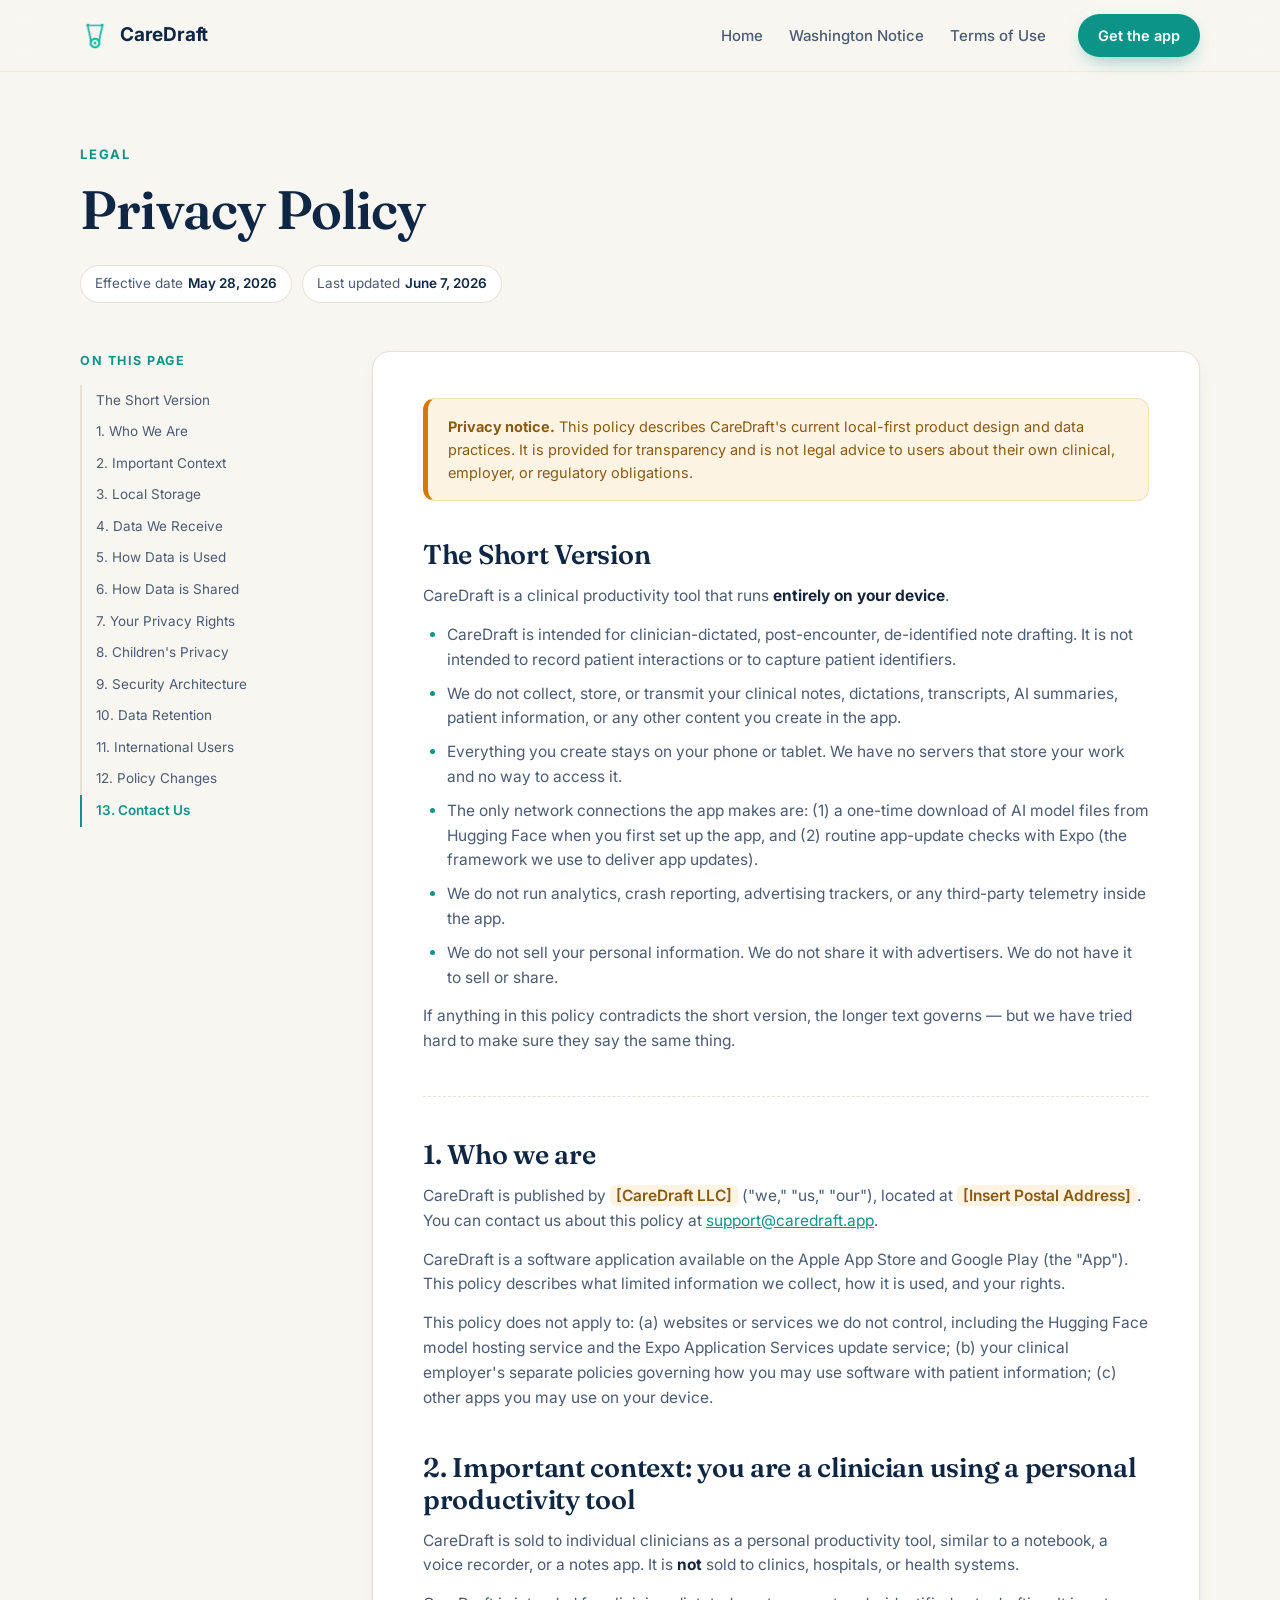
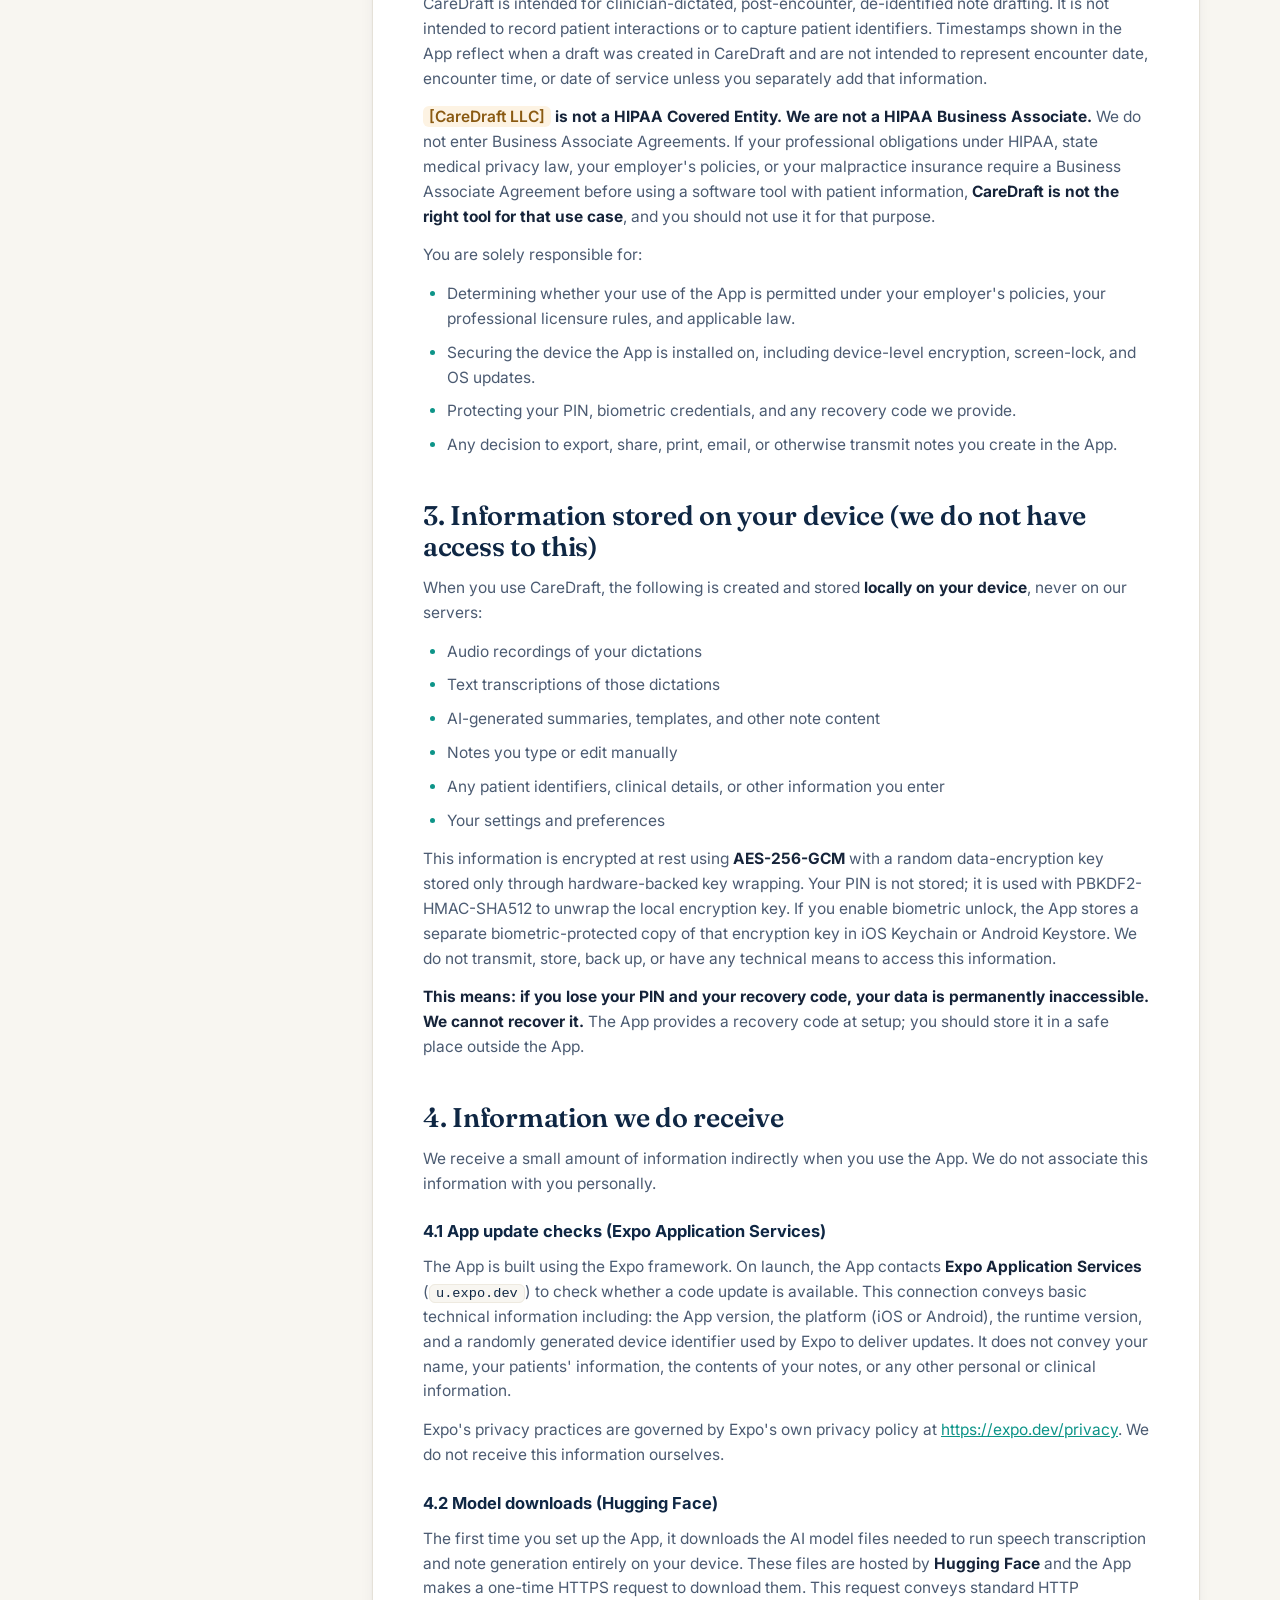
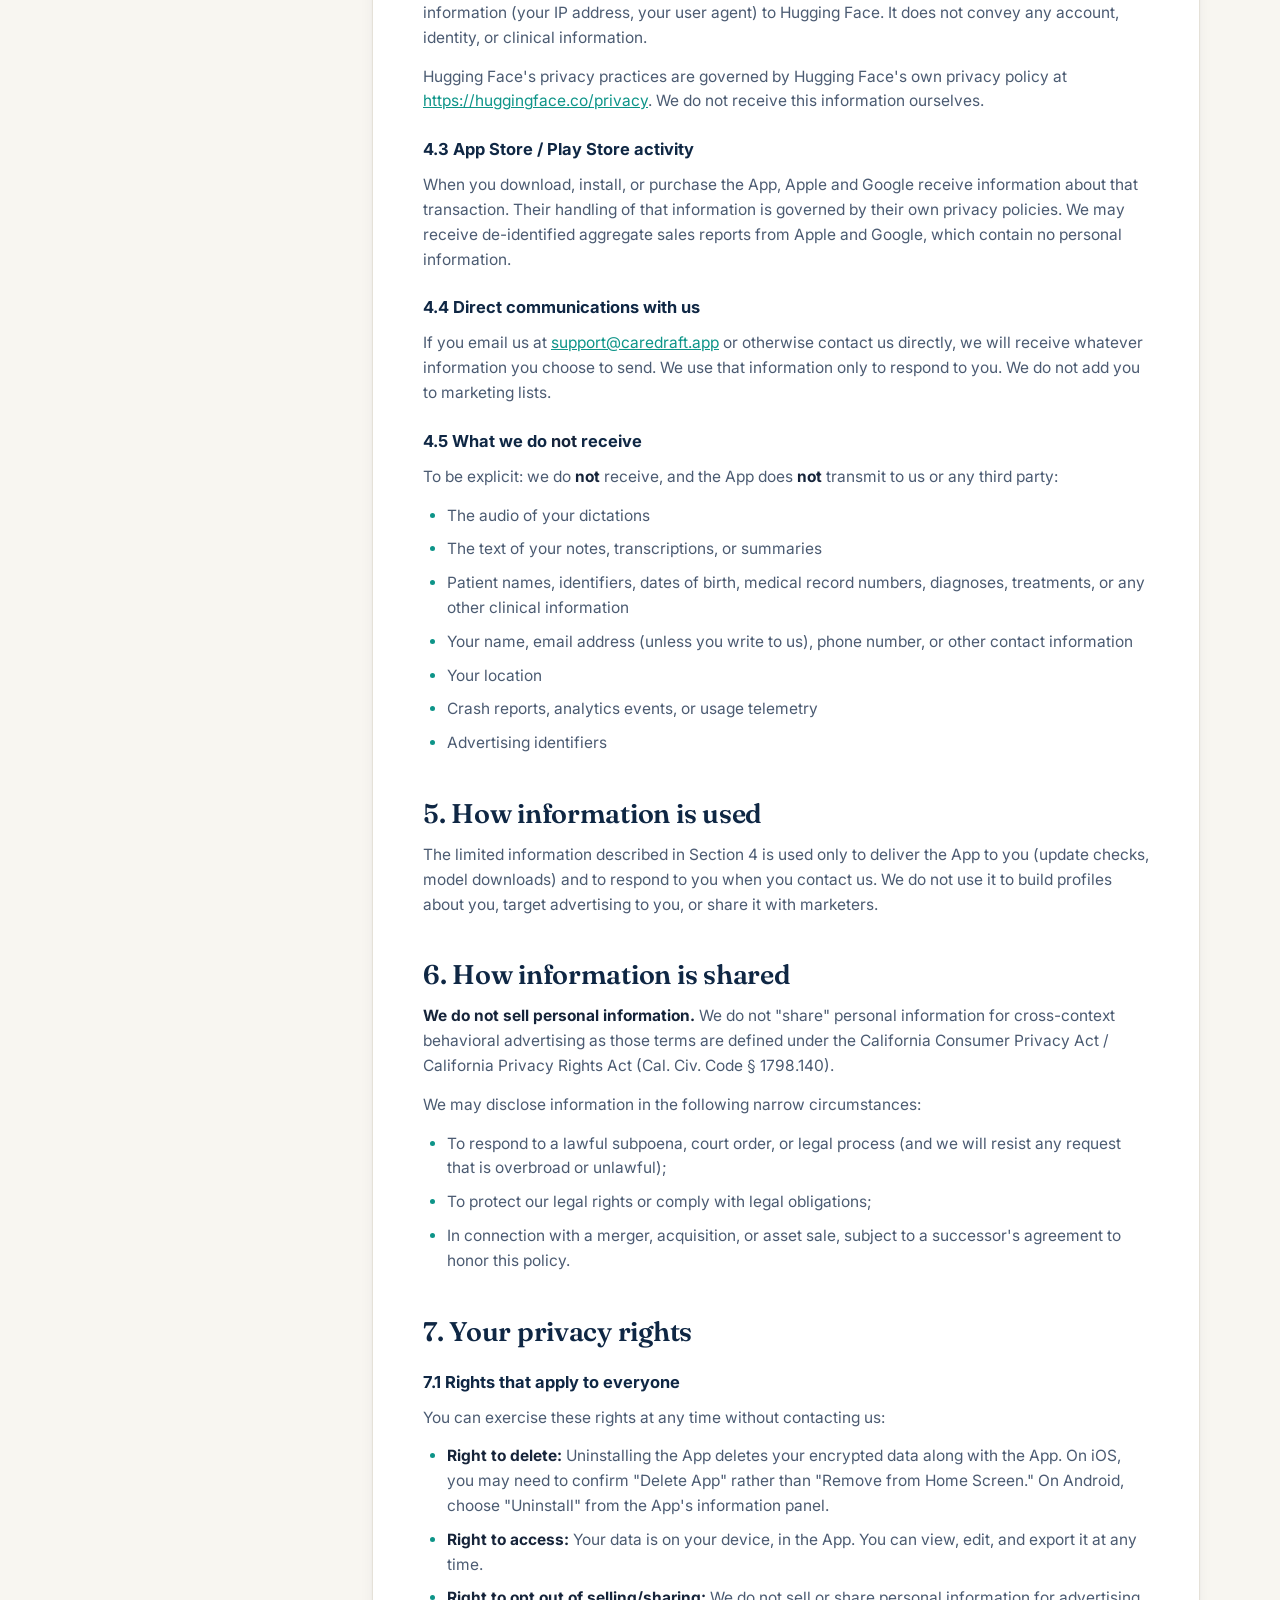
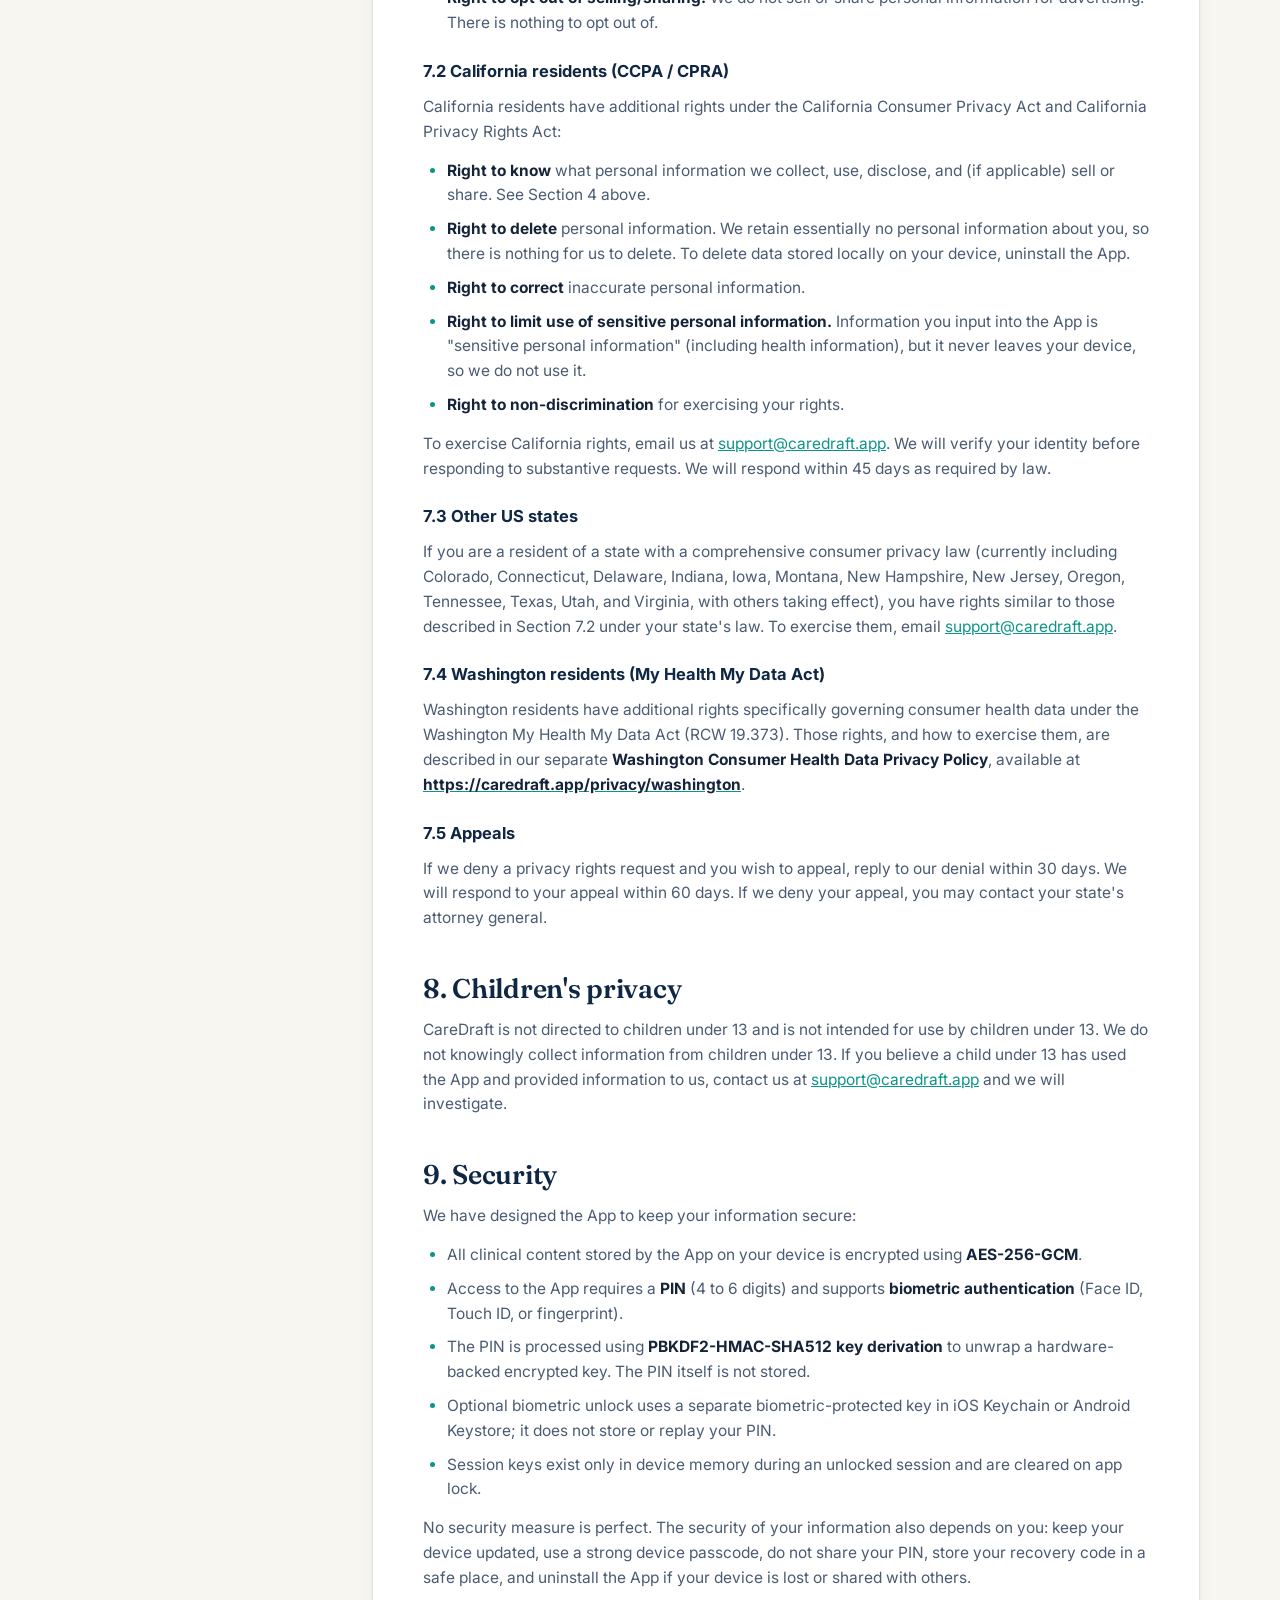
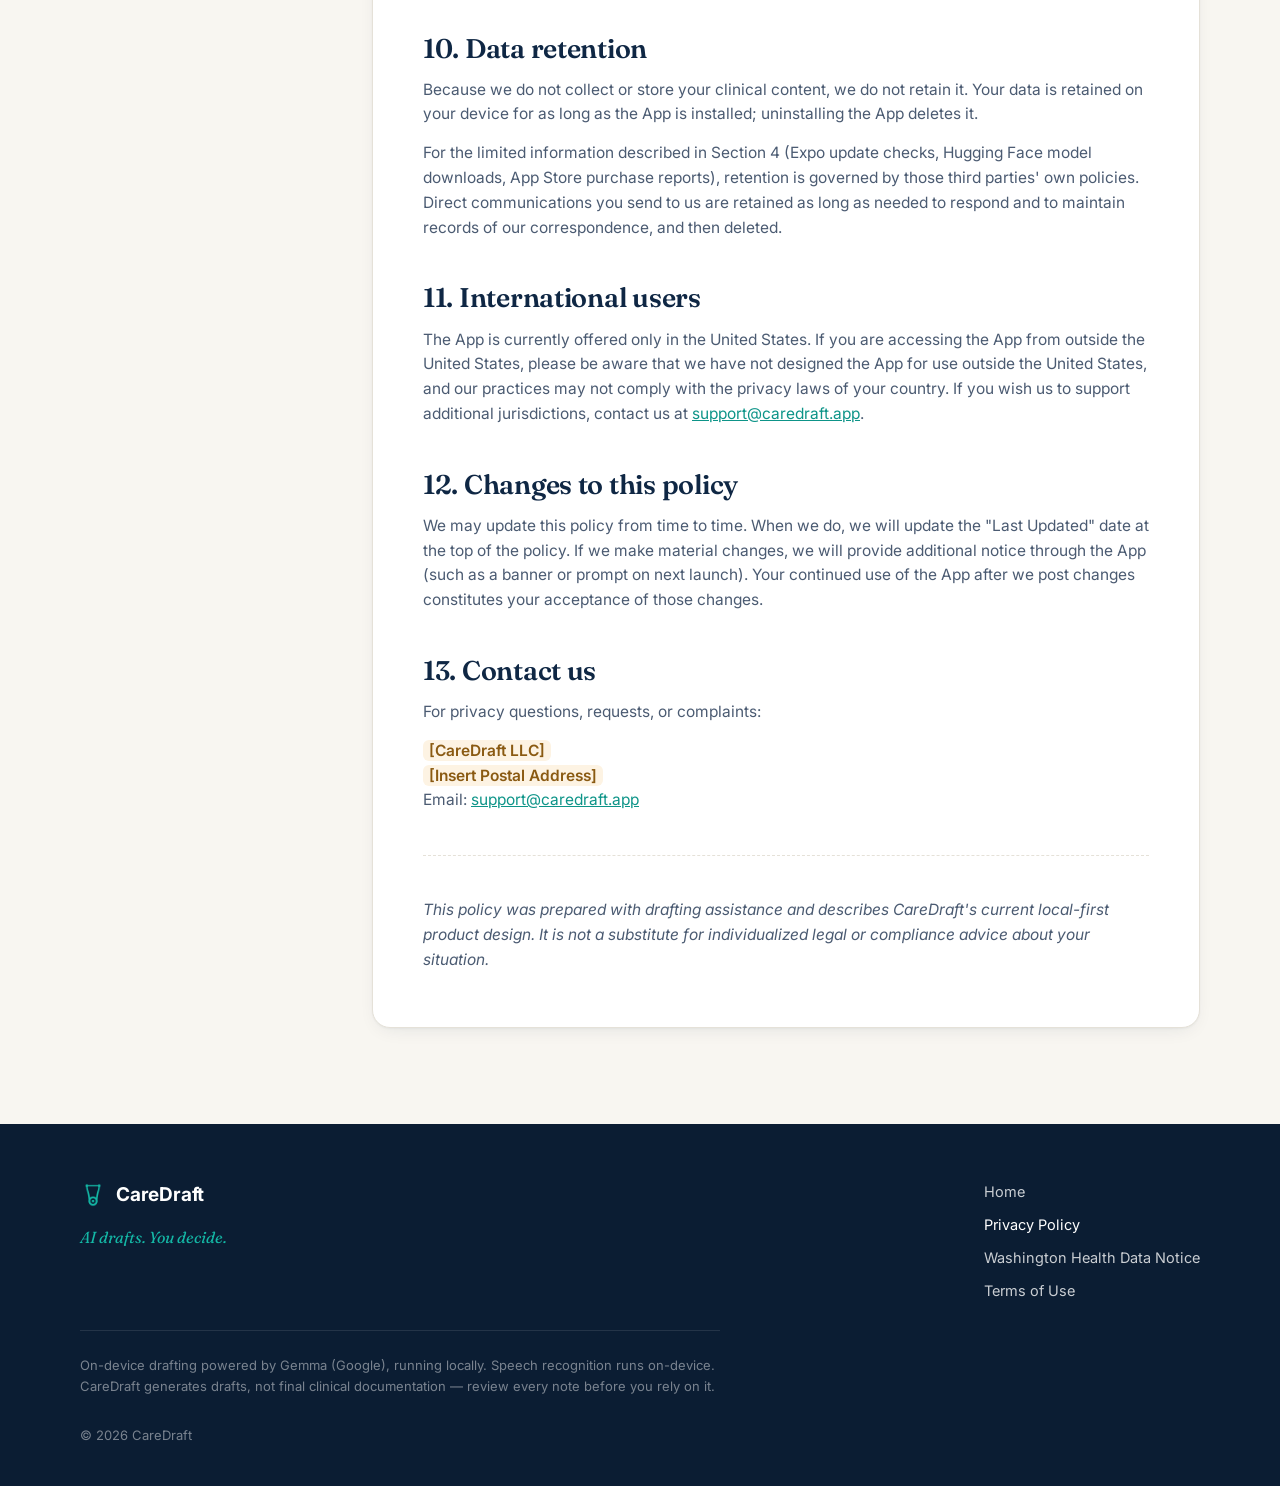
==== privacy/index.html @ 65125665 "Remove attorney review wording from legal pages" ====
<!DOCTYPE html>
<html lang="en">
<head>
  <meta charset="UTF-8">
  <meta name="viewport" content="width=device-width, initial-scale=1.0">
  <title>Privacy Policy — CareDraft</title>
  <meta name="description" content="Privacy policy for CareDraft local-first clinical drafting app. Learn how your clinical notes and dictations remain entirely on your device.">

  <link rel="icon" type="image/png" href="../assets/favicon.png">
  <link rel="canonical" href="https://caredraft.app/privacy/">

  <link rel="preconnect" href="https://fonts.googleapis.com">
  <link rel="preconnect" href="https://fonts.gstatic.com" crossorigin>
  <link href="https://fonts.googleapis.com/css2?family=Fraunces:opsz,wght@9..144,500;9..144,600&family=Inter:wght@400;500;600;700&display=swap" rel="stylesheet">

  <link rel="stylesheet" href="../styles.css?v=20260611a">

  <script>
    // Redirect old GitHub Pages host to the custom domain.
    (function () {
      var oldHost = 'clesterdpt-lgtm.github.io';
      var oldBase = '/carenote-local-site';
      if (window.location.hostname === oldHost && window.location.pathname.indexOf(oldBase) === 0) {
        var nextPath = window.location.pathname.slice(oldBase.length) || '/';
        window.location.replace('https://caredraft.app' + nextPath + window.location.search + window.location.hash);
      }
    })();
  </script>
</head>
<body>

  <!-- ───────────────────────── Nav ───────────────────────── -->
  <header class="topbar">
    <div class="shell topbar-inner">
      <a class="brand" href="../" aria-label="CareDraft home">
        <img src="../assets/caredraft-login-mark.png" alt="" width="30" height="30">
        <span>CareDraft</span>
      </a>
      <nav class="topnav" aria-label="Primary">
        <a href="../">Home</a>
        <a href="washington/">Washington Notice</a>
        <a href="../terms/">Terms of Use</a>
      </nav>
      <a class="btn btn-primary btn-sm" href="../#get">Get the app</a>
    </div>
  </header>

  <main>

    <section class="legal-hero">
      <div class="shell">
        <p class="kicker">Legal</p>
        <h1>Privacy Policy</h1>
        <div class="legal-meta">
          <span>Effective date <strong>May 28, 2026</strong></span>
          <span>Last updated <strong>June 7, 2026</strong></span>
        </div>
      </div>
    </section>

    <section class="legal-section">
      <div class="shell legal-layout">

        <details class="legal-toc" id="toc" open>
          <summary>On this page</summary>
          <ul>
            <li><a class="active" href="#short-version">The Short Version</a></li>
            <li><a href="#sec-1">1. Who We Are</a></li>
            <li><a href="#sec-2">2. Important Context</a></li>
            <li><a href="#sec-3">3. Local Storage</a></li>
            <li><a href="#sec-4">4. Data We Receive</a></li>
            <li><a href="#sec-5">5. How Data is Used</a></li>
            <li><a href="#sec-6">6. How Data is Shared</a></li>
            <li><a href="#sec-7">7. Your Privacy Rights</a></li>
            <li><a href="#sec-8">8. Children's Privacy</a></li>
            <li><a href="#sec-9">9. Security Architecture</a></li>
            <li><a href="#sec-10">10. Data Retention</a></li>
            <li><a href="#sec-11">11. International Users</a></li>
            <li><a href="#sec-12">12. Policy Changes</a></li>
            <li><a href="#sec-13">13. Contact Us</a></li>
          </ul>
        </details>

        <article class="legal-body">
          <div class="legal-callout">
            <p><strong>Privacy notice.</strong> This policy describes CareDraft's current local-first product design and data practices. It is provided for transparency and is not legal advice to users about their own clinical, employer, or regulatory obligations.</p>
          </div>

          <section id="short-version">
            <h2>The Short Version</h2>
            <p>CareDraft is a clinical productivity tool that runs <strong>entirely on your device</strong>.</p>
            <ul>
              <li>CareDraft is intended for clinician-dictated, post-encounter, de-identified note drafting. It is not intended to record patient interactions or to capture patient identifiers.</li>
              <li>We do not collect, store, or transmit your clinical notes, dictations, transcripts, AI summaries, patient information, or any other content you create in the app.</li>
              <li>Everything you create stays on your phone or tablet. We have no servers that store your work and no way to access it.</li>
              <li>The only network connections the app makes are: (1) a one-time download of AI model files from Hugging Face when you first set up the app, and (2) routine app-update checks with Expo (the framework we use to deliver app updates).</li>
              <li>We do not run analytics, crash reporting, advertising trackers, or any third-party telemetry inside the app.</li>
              <li>We do not sell your personal information. We do not share it with advertisers. We do not have it to sell or share.</li>
            </ul>
            <p>If anything in this policy contradicts the short version, the longer text governs — but we have tried hard to make sure they say the same thing.</p>
          </section>

          <hr>

          <section id="sec-1">
            <h2>1. Who we are</h2>
            <p>CareDraft is published by <span class="legal-placeholder">[CareDraft LLC]</span> ("we," "us," "our"), located at <span class="legal-placeholder">[Insert Postal Address]</span>. You can contact us about this policy at <a href="mailto:support@caredraft.app">support@caredraft.app</a>.</p>
            <p>CareDraft is a software application available on the Apple App Store and Google Play (the "App"). This policy describes what limited information we collect, how it is used, and your rights.</p>
            <p>This policy does not apply to: (a) websites or services we do not control, including the Hugging Face model hosting service and the Expo Application Services update service; (b) your clinical employer's separate policies governing how you may use software with patient information; (c) other apps you may use on your device.</p>
          </section>

          <section id="sec-2">
            <h2>2. Important context: you are a clinician using a personal productivity tool</h2>
            <p>CareDraft is sold to individual clinicians as a personal productivity tool, similar to a notebook, a voice recorder, or a notes app. It is <strong>not</strong> sold to clinics, hospitals, or health systems.</p>
            <p>CareDraft is intended for clinician-dictated, post-encounter, de-identified note drafting. It is not intended to record patient interactions or to capture patient identifiers. Timestamps shown in the App reflect when a draft was created in CareDraft and are not intended to represent encounter date, encounter time, or date of service unless you separately add that information.</p>
            <p><strong><span class="legal-placeholder">[CareDraft LLC]</span> is not a HIPAA Covered Entity. We are not a HIPAA Business Associate.</strong> We do not enter Business Associate Agreements. If your professional obligations under HIPAA, state medical privacy law, your employer's policies, or your malpractice insurance require a Business Associate Agreement before using a software tool with patient information, <strong>CareDraft is not the right tool for that use case</strong>, and you should not use it for that purpose.</p>
            <p>You are solely responsible for:</p>
            <ul>
              <li>Determining whether your use of the App is permitted under your employer's policies, your professional licensure rules, and applicable law.</li>
              <li>Securing the device the App is installed on, including device-level encryption, screen-lock, and OS updates.</li>
              <li>Protecting your PIN, biometric credentials, and any recovery code we provide.</li>
              <li>Any decision to export, share, print, email, or otherwise transmit notes you create in the App.</li>
            </ul>
          </section>

          <section id="sec-3">
            <h2>3. Information stored on your device (we do not have access to this)</h2>
            <p>When you use CareDraft, the following is created and stored <strong>locally on your device</strong>, never on our servers:</p>
            <ul>
              <li>Audio recordings of your dictations</li>
              <li>Text transcriptions of those dictations</li>
              <li>AI-generated summaries, templates, and other note content</li>
              <li>Notes you type or edit manually</li>
              <li>Any patient identifiers, clinical details, or other information you enter</li>
              <li>Your settings and preferences</li>
            </ul>
            <p>This information is encrypted at rest using <strong>AES-256-GCM</strong> with a random data-encryption key stored only through hardware-backed key wrapping. Your PIN is not stored; it is used with PBKDF2-HMAC-SHA512 to unwrap the local encryption key. If you enable biometric unlock, the App stores a separate biometric-protected copy of that encryption key in iOS Keychain or Android Keystore. We do not transmit, store, back up, or have any technical means to access this information.</p>
            <p><strong>This means: if you lose your PIN and your recovery code, your data is permanently inaccessible. We cannot recover it.</strong> The App provides a recovery code at setup; you should store it in a safe place outside the App.</p>
          </section>

          <section id="sec-4">
            <h2>4. Information we do receive</h2>
            <p>We receive a small amount of information indirectly when you use the App. We do not associate this information with you personally.</p>

            <h3>4.1 App update checks (Expo Application Services)</h3>
            <p>The App is built using the Expo framework. On launch, the App contacts <strong>Expo Application Services</strong> (<code>u.expo.dev</code>) to check whether a code update is available. This connection conveys basic technical information including: the App version, the platform (iOS or Android), the runtime version, and a randomly generated device identifier used by Expo to deliver updates. It does not convey your name, your patients' information, the contents of your notes, or any other personal or clinical information.</p>
            <p>Expo's privacy practices are governed by Expo's own privacy policy at <a href="https://expo.dev/privacy" target="_blank" rel="noopener">https://expo.dev/privacy</a>. We do not receive this information ourselves.</p>

            <h3>4.2 Model downloads (Hugging Face)</h3>
            <p>The first time you set up the App, it downloads the AI model files needed to run speech transcription and note generation entirely on your device. These files are hosted by <strong>Hugging Face</strong> and the App makes a one-time HTTPS request to download them. This request conveys standard HTTP information (your IP address, your user agent) to Hugging Face. It does not convey any account, identity, or clinical information.</p>
            <p>Hugging Face's privacy practices are governed by Hugging Face's own privacy policy at <a href="https://huggingface.co/privacy" target="_blank" rel="noopener">https://huggingface.co/privacy</a>. We do not receive this information ourselves.</p>

            <h3>4.3 App Store / Play Store activity</h3>
            <p>When you download, install, or purchase the App, Apple and Google receive information about that transaction. Their handling of that information is governed by their own privacy policies. We may receive de-identified aggregate sales reports from Apple and Google, which contain no personal information.</p>

            <h3>4.4 Direct communications with us</h3>
            <p>If you email us at <a href="mailto:support@caredraft.app">support@caredraft.app</a> or otherwise contact us directly, we will receive whatever information you choose to send. We use that information only to respond to you. We do not add you to marketing lists.</p>

            <h3>4.5 What we do <strong>not</strong> receive</h3>
            <p>To be explicit: we do <strong>not</strong> receive, and the App does <strong>not</strong> transmit to us or any third party:</p>
            <ul>
              <li>The audio of your dictations</li>
              <li>The text of your notes, transcriptions, or summaries</li>
              <li>Patient names, identifiers, dates of birth, medical record numbers, diagnoses, treatments, or any other clinical information</li>
              <li>Your name, email address (unless you write to us), phone number, or other contact information</li>
              <li>Your location</li>
              <li>Crash reports, analytics events, or usage telemetry</li>
              <li>Advertising identifiers</li>
            </ul>
          </section>

          <section id="sec-5">
            <h2>5. How information is used</h2>
            <p>The limited information described in Section 4 is used only to deliver the App to you (update checks, model downloads) and to respond to you when you contact us. We do not use it to build profiles about you, target advertising to you, or share it with marketers.</p>
          </section>

          <section id="sec-6">
            <h2>6. How information is shared</h2>
            <p><strong>We do not sell personal information.</strong> We do not "share" personal information for cross-context behavioral advertising as those terms are defined under the California Consumer Privacy Act / California Privacy Rights Act (Cal. Civ. Code § 1798.140).</p>
            <p>We may disclose information in the following narrow circumstances:</p>
            <ul>
              <li>To respond to a lawful subpoena, court order, or legal process (and we will resist any request that is overbroad or unlawful);</li>
              <li>To protect our legal rights or comply with legal obligations;</li>
              <li>In connection with a merger, acquisition, or asset sale, subject to a successor's agreement to honor this policy.</li>
            </ul>
          </section>

          <section id="sec-7">
            <h2>7. Your privacy rights</h2>

            <h3>7.1 Rights that apply to everyone</h3>
            <p>You can exercise these rights at any time without contacting us:</p>
            <ul>
              <li><strong>Right to delete:</strong> Uninstalling the App deletes your encrypted data along with the App. On iOS, you may need to confirm "Delete App" rather than "Remove from Home Screen." On Android, choose "Uninstall" from the App's information panel.</li>
              <li><strong>Right to access:</strong> Your data is on your device, in the App. You can view, edit, and export it at any time.</li>
              <li><strong>Right to opt out of selling/sharing:</strong> We do not sell or share personal information for advertising. There is nothing to opt out of.</li>
            </ul>

            <h3>7.2 California residents (CCPA / CPRA)</h3>
            <p>California residents have additional rights under the California Consumer Privacy Act and California Privacy Rights Act:</p>
            <ul>
              <li><strong>Right to know</strong> what personal information we collect, use, disclose, and (if applicable) sell or share. See Section 4 above.</li>
              <li><strong>Right to delete</strong> personal information. We retain essentially no personal information about you, so there is nothing for us to delete. To delete data stored locally on your device, uninstall the App.</li>
              <li><strong>Right to correct</strong> inaccurate personal information.</li>
              <li><strong>Right to limit use of sensitive personal information.</strong> Information you input into the App is "sensitive personal information" (including health information), but it never leaves your device, so we do not use it.</li>
              <li><strong>Right to non-discrimination</strong> for exercising your rights.</li>
            </ul>
            <p>To exercise California rights, email us at <a href="mailto:support@caredraft.app">support@caredraft.app</a>. We will verify your identity before responding to substantive requests. We will respond within 45 days as required by law.</p>

            <h3>7.3 Other US states</h3>
            <p>If you are a resident of a state with a comprehensive consumer privacy law (currently including Colorado, Connecticut, Delaware, Indiana, Iowa, Montana, New Hampshire, New Jersey, Oregon, Tennessee, Texas, Utah, and Virginia, with others taking effect), you have rights similar to those described in Section 7.2 under your state's law. To exercise them, email <a href="mailto:support@caredraft.app">support@caredraft.app</a>.</p>

            <h3>7.4 Washington residents (My Health My Data Act)</h3>
            <p>Washington residents have additional rights specifically governing consumer health data under the Washington My Health My Data Act (RCW 19.373). Those rights, and how to exercise them, are described in our separate <strong>Washington Consumer Health Data Privacy Policy</strong>, available at <a href="washington/"><strong>https://caredraft.app/privacy/washington</strong></a>.</p>

            <h3>7.5 Appeals</h3>
            <p>If we deny a privacy rights request and you wish to appeal, reply to our denial within 30 days. We will respond to your appeal within 60 days. If we deny your appeal, you may contact your state's attorney general.</p>
          </section>

          <section id="sec-8">
            <h2>8. Children's privacy</h2>
            <p>CareDraft is not directed to children under 13 and is not intended for use by children under 13. We do not knowingly collect information from children under 13. If you believe a child under 13 has used the App and provided information to us, contact us at <a href="mailto:support@caredraft.app">support@caredraft.app</a> and we will investigate.</p>
          </section>

          <section id="sec-9">
            <h2>9. Security</h2>
            <p>We have designed the App to keep your information secure:</p>
            <ul>
              <li>All clinical content stored by the App on your device is encrypted using <strong>AES-256-GCM</strong>.</li>
              <li>Access to the App requires a <strong>PIN</strong> (4 to 6 digits) and supports <strong>biometric authentication</strong> (Face ID, Touch ID, or fingerprint).</li>
              <li>The PIN is processed using <strong>PBKDF2-HMAC-SHA512 key derivation</strong> to unwrap a hardware-backed encrypted key. The PIN itself is not stored.</li>
              <li>Optional biometric unlock uses a separate biometric-protected key in iOS Keychain or Android Keystore; it does not store or replay your PIN.</li>
              <li>Session keys exist only in device memory during an unlocked session and are cleared on app lock.</li>
            </ul>
            <p>No security measure is perfect. The security of your information also depends on you: keep your device updated, use a strong device passcode, do not share your PIN, store your recovery code in a safe place, and uninstall the App if your device is lost or shared with others.</p>
          </section>

          <section id="sec-10">
            <h2>10. Data retention</h2>
            <p>Because we do not collect or store your clinical content, we do not retain it. Your data is retained on your device for as long as the App is installed; uninstalling the App deletes it.</p>
            <p>For the limited information described in Section 4 (Expo update checks, Hugging Face model downloads, App Store purchase reports), retention is governed by those third parties' own policies. Direct communications you send to us are retained as long as needed to respond and to maintain records of our correspondence, and then deleted.</p>
          </section>

          <section id="sec-11">
            <h2>11. International users</h2>
            <p>The App is currently offered only in the United States. If you are accessing the App from outside the United States, please be aware that we have not designed the App for use outside the United States, and our practices may not comply with the privacy laws of your country. If you wish us to support additional jurisdictions, contact us at <a href="mailto:support@caredraft.app">support@caredraft.app</a>.</p>
          </section>

          <section id="sec-12">
            <h2>12. Changes to this policy</h2>
            <p>We may update this policy from time to time. When we do, we will update the "Last Updated" date at the top of the policy. If we make material changes, we will provide additional notice through the App (such as a banner or prompt on next launch). Your continued use of the App after we post changes constitutes your acceptance of those changes.</p>
          </section>

          <section id="sec-13">
            <h2>13. Contact us</h2>
            <p>For privacy questions, requests, or complaints:</p>
            <p>
              <strong><span class="legal-placeholder">[CareDraft LLC]</span></strong><br>
              <span class="legal-placeholder">[Insert Postal Address]</span><br>
              Email: <a href="mailto:support@caredraft.app">support@caredraft.app</a>
            </p>

            <hr>
            <p class="legal-fine">This policy was prepared with drafting assistance and describes CareDraft's current local-first product design. It is not a substitute for individualized legal or compliance advice about your situation.</p>
          </section>

        </article>
      </div>
    </section>

  </main>

  <!-- ───────────────────────── Footer ───────────────────────── -->
  <footer class="footer">
    <div class="shell footer-grid">
      <div class="footer-brand">
        <a class="brand" href="../">
          <img src="../assets/caredraft-login-mark.png" alt="" width="26" height="26">
          <span>CareDraft</span>
        </a>
        <p>AI drafts. You decide.</p>
      </div>
      <nav class="footer-links" aria-label="Legal">
        <a href="../">Home</a>
        <a href="./" aria-current="page">Privacy Policy</a>
        <a href="washington/">Washington Health Data Notice</a>
        <a href="../terms/">Terms of Use</a>
      </nav>
      <p class="footer-fine">
        On-device drafting powered by Gemma (Google), running locally. Speech
        recognition runs on-device. CareDraft generates drafts, not final clinical
        documentation — review every note before you rely on it.
      </p>
      <p class="footer-copy">© <span id="year">2026</span> CareDraft</p>
    </div>
  </footer>

  <script>
    (function () {
      var toc = document.getElementById('toc');
      var links = toc ? Array.prototype.slice.call(toc.querySelectorAll('a')) : [];
      var mobile = window.matchMedia('(max-width: 980px)');

      // Sidebar on desktop, collapsible "On this page" on mobile.
      function syncToc() {
        if (!toc) return;
        if (mobile.matches) { toc.removeAttribute('open'); }
        else { toc.setAttribute('open', ''); }
      }
      syncToc();
      if (mobile.addEventListener) { mobile.addEventListener('change', syncToc); }
      else { mobile.addListener(syncToc); }

      links.forEach(function (a) {
        a.addEventListener('click', function () {
          if (mobile.matches) { toc.removeAttribute('open'); }
        });
      });

      // Highlight the section currently in view.
      if ('IntersectionObserver' in window) {
        var sections = document.querySelectorAll('.legal-body section[id]');
        var io = new IntersectionObserver(function (entries) {
          entries.forEach(function (e) {
            if (!e.isIntersecting) return;
            var id = e.target.id;
            links.forEach(function (a) {
              a.classList.toggle('active', a.getAttribute('href') === '#' + id);
            });
          });
        }, { rootMargin: '-20% 0px -60% 0px', threshold: 0 });
        sections.forEach(function (s) { io.observe(s); });
      }

      document.getElementById('year').textContent = new Date().getFullYear();
    })();
  </script>
</body>
</html>
---- styles.css ----
/* ════════════════════════════════════════════════════════════════
   CareDraft — caredraft.app
   Paper-chart aesthetic: cream paper, navy ink, teal accent.
   Display serif (Fraunces) + UI sans (Inter). No frameworks.
   ════════════════════════════════════════════════════════════════ */

:root {
  /* Brand (mirrors the app's constants/colors.js) */
  --navy: #0f2744;
  --navy-mid: #1a2e4a;
  --navy-deep: #0b1d33;
  --teal: #0d9488;
  --teal-light: #14b8a6;
  --teal-soft: #d9f2ee;
  --cream: #f8f6f1;
  --white: #ffffff;

  --ink: #16243a;
  --ink-soft: #4b5b72;
  --line: #e5e1d8;
  --line-soft: #eeeae0;

  --amber: #d97706;
  --red: #b91c1c;

  --font-display: 'Fraunces', Georgia, 'Times New Roman', serif;
  --font-sans: 'Inter', system-ui, -apple-system, 'Segoe UI', Roboto, sans-serif;

  --radius: 18px;
  --radius-sm: 12px;
  --shadow: 0 1px 2px rgba(15, 39, 68, 0.05), 0 12px 32px -12px rgba(15, 39, 68, 0.18);
  --shadow-soft: 0 1px 2px rgba(15, 39, 68, 0.04), 0 6px 20px -8px rgba(15, 39, 68, 0.12);
}

/* ── Reset ─────────────────────────────────────────────────────── */

*, *::before, *::after { box-sizing: border-box; }

html { scroll-behavior: smooth; }

body {
  margin: 0;
  font-family: var(--font-sans);
  font-size: 16.5px;
  line-height: 1.6;
  color: var(--ink);
  background: var(--cream);
  -webkit-font-smoothing: antialiased;
  text-rendering: optimizeLegibility;
}

img { display: block; max-width: 100%; }

a { color: var(--teal); }

h1, h2, h3 { margin: 0; line-height: 1.15; }

p { margin: 0; }

/* ── Layout primitives ─────────────────────────────────────────── */

.shell {
  width: min(1120px, calc(100% - 48px));
  margin-inline: auto;
}

.shell-narrow { width: min(780px, calc(100% - 48px)); }

section { padding: 96px 0; }

.kicker {
  font-size: 13px;
  font-weight: 700;
  letter-spacing: 0.14em;
  text-transform: uppercase;
  color: var(--teal);
  margin-bottom: 14px;
}

.kicker-light { color: var(--teal-light); }

h2 {
  font-family: var(--font-display);
  font-weight: 600;
  font-size: clamp(30px, 4.2vw, 44px);
  letter-spacing: -0.01em;
  color: var(--navy);
  max-width: 21ch;
}

.section-lede {
  margin-top: 18px;
  max-width: 62ch;
  font-size: 18px;
  color: var(--ink-soft);
}

.section-lede-light { color: rgba(255, 255, 255, 0.78); }

/* ── Buttons ───────────────────────────────────────────────────── */

.btn {
  display: inline-flex;
  align-items: center;
  justify-content: center;
  gap: 8px;
  padding: 14px 26px;
  border-radius: 999px;
  font-weight: 600;
  font-size: 16px;
  text-decoration: none;
  transition: transform 0.15s ease, box-shadow 0.15s ease, background 0.15s ease;
}

.btn-sm { padding: 10px 20px; font-size: 14.5px; }

.btn-primary {
  background: var(--teal);
  color: #fff;
  box-shadow: 0 8px 20px -8px rgba(13, 148, 136, 0.6);
}

.btn-primary:hover { background: var(--teal-light); transform: translateY(-1px); }

.btn-ghost {
  color: var(--navy);
  background: transparent;
  box-shadow: inset 0 0 0 1.5px var(--line);
}

.btn-ghost:hover { box-shadow: inset 0 0 0 1.5px var(--navy); }

.btn-light {
  background: #fff;
  color: var(--navy);
}

.btn-static { cursor: default; }

/* ── Topbar ────────────────────────────────────────────────────── */

.topbar {
  position: sticky;
  top: 0;
  z-index: 50;
  background: rgba(248, 246, 241, 0.88);
  backdrop-filter: blur(12px);
  -webkit-backdrop-filter: blur(12px);
  border-bottom: 1px solid var(--line-soft);
}

.topbar-inner {
  display: flex;
  align-items: center;
  gap: 32px;
  padding: 14px 0;
}

.brand {
  display: inline-flex;
  align-items: center;
  gap: 10px;
  text-decoration: none;
  color: var(--navy);
  font-weight: 700;
  font-size: 19px;
  letter-spacing: -0.01em;
}

.topnav {
  display: flex;
  gap: 26px;
  margin-left: auto;
}

.topnav a {
  text-decoration: none;
  color: var(--ink-soft);
  font-weight: 500;
  font-size: 15px;
  transition: color 0.15s ease;
}

.topnav a:hover { color: var(--navy); }

/* ── Hero ──────────────────────────────────────────────────────── */

.hero {
  padding: 84px 0 100px;
  overflow: hidden;
}

.hero-grid {
  display: grid;
  grid-template-columns: minmax(0, 1.08fr) minmax(0, 0.92fr);
  gap: 56px;
  align-items: center;
}

.eyebrow {
  font-size: 13.5px;
  font-weight: 700;
  letter-spacing: 0.14em;
  text-transform: uppercase;
  color: var(--teal);
  margin-bottom: 18px;
}

.hero h1 {
  font-family: var(--font-display);
  font-weight: 600;
  font-size: clamp(40px, 5.6vw, 62px);
  letter-spacing: -0.015em;
  color: var(--navy);
}

.hero h1 em {
  font-style: italic;
  color: var(--teal);
}

.lede {
  margin-top: 22px;
  font-size: 19px;
  color: var(--ink-soft);
  max-width: 54ch;
}

.hero-ctas {
  display: flex;
  flex-wrap: wrap;
  gap: 14px;
  margin-top: 32px;
}

.hero-chips {
  list-style: none;
  display: flex;
  flex-wrap: wrap;
  gap: 10px;
  padding: 0;
  margin: 34px 0 0;
}

.hero-chips li {
  display: inline-flex;
  align-items: center;
  gap: 8px;
  padding: 8px 14px;
  border-radius: 999px;
  background: #fff;
  border: 1px solid var(--line);
  font-size: 14px;
  font-weight: 500;
  color: var(--ink);
}

.hero-chips svg {
  width: 15px;
  height: 15px;
  fill: var(--teal);
  flex-shrink: 0;
}

/* ── Phone mockup ──────────────────────────────────────────────── */

.hero-visual {
  position: relative;
  display: flex;
  justify-content: center;
  padding: 24px 0;
}

.phone {
  width: 304px;
  border-radius: 44px;
  background: var(--navy);
  padding: 12px;
  box-shadow:
    0 2px 4px rgba(15, 39, 68, 0.2),
    0 40px 80px -24px rgba(15, 39, 68, 0.45);
  transform: rotate(-1.5deg);
}

.phone-screen {
  background: var(--cream);
  border-radius: 34px;
  overflow: hidden;
  display: flex;
  flex-direction: column;
  height: 600px;
}

.statusbar {
  display: flex;
  justify-content: space-between;
  align-items: center;
  padding: 12px 20px 6px;
  font-size: 12.5px;
  font-weight: 600;
  color: var(--navy);
}

.statusbar-right { display: inline-flex; gap: 6px; }

.statusbar-right svg { width: 15px; height: 15px; fill: var(--navy); }

.appbar {
  display: flex;
  align-items: center;
  gap: 8px;
  padding: 10px 18px;
  font-weight: 700;
  font-size: 15px;
  color: var(--navy);
  border-bottom: 1px solid var(--line-soft);
}

.appbar-lock {
  width: 14px;
  height: 14px;
  fill: var(--teal);
  margin-left: auto;
}

.note-mock {
  flex: 1;
  padding: 16px 18px;
  overflow: hidden;
}

.note-head {
  display: flex;
  align-items: center;
  justify-content: space-between;
  margin-bottom: 10px;
}

.note-chip {
  background: var(--teal-soft);
  color: #0a6b62;
  font-size: 11.5px;
  font-weight: 700;
  padding: 4px 10px;
  border-radius: 999px;
}

.note-date { font-size: 11.5px; color: var(--ink-soft); }

.ai-banner {
  background: #fdf3e3;
  border: 1px solid #f3dfb8;
  color: #8a5a12;
  font-size: 11px;
  font-weight: 600;
  border-radius: 8px;
  padding: 6px 10px;
  margin-bottom: 14px;
}

.mock-label {
  font-size: 11px;
  font-weight: 700;
  letter-spacing: 0.1em;
  text-transform: uppercase;
  color: var(--teal);
  margin: 14px 0 8px;
}

.skel {
  height: 9px;
  border-radius: 5px;
  background: #e7e3d9;
  margin-bottom: 8px;
}

.typed-line {
  font-size: 12.5px;
  line-height: 1.5;
  color: var(--ink);
  min-height: 38px;
  margin-bottom: 6px;
}

.caret {
  display: inline-block;
  width: 2px;
  height: 13px;
  margin-left: 2px;
  background: var(--teal);
  vertical-align: -2px;
  animation: blink 1s steps(1) infinite;
}

@keyframes blink { 50% { opacity: 0; } }

.phone-dock {
  display: flex;
  flex-direction: column;
  align-items: center;
  gap: 6px;
  padding: 12px 0 18px;
  border-top: 1px solid var(--line-soft);
  background: #fff;
}

.mic-button {
  position: relative;
  width: 52px;
  height: 52px;
  border-radius: 50%;
  background: var(--teal);
  display: grid;
  place-items: center;
  box-shadow: 0 6px 16px -6px rgba(13, 148, 136, 0.7);
}

.mic-button svg { width: 24px; height: 24px; fill: #fff; }

.mic-button::before,
.mic-button::after {
  content: '';
  position: absolute;
  inset: 0;
  border-radius: 50%;
  border: 2px solid rgba(13, 148, 136, 0.5);
  animation: pulse 2.4s ease-out infinite;
}

.mic-button::after { animation-delay: 1.2s; }

@keyframes pulse {
  0% { transform: scale(1); opacity: 1; }
  100% { transform: scale(1.85); opacity: 0; }
}

.dock-note {
  font-size: 10.5px;
  font-weight: 600;
  color: var(--ink-soft);
  letter-spacing: 0.04em;
}

.float-pill {
  position: absolute;
  z-index: 2;
  display: inline-flex;
  align-items: center;
  gap: 7px;
  background: var(--navy);
  color: #fff;
  font-size: 13px;
  font-weight: 600;
  padding: 9px 15px;
  border-radius: 999px;
  box-shadow: var(--shadow);
}

.float-pill svg { width: 14px; height: 14px; fill: var(--teal-light); }

.float-pill-top { top: 36px; right: 2%; transform: rotate(2deg); }

.float-pill-bottom { bottom: 48px; left: 0; transform: rotate(-2deg); }

/* ── Pillars ───────────────────────────────────────────────────── */

.pillars {
  padding: 0 0 96px;
}

.pillar-grid {
  display: grid;
  grid-template-columns: repeat(3, 1fr);
  gap: 22px;
}

.pillar {
  background: #fff;
  border: 1px solid var(--line);
  border-radius: var(--radius);
  padding: 30px 28px;
  box-shadow: var(--shadow-soft);
}

.pillar h3,
.step h3,
.tool h3,
.limit h3 {
  font-family: var(--font-display);
  font-weight: 600;
  font-size: 21px;
  color: var(--navy);
  margin-bottom: 10px;
}

.pillar p, .step p, .tool p, .limit p {
  color: var(--ink-soft);
  font-size: 15.5px;
}

/* ── Data path ─────────────────────────────────────────────────── */

.datapath {
  background: #fff;
  border-block: 1px solid var(--line-soft);
}

.path-grid {
  display: grid;
  grid-template-columns: 1fr 1fr;
  gap: 22px;
  margin-top: 44px;
}

.path-card {
  border-radius: var(--radius);
  padding: 30px 28px;
}

.path-cloud {
  background: var(--cream);
  border: 1px solid var(--line);
}

.path-local {
  background: var(--navy);
  color: #fff;
  box-shadow: 0 24px 48px -20px rgba(15, 39, 68, 0.5);
}

.path-card h3 {
  font-family: var(--font-display);
  font-size: 20px;
  font-weight: 600;
  margin-bottom: 20px;
}

.path-cloud h3 { color: var(--ink-soft); }

.path-local h3 { color: var(--teal-light); }

.path-steps {
  list-style: none;
  margin: 0;
  padding: 0;
  display: flex;
  flex-direction: column;
}

.path-steps li {
  position: relative;
  padding: 0 0 18px 28px;
  font-size: 15.5px;
}

.path-cloud .path-steps li { color: var(--ink-soft); }

.path-local .path-steps li { color: rgba(255, 255, 255, 0.88); }

/* connector line */
.path-steps li::before {
  content: '';
  position: absolute;
  left: 7px;
  top: 16px;
  bottom: -2px;
  width: 2px;
}

.path-cloud .path-steps li::before { background: #ddd6c8; }

.path-local .path-steps li::before { background: rgba(20, 184, 166, 0.4); }

.path-steps li:last-child::before { display: none; }

.path-dot {
  position: absolute;
  left: 0;
  top: 5px;
  width: 16px;
  height: 16px;
  border-radius: 50%;
  border: 2px solid;
}

.path-cloud .path-dot { border-color: #c9c0ae; background: #fff; }

.path-local .path-dot { border-color: var(--teal-light); background: var(--navy); }

.path-foot {
  margin-top: 12px;
  padding-top: 16px;
  font-size: 14px;
  border-top: 1px dashed var(--line);
  color: var(--ink-soft);
}

.path-local .path-foot {
  border-top-color: rgba(255, 255, 255, 0.18);
}

.path-foot-strong {
  color: var(--teal-light);
  font-weight: 600;
}

/* ── How it works ──────────────────────────────────────────────── */

.steps-grid {
  display: grid;
  grid-template-columns: repeat(4, 1fr);
  gap: 22px;
  margin-top: 48px;
}

.step {
  background: #fff;
  border: 1px solid var(--line);
  border-radius: var(--radius);
  padding: 26px 24px;
  box-shadow: var(--shadow-soft);
}

.step-num {
  display: inline-grid;
  place-items: center;
  width: 38px;
  height: 38px;
  border-radius: 12px;
  background: var(--teal-soft);
  color: #0a6b62;
  font-family: var(--font-display);
  font-size: 19px;
  font-weight: 600;
  margin-bottom: 16px;
}

/* ── Toolkit ───────────────────────────────────────────────────── */

.toolkit {
  background: #fff;
  border-block: 1px solid var(--line-soft);
}

.feature-row {
  display: grid;
  grid-template-columns: minmax(0, 1.05fr) minmax(0, 0.95fr);
  gap: 56px;
  align-items: center;
  margin-top: 72px;
}

.feature-row:first-of-type { margin-top: 56px; }

/* Alternate sides */
.feature-row:nth-of-type(even) .feature-copy { order: 2; }
.feature-row:nth-of-type(even) .feature-shot { order: 1; }

.feature-tag {
  display: inline-block;
  font-size: 12.5px;
  font-weight: 700;
  letter-spacing: 0.1em;
  text-transform: uppercase;
  color: var(--tool-accent, var(--teal));
  background: color-mix(in srgb, var(--tool-accent, var(--teal)) 11%, #fff);
  border: 1px solid color-mix(in srgb, var(--tool-accent, var(--teal)) 28%, #fff);
  border-radius: 999px;
  padding: 5px 13px;
  margin-bottom: 16px;
}

.feature-copy h3 {
  font-family: var(--font-display);
  font-weight: 600;
  font-size: clamp(23px, 2.6vw, 29px);
  color: var(--navy);
  margin-bottom: 14px;
}

.feature-copy > p { color: var(--ink-soft); font-size: 16.5px; }

.feature-points {
  list-style: none;
  padding: 0;
  margin: 20px 0 0;
  display: flex;
  flex-direction: column;
  gap: 11px;
}

.feature-points li {
  position: relative;
  padding-left: 28px;
  font-size: 15.5px;
  color: var(--ink);
}

.feature-points li::before {
  content: '';
  position: absolute;
  left: 0;
  top: 4px;
  width: 17px;
  height: 17px;
  border-radius: 50%;
  background: color-mix(in srgb, var(--tool-accent, var(--teal)) 14%, #fff);
}

.feature-points li::after {
  content: '';
  position: absolute;
  left: 5px;
  top: 8px;
  width: 7px;
  height: 4.5px;
  border-left: 2px solid var(--tool-accent, var(--teal));
  border-bottom: 2px solid var(--tool-accent, var(--teal));
  transform: rotate(-45deg);
}

.feature-fine {
  margin-top: 18px;
  font-size: 13.5px;
  color: var(--ink-soft);
  border-left: 3px solid var(--line);
  padding-left: 14px;
}

/* ── Mini app mockups ──────────────────────────────────────────── */

.feature-shot {
  display: flex;
  justify-content: center;
}

.mini-app {
  width: min(340px, 100%);
  background: var(--cream);
  border: 1px solid var(--line);
  border-radius: 22px;
  padding: 18px;
  box-shadow:
    0 1px 2px rgba(15, 39, 68, 0.06),
    0 24px 48px -20px color-mix(in srgb, var(--tool-accent, var(--teal)) 38%, rgba(15, 39, 68, 0.35));
}

.mini-head {
  display: flex;
  align-items: center;
  justify-content: space-between;
  gap: 10px;
  margin-bottom: 14px;
}

.mini-title {
  font-weight: 700;
  font-size: 15px;
  color: var(--navy);
}

.mini-chip {
  font-size: 11.5px;
  font-weight: 700;
  padding: 4px 10px;
  border-radius: 999px;
  color: var(--tool-accent, var(--teal));
  background: color-mix(in srgb, var(--tool-accent, var(--teal)) 12%, #fff);
}

.mini-actions {
  display: flex;
  gap: 10px;
  margin-top: 14px;
}

.mini-btn {
  flex: 1;
  text-align: center;
  font-size: 12.5px;
  font-weight: 700;
  padding: 9px 10px;
  border-radius: 999px;
  background: var(--tool-accent, var(--teal));
  color: #fff;
}

.mini-btn-ghost {
  background: #fff;
  color: var(--navy);
  box-shadow: inset 0 0 0 1.5px var(--line);
}

/* HEP rows */
.hep-row {
  display: flex;
  align-items: center;
  gap: 14px;
  background: #fff;
  border: 1px solid var(--line-soft);
  border-radius: 14px;
  padding: 10px 12px;
  margin-bottom: 10px;
}

.hep-row img {
  width: 56px;
  height: 56px;
  object-fit: contain;
  border-radius: 10px;
  background: #fff;
}

.hep-name { font-weight: 600; font-size: 14px; color: var(--navy); }

.hep-dose { font-size: 12.5px; color: var(--ink-soft); margin-top: 2px; }

/* Medication rows */
.scan-banner {
  display: flex;
  align-items: center;
  gap: 9px;
  font-size: 12px;
  font-weight: 600;
  color: #5b3aa8;
  background: #f1ebfd;
  border: 1px solid #ded2f7;
  border-radius: 10px;
  padding: 9px 12px;
  margin-bottom: 12px;
}

.scan-banner svg { width: 16px; height: 16px; fill: #7c3aed; flex-shrink: 0; }

.med-row {
  display: flex;
  align-items: center;
  justify-content: space-between;
  gap: 10px;
  background: #fff;
  border: 1px solid var(--line-soft);
  border-radius: 14px;
  padding: 11px 13px;
  margin-bottom: 10px;
}

.med-name { font-weight: 600; font-size: 14px; color: var(--navy); }

.med-dose { font-size: 12.5px; color: var(--ink-soft); margin-top: 2px; }

.med-chip {
  font-size: 10.5px;
  font-weight: 700;
  text-transform: uppercase;
  letter-spacing: 0.06em;
  padding: 4px 9px;
  border-radius: 999px;
  background: #eef6f0;
  color: #15803d;
}

.med-chip-new { background: #f1ebfd; color: #7c3aed; }

/* Education mockup */
.edu-chips {
  display: flex;
  flex-wrap: wrap;
  gap: 7px;
  margin-bottom: 12px;
}

.edu-chip {
  font-size: 11.5px;
  font-weight: 600;
  padding: 5px 11px;
  border-radius: 999px;
  background: #fff;
  border: 1px solid var(--line);
  color: var(--ink-soft);
}

.edu-chip-on {
  background: #e8f3ea;
  border-color: #bcdcc4;
  color: #15803d;
}

.edu-card {
  background: #fff;
  border: 1px solid var(--line-soft);
  border-radius: 14px;
  padding: 14px;
}

.edu-title { font-weight: 700; font-size: 14px; color: var(--navy); margin-bottom: 4px; }

.edu-label {
  font-size: 10.5px;
  font-weight: 700;
  letter-spacing: 0.09em;
  text-transform: uppercase;
  color: #15803d;
  margin: 10px 0 7px;
}

.edu-label-alert { color: var(--red); }

/* Visit Router map */
.map-mock {
  background: #fff;
  border: 1px solid var(--line-soft);
  border-radius: 14px;
  overflow: hidden;
  margin-bottom: 12px;
}

.map-mock svg { display: block; width: 100%; height: auto; }

.map-road {
  stroke: var(--line-soft);
  stroke-width: 7;
  fill: none;
}

.map-route {
  stroke: #0e7490;
  stroke-width: 2.5;
  stroke-dasharray: 6 5;
  fill: none;
}

.map-pin {
  fill: #0e7490;
}

.map-pin-home { fill: var(--navy); }

.map-mock text {
  fill: #fff;
  font-family: var(--font-sans);
  font-size: 9.5px;
  font-weight: 700;
  text-anchor: middle;
}

.stop-row {
  display: flex;
  align-items: center;
  gap: 11px;
  background: #fff;
  border: 1px solid var(--line-soft);
  border-radius: 12px;
  padding: 9px 12px;
  margin-bottom: 8px;
}

.stop-num {
  display: grid;
  place-items: center;
  width: 22px;
  height: 22px;
  border-radius: 50%;
  background: #e3f1f5;
  color: #0e7490;
  font-size: 11.5px;
  font-weight: 700;
  flex-shrink: 0;
}

.stop-addr { font-size: 13px; font-weight: 500; color: var(--ink); }

.stop-grip { margin-left: auto; color: #b8b2a4; font-size: 15px; }

/* Mileage rows */
.trip-row {
  display: flex;
  align-items: center;
  justify-content: space-between;
  gap: 10px;
  background: #fff;
  border: 1px solid var(--line-soft);
  border-radius: 12px;
  padding: 11px 13px;
  margin-bottom: 8px;
}

.trip-route { font-size: 13.5px; font-weight: 500; color: var(--ink); }

.trip-miles { font-size: 13px; font-weight: 700; color: var(--navy); }

.trip-row-expense { border-style: dashed; }

.trip-row-expense .trip-route { color: var(--ink-soft); }

/* ── Cost ──────────────────────────────────────────────────────── */

.cost-cards {
  display: grid;
  grid-template-columns: 1fr 1fr;
  gap: 22px;
  margin-top: 44px;
}

.cost-card {
  background: #fff;
  border: 1px solid var(--line);
  border-radius: var(--radius);
  padding: 34px 30px;
  box-shadow: var(--shadow-soft);
}

.cost-card-accent {
  background: var(--navy);
  border-color: var(--navy);
}

.cost-figure {
  font-family: var(--font-display);
  font-weight: 600;
  font-size: clamp(34px, 4vw, 46px);
  color: var(--navy);
  letter-spacing: -0.01em;
}

.cost-figure span {
  font-size: 0.45em;
  color: var(--ink-soft);
  font-family: var(--font-sans);
  font-weight: 600;
  margin-left: 4px;
}

.cost-card-accent .cost-figure { color: var(--teal-light); }

.cost-card-accent .cost-figure span { color: rgba(255, 255, 255, 0.6); }

.cost-caption {
  margin-top: 10px;
  font-size: 15px;
  color: var(--ink-soft);
  max-width: 36ch;
}

.cost-card-accent .cost-caption { color: rgba(255, 255, 255, 0.75); }

.compare-wrap {
  margin-top: 26px;
  overflow-x: auto;
  border: 1px solid var(--line);
  border-radius: var(--radius);
  background: #fff;
  box-shadow: var(--shadow-soft);
}

.compare {
  width: 100%;
  border-collapse: collapse;
  font-size: 15px;
  min-width: 560px;
}

.compare th, .compare td {
  text-align: left;
  padding: 15px 22px;
  border-bottom: 1px solid var(--line-soft);
}

.compare tbody tr:last-child th,
.compare tbody tr:last-child td { border-bottom: none; }

.compare thead th {
  font-size: 13px;
  letter-spacing: 0.08em;
  text-transform: uppercase;
  color: var(--ink-soft);
}

.compare tbody th {
  font-weight: 600;
  color: var(--navy);
  width: 38%;
}

.compare td { color: var(--ink-soft); }

.compare .compare-hl {
  background: var(--teal-soft);
  color: var(--navy);
}

.compare thead .compare-hl { color: #0a6b62; }

.yes { font-weight: 700; color: #0a6b62; }

.no { font-weight: 600; color: var(--red); }

/* ── Security ──────────────────────────────────────────────────── */

.security {
  background:
    radial-gradient(1100px 500px at 80% -10%, rgba(13, 148, 136, 0.18), transparent 60%),
    var(--navy-deep);
}

.security h2 { color: #fff; }

.sec-grid {
  display: grid;
  grid-template-columns: repeat(3, 1fr);
  gap: 20px;
  margin-top: 48px;
}

.sec-card {
  background: rgba(255, 255, 255, 0.045);
  border: 1px solid rgba(255, 255, 255, 0.12);
  border-radius: var(--radius);
  padding: 26px 24px;
}

.sec-card h3 {
  font-size: 16.5px;
  font-weight: 700;
  color: var(--teal-light);
  margin-bottom: 9px;
}

.sec-card p {
  font-size: 14.5px;
  color: rgba(255, 255, 255, 0.74);
}

/* ── Limits ────────────────────────────────────────────────────── */

.limit-grid {
  display: grid;
  grid-template-columns: 1fr 1fr;
  gap: 22px;
  margin-top: 44px;
}

.limit {
  background: #fff;
  border: 1px solid var(--line);
  border-left: 5px solid var(--amber);
  border-radius: var(--radius-sm);
  padding: 26px 26px;
}

/* ── FAQ ───────────────────────────────────────────────────────── */

.faq {
  background: #fff;
  border-block: 1px solid var(--line-soft);
}

.faq h2 { margin-bottom: 34px; }

.qa {
  border: 1px solid var(--line);
  border-radius: var(--radius-sm);
  background: var(--cream);
  margin-bottom: 12px;
  overflow: hidden;
}

.qa summary {
  cursor: pointer;
  list-style: none;
  display: flex;
  align-items: center;
  justify-content: space-between;
  gap: 16px;
  padding: 18px 22px;
  font-weight: 600;
  font-size: 16.5px;
  color: var(--navy);
}

.qa summary::-webkit-details-marker { display: none; }

.qa summary::after {
  content: '+';
  font-family: var(--font-display);
  font-size: 24px;
  line-height: 1;
  color: var(--teal);
  transition: transform 0.2s ease;
  flex-shrink: 0;
}

.qa[open] summary::after { transform: rotate(45deg); }

.qa p {
  padding: 0 22px 20px;
  color: var(--ink-soft);
  font-size: 15.5px;
  max-width: 68ch;
}

/* ── Get the app ───────────────────────────────────────────────── */

.get {
  background:
    radial-gradient(900px 420px at 20% 120%, rgba(20, 184, 166, 0.25), transparent 60%),
    var(--navy);
}

.get-inner {
  text-align: center;
  display: flex;
  flex-direction: column;
  align-items: center;
}

.get h2 {
  color: #fff;
  max-width: none;
}

.get .section-lede {
  color: rgba(255, 255, 255, 0.78);
  margin-bottom: 32px;
}

.get-foot {
  margin-top: 22px;
  font-size: 14.5px;
  color: rgba(255, 255, 255, 0.6);
}

/* ── Footer ────────────────────────────────────────────────────── */

.footer {
  background: var(--navy-deep);
  color: rgba(255, 255, 255, 0.7);
  padding: 56px 0 40px;
}

.footer-grid {
  display: grid;
  grid-template-columns: 1fr auto;
  gap: 28px;
}

.footer .brand { color: #fff; }

.footer-brand p {
  margin-top: 10px;
  font-family: var(--font-display);
  font-style: italic;
  font-size: 16px;
  color: var(--teal-light);
}

.footer-links {
  display: flex;
  flex-direction: column;
  gap: 10px;
  align-items: flex-start;
}

.footer-links a {
  color: rgba(255, 255, 255, 0.78);
  text-decoration: none;
  font-size: 14.5px;
}

.footer-links a:hover { color: #fff; text-decoration: underline; }

.footer-fine {
  grid-column: 1 / -1;
  font-size: 13px;
  color: rgba(255, 255, 255, 0.45);
  max-width: 80ch;
  border-top: 1px solid rgba(255, 255, 255, 0.1);
  padding-top: 24px;
}

.footer-copy {
  grid-column: 1 / -1;
  font-size: 13px;
  color: rgba(255, 255, 255, 0.45);
}

/* ── Reveal animation ──────────────────────────────────────────── */

.reveal {
  opacity: 0;
  transform: translateY(18px);
  transition: opacity 0.6s ease, transform 0.6s ease;
}

.reveal.is-in {
  opacity: 1;
  transform: none;
}

@media (prefers-reduced-motion: reduce) {
  html { scroll-behavior: auto; }
  .reveal { opacity: 1; transform: none; transition: none; }
  .mic-button::before, .mic-button::after, .caret { animation: none; }
}

/* ── Responsive ────────────────────────────────────────────────── */

@media (max-width: 980px) {
  section { padding: 72px 0; }

  .hero { padding: 56px 0 72px; }

  .hero-grid {
    grid-template-columns: 1fr;
    gap: 48px;
  }

  .hero-visual { order: 2; }

  .pillar-grid { grid-template-columns: 1fr; }

  .path-grid { grid-template-columns: 1fr; }

  .steps-grid { grid-template-columns: 1fr 1fr; }

  .feature-row {
    grid-template-columns: 1fr;
    gap: 32px;
    margin-top: 64px;
  }

  /* On a single column, copy always reads first */
  .feature-row:nth-of-type(even) .feature-copy { order: 0; }
  .feature-row:nth-of-type(even) .feature-shot { order: 1; }

  .sec-grid { grid-template-columns: 1fr 1fr; }

  .cost-cards { grid-template-columns: 1fr; }

  .limit-grid { grid-template-columns: 1fr; }
}

@media (max-width: 640px) {
  body { font-size: 16px; }

  .topnav { display: none; }

  .topbar-inner { justify-content: space-between; }

  .steps-grid { grid-template-columns: 1fr; }

  .sec-grid { grid-template-columns: 1fr; }

  .hero-chips li { font-size: 13px; }

  .float-pill-top { right: -4px; top: 10px; }

  .float-pill-bottom { left: -4px; }

  .footer-grid { grid-template-columns: 1fr; }
}

/* ── Legal pages (privacy, washington, terms) ──────────────────── */

.legal-hero { padding: 72px 0 36px; }

.legal-hero h1 {
  font-family: var(--font-display);
  font-weight: 600;
  font-size: clamp(34px, 4.8vw, 54px);
  letter-spacing: -0.015em;
  color: var(--navy);
  max-width: 22ch;
}

.legal-meta {
  display: flex;
  flex-wrap: wrap;
  gap: 10px;
  margin-top: 24px;
}

.legal-meta span {
  display: inline-flex;
  align-items: center;
  gap: 5px;
  padding: 7px 14px;
  border-radius: 999px;
  background: #fff;
  border: 1px solid var(--line);
  font-size: 13.5px;
  color: var(--ink-soft);
}

.legal-meta strong { color: var(--navy); font-weight: 600; }

.legal-section { padding: 12px 0 96px; }

.legal-layout {
  display: grid;
  grid-template-columns: 248px minmax(0, 1fr);
  gap: 44px;
  align-items: start;
}

/* Table of contents */
.legal-toc {
  position: sticky;
  top: 86px;
}

.legal-toc summary {
  cursor: pointer;
  list-style: none;
  display: flex;
  align-items: center;
  justify-content: space-between;
  gap: 10px;
  font-size: 12.5px;
  font-weight: 700;
  letter-spacing: 0.12em;
  text-transform: uppercase;
  color: var(--teal);
}

.legal-toc summary::-webkit-details-marker { display: none; }

.legal-toc summary::after {
  content: '+';
  font-family: var(--font-display);
  font-size: 20px;
  line-height: 1;
  transition: transform 0.2s ease;
}

.legal-toc[open] summary::after { transform: rotate(45deg); }

.legal-toc ul {
  list-style: none;
  margin: 14px 0 0;
  padding: 0;
  max-height: calc(100vh - 150px);
  overflow-y: auto;
}

.legal-toc a {
  display: block;
  padding: 6px 0 6px 14px;
  border-left: 2px solid var(--line);
  font-size: 13.5px;
  line-height: 1.45;
  color: var(--ink-soft);
  text-decoration: none;
}

.legal-toc a:hover { color: var(--navy); }

.legal-toc a.active {
  color: var(--teal);
  border-left-color: var(--teal);
  font-weight: 600;
}

/* Document body */
.legal-body {
  background: #fff;
  border: 1px solid var(--line);
  border-radius: var(--radius);
  box-shadow: var(--shadow-soft);
  padding: 46px 50px 54px;
}

.legal-body section {
  padding: 0;
  scroll-margin-top: 92px;
}

.legal-body section + section { margin-top: 42px; }

.legal-body h2 {
  font-size: clamp(22px, 2.4vw, 27px);
  max-width: none;
}

.legal-body h3 {
  font-family: var(--font-sans);
  font-size: 16.5px;
  font-weight: 700;
  color: var(--navy);
  margin: 26px 0 0;
}

.legal-body p {
  margin-top: 14px;
  font-size: 15.5px;
  color: var(--ink-soft);
}

.legal-body ul {
  margin: 14px 0 0;
  padding-left: 24px;
  display: flex;
  flex-direction: column;
  gap: 9px;
  font-size: 15.5px;
  color: var(--ink-soft);
}

.legal-body li::marker { color: var(--teal); }

.legal-body strong { color: var(--ink); }

.legal-body hr {
  border: none;
  border-top: 1px dashed var(--line);
  margin: 42px 0;
}

.legal-body code {
  font-family: ui-monospace, SFMono-Regular, Menlo, monospace;
  font-size: 0.88em;
  background: var(--cream);
  border: 1px solid var(--line-soft);
  border-radius: 6px;
  padding: 1px 6px;
  color: var(--navy);
}

.legal-callout {
  background: #fdf3e3;
  border: 1px solid #f3dfb8;
  border-left: 5px solid var(--amber);
  border-radius: var(--radius-sm);
  padding: 16px 20px;
  margin-bottom: 38px;
  font-size: 14.5px;
  color: #8a5a12;
}

.legal-callout p { margin: 0; font-size: inherit; color: inherit; }

.legal-callout strong { color: inherit; }

.legal-placeholder {
  background: #fdf3e3;
  border-radius: 6px;
  padding: 1px 6px;
  color: #8a5a12;
  font-weight: 600;
}

.legal-fine {
  font-size: 13px;
  font-style: italic;
  color: var(--ink-soft);
}

.footer-links a[aria-current="page"] { color: #fff; }

@media (min-width: 981px) {
  .legal-toc summary { pointer-events: none; }
  .legal-toc summary::after { display: none; }
}

@media (max-width: 980px) {
  .legal-hero { padding: 48px 0 28px; }

  .legal-layout {
    grid-template-columns: 1fr;
    gap: 24px;
  }

  .legal-toc {
    position: static;
    background: #fff;
    border: 1px solid var(--line);
    border-radius: var(--radius-sm);
    padding: 14px 16px;
  }

  .legal-toc ul { max-height: none; }

  .legal-body { padding: 30px 22px 38px; }
}
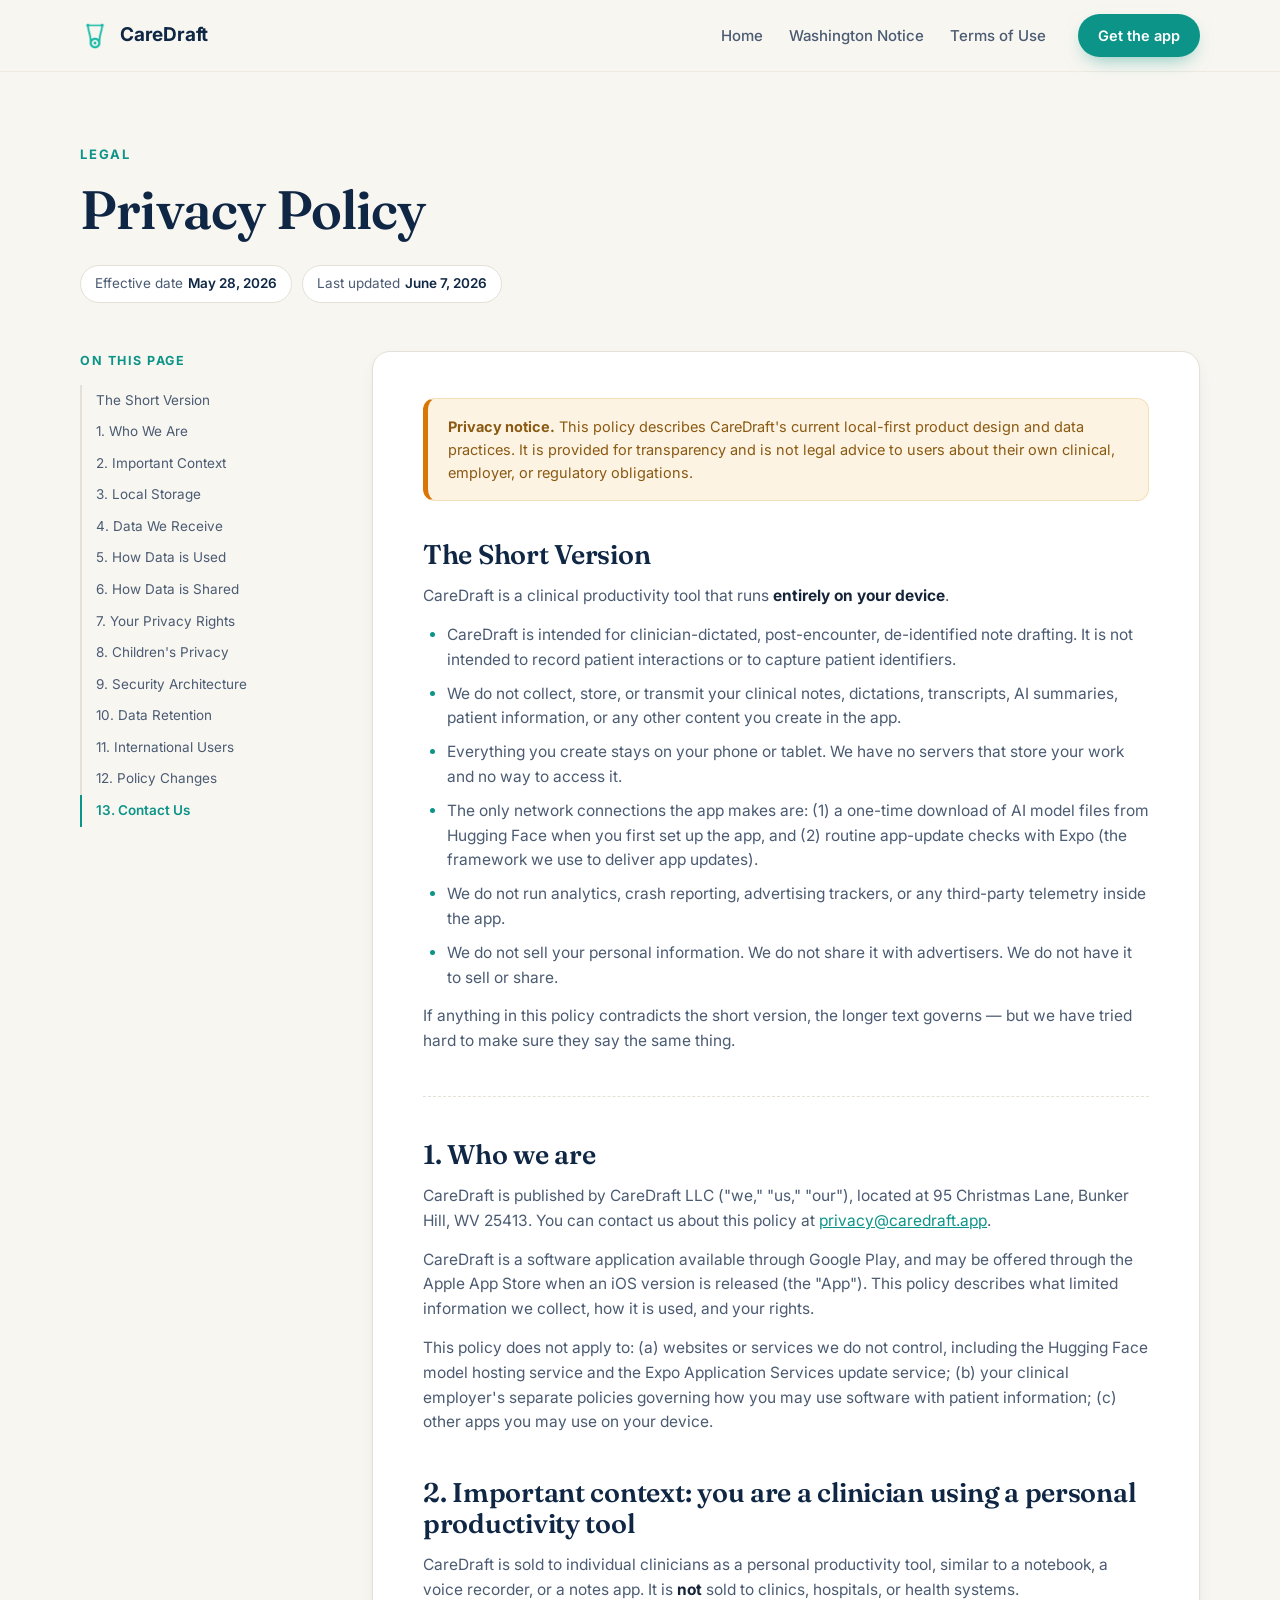
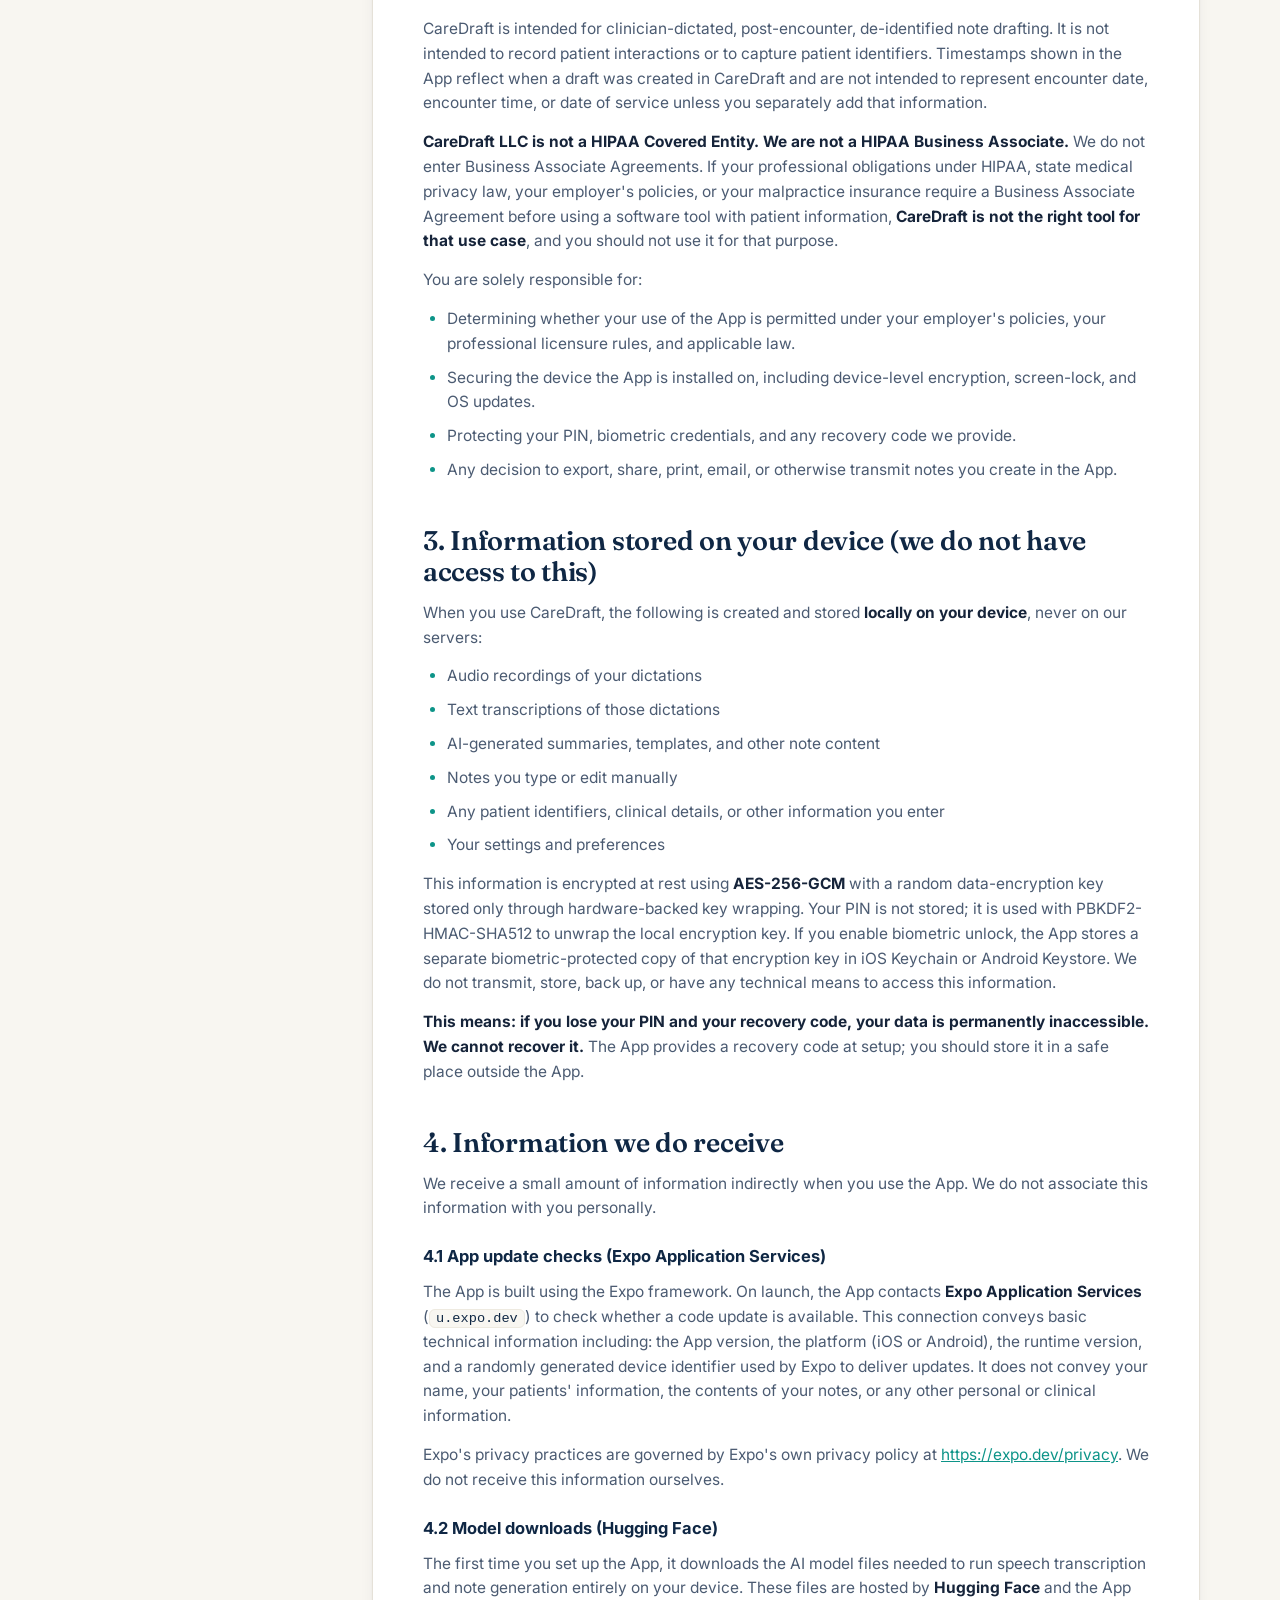
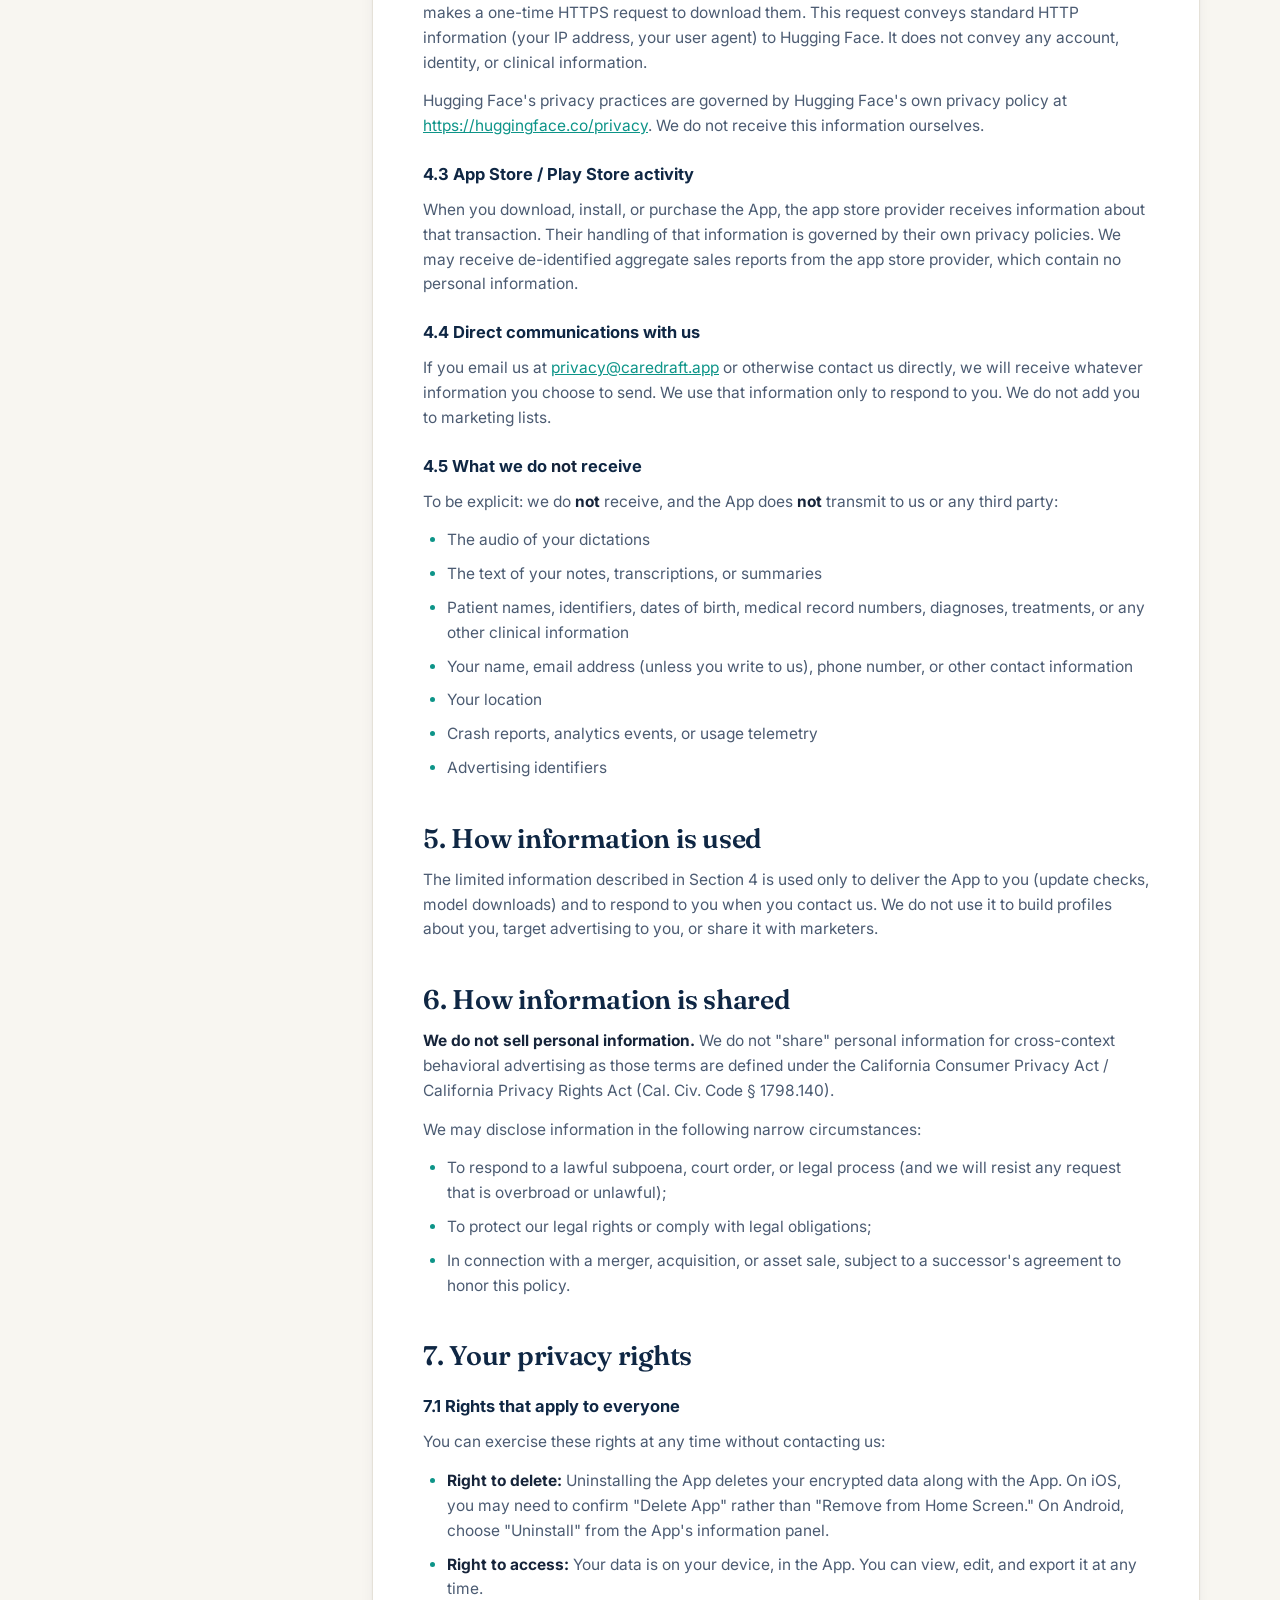
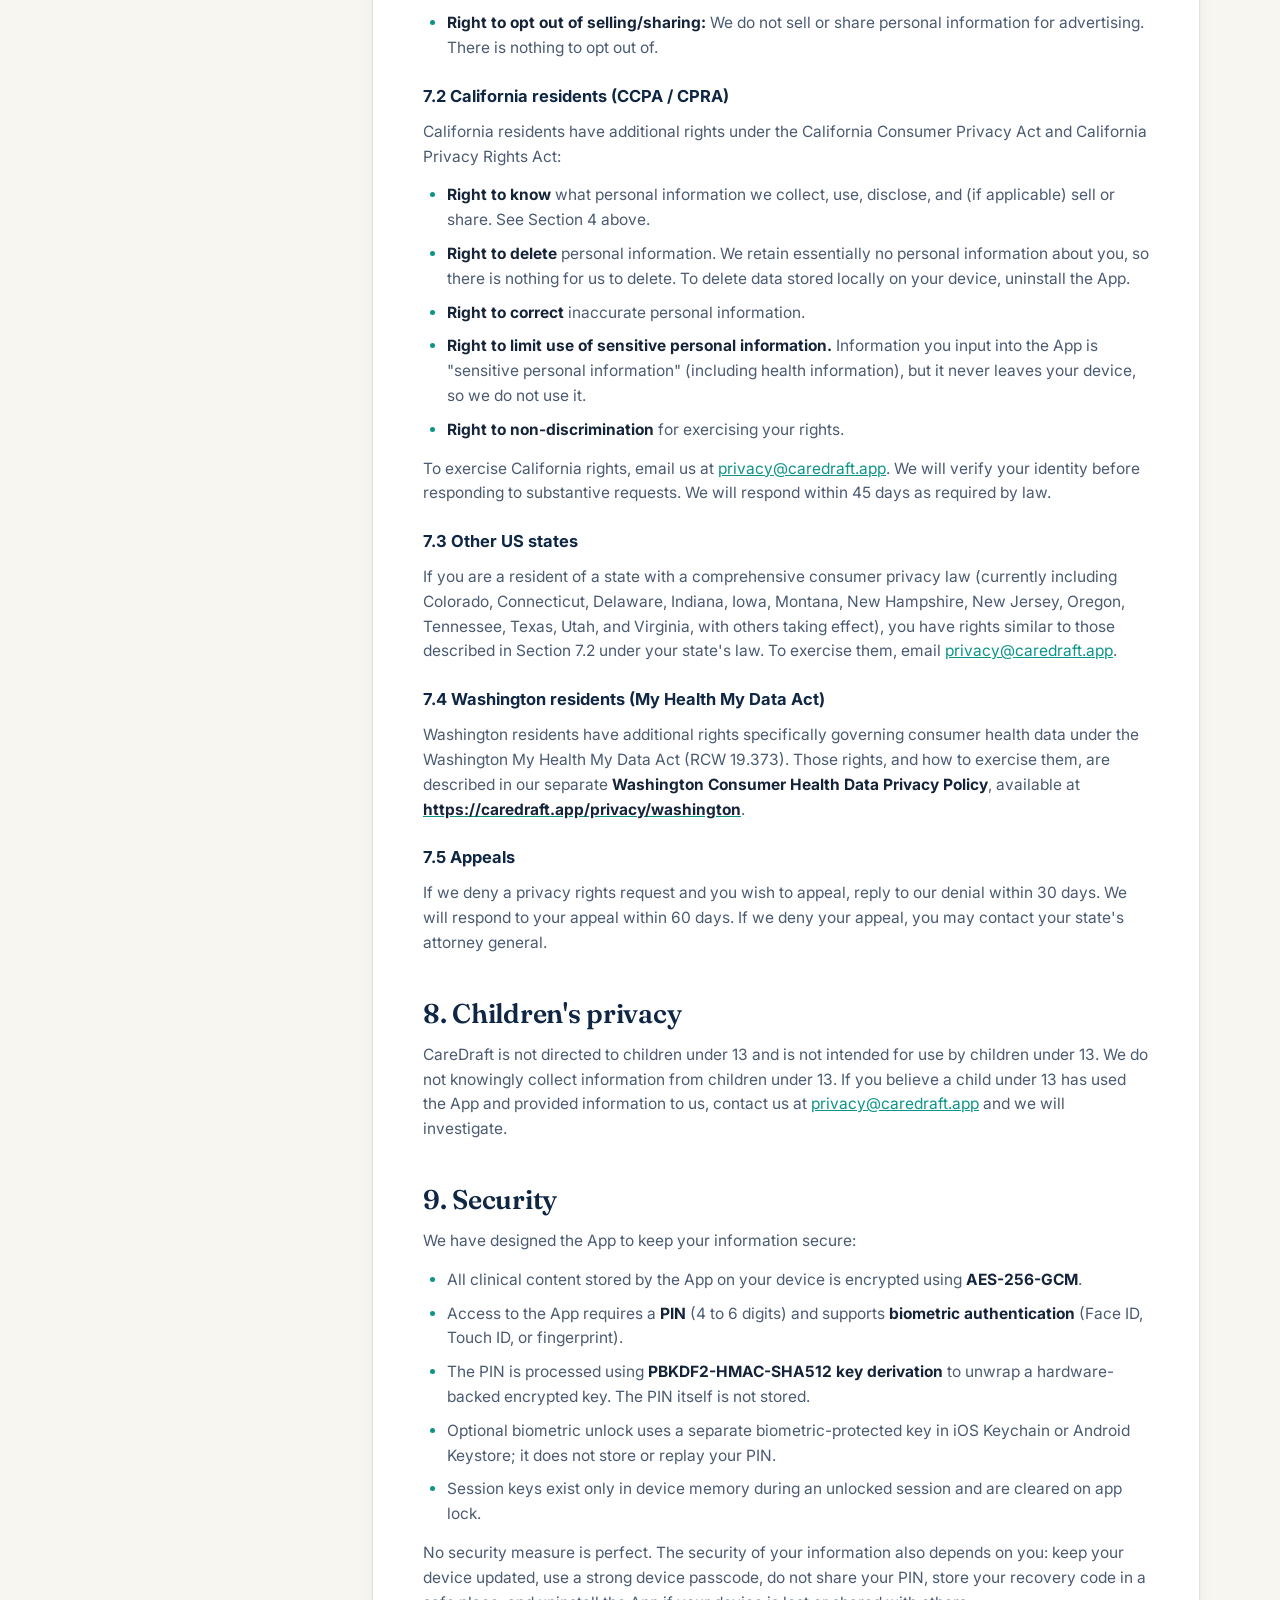
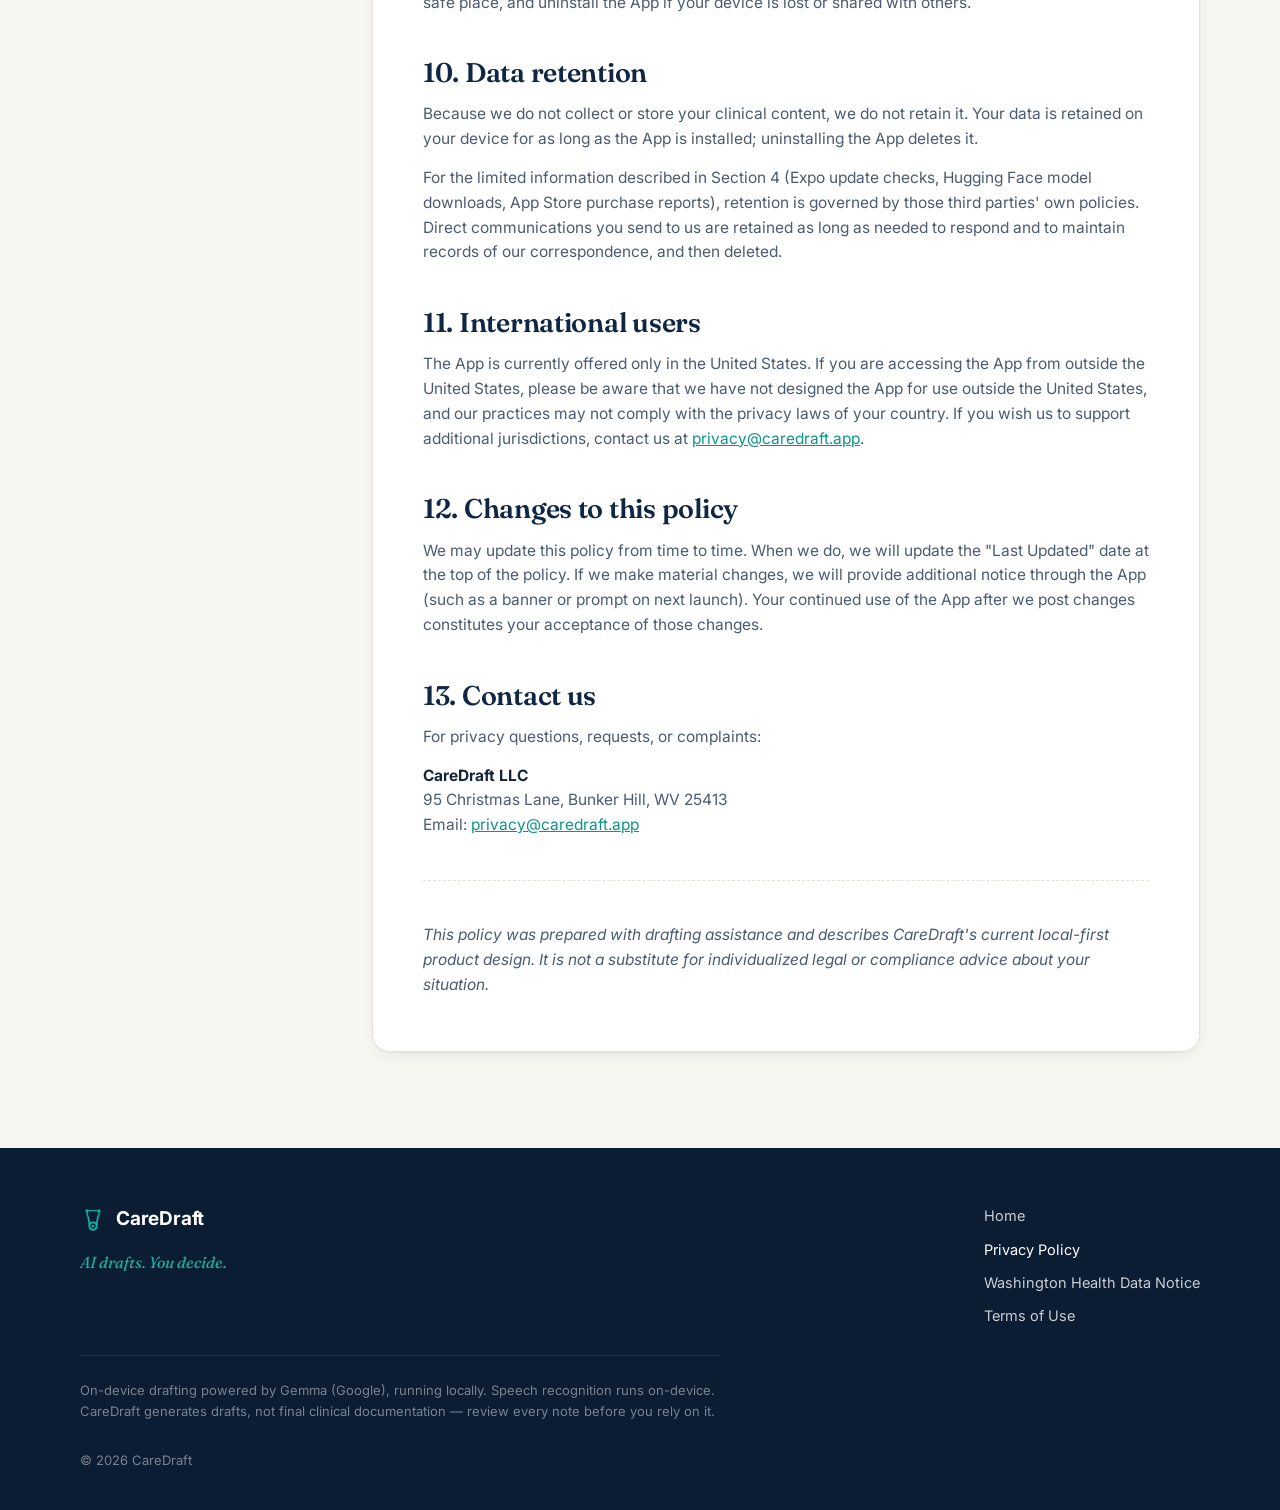
==== commit 92441b12: "Finalize public legal contact details" ====
--- a/privacy/index.html
+++ b/privacy/index.html
@@ -13,7 +13,7 @@
   <link rel="preconnect" href="https://fonts.gstatic.com" crossorigin>
   <link href="https://fonts.googleapis.com/css2?family=Fraunces:opsz,wght@9..144,500;9..144,600&family=Inter:wght@400;500;600;700&display=swap" rel="stylesheet">
 
-  <link rel="stylesheet" href="../styles.css?v=20260611a">
+  <link rel="stylesheet" href="../styles.css?v=20260612a">
 
   <script>
     // Redirect old GitHub Pages host to the custom domain.
@@ -104,8 +104,8 @@
 
           <section id="sec-1">
             <h2>1. Who we are</h2>
-            <p>CareDraft is published by <span class="legal-placeholder">[CareDraft LLC]</span> ("we," "us," "our"), located at <span class="legal-placeholder">[Insert Postal Address]</span>. You can contact us about this policy at <a href="mailto:support@caredraft.app">support@caredraft.app</a>.</p>
-            <p>CareDraft is a software application available on the Apple App Store and Google Play (the "App"). This policy describes what limited information we collect, how it is used, and your rights.</p>
+            <p>CareDraft is published by CareDraft LLC ("we," "us," "our"), located at 95 Christmas Lane, Bunker Hill, WV 25413. You can contact us about this policy at <a href="mailto:privacy@caredraft.app">privacy@caredraft.app</a>.</p>
+            <p>CareDraft is a software application available through Google Play, and may be offered through the Apple App Store when an iOS version is released (the "App"). This policy describes what limited information we collect, how it is used, and your rights.</p>
             <p>This policy does not apply to: (a) websites or services we do not control, including the Hugging Face model hosting service and the Expo Application Services update service; (b) your clinical employer's separate policies governing how you may use software with patient information; (c) other apps you may use on your device.</p>
           </section>
 
@@ -113,7 +113,7 @@
             <h2>2. Important context: you are a clinician using a personal productivity tool</h2>
             <p>CareDraft is sold to individual clinicians as a personal productivity tool, similar to a notebook, a voice recorder, or a notes app. It is <strong>not</strong> sold to clinics, hospitals, or health systems.</p>
             <p>CareDraft is intended for clinician-dictated, post-encounter, de-identified note drafting. It is not intended to record patient interactions or to capture patient identifiers. Timestamps shown in the App reflect when a draft was created in CareDraft and are not intended to represent encounter date, encounter time, or date of service unless you separately add that information.</p>
-            <p><strong><span class="legal-placeholder">[CareDraft LLC]</span> is not a HIPAA Covered Entity. We are not a HIPAA Business Associate.</strong> We do not enter Business Associate Agreements. If your professional obligations under HIPAA, state medical privacy law, your employer's policies, or your malpractice insurance require a Business Associate Agreement before using a software tool with patient information, <strong>CareDraft is not the right tool for that use case</strong>, and you should not use it for that purpose.</p>
+            <p><strong>CareDraft LLC is not a HIPAA Covered Entity. We are not a HIPAA Business Associate.</strong> We do not enter Business Associate Agreements. If your professional obligations under HIPAA, state medical privacy law, your employer's policies, or your malpractice insurance require a Business Associate Agreement before using a software tool with patient information, <strong>CareDraft is not the right tool for that use case</strong>, and you should not use it for that purpose.</p>
             <p>You are solely responsible for:</p>
             <ul>
               <li>Determining whether your use of the App is permitted under your employer's policies, your professional licensure rules, and applicable law.</li>
@@ -151,10 +151,10 @@
             <p>Hugging Face's privacy practices are governed by Hugging Face's own privacy policy at <a href="https://huggingface.co/privacy" target="_blank" rel="noopener">https://huggingface.co/privacy</a>. We do not receive this information ourselves.</p>
 
             <h3>4.3 App Store / Play Store activity</h3>
-            <p>When you download, install, or purchase the App, Apple and Google receive information about that transaction. Their handling of that information is governed by their own privacy policies. We may receive de-identified aggregate sales reports from Apple and Google, which contain no personal information.</p>
+            <p>When you download, install, or purchase the App, the app store provider receives information about that transaction. Their handling of that information is governed by their own privacy policies. We may receive de-identified aggregate sales reports from the app store provider, which contain no personal information.</p>
 
             <h3>4.4 Direct communications with us</h3>
-            <p>If you email us at <a href="mailto:support@caredraft.app">support@caredraft.app</a> or otherwise contact us directly, we will receive whatever information you choose to send. We use that information only to respond to you. We do not add you to marketing lists.</p>
+            <p>If you email us at <a href="mailto:privacy@caredraft.app">privacy@caredraft.app</a> or otherwise contact us directly, we will receive whatever information you choose to send. We use that information only to respond to you. We do not add you to marketing lists.</p>
 
             <h3>4.5 What we do <strong>not</strong> receive</h3>
             <p>To be explicit: we do <strong>not</strong> receive, and the App does <strong>not</strong> transmit to us or any third party:</p>
@@ -205,10 +205,10 @@
               <li><strong>Right to limit use of sensitive personal information.</strong> Information you input into the App is "sensitive personal information" (including health information), but it never leaves your device, so we do not use it.</li>
               <li><strong>Right to non-discrimination</strong> for exercising your rights.</li>
             </ul>
-            <p>To exercise California rights, email us at <a href="mailto:support@caredraft.app">support@caredraft.app</a>. We will verify your identity before responding to substantive requests. We will respond within 45 days as required by law.</p>
+            <p>To exercise California rights, email us at <a href="mailto:privacy@caredraft.app">privacy@caredraft.app</a>. We will verify your identity before responding to substantive requests. We will respond within 45 days as required by law.</p>
 
             <h3>7.3 Other US states</h3>
-            <p>If you are a resident of a state with a comprehensive consumer privacy law (currently including Colorado, Connecticut, Delaware, Indiana, Iowa, Montana, New Hampshire, New Jersey, Oregon, Tennessee, Texas, Utah, and Virginia, with others taking effect), you have rights similar to those described in Section 7.2 under your state's law. To exercise them, email <a href="mailto:support@caredraft.app">support@caredraft.app</a>.</p>
+            <p>If you are a resident of a state with a comprehensive consumer privacy law (currently including Colorado, Connecticut, Delaware, Indiana, Iowa, Montana, New Hampshire, New Jersey, Oregon, Tennessee, Texas, Utah, and Virginia, with others taking effect), you have rights similar to those described in Section 7.2 under your state's law. To exercise them, email <a href="mailto:privacy@caredraft.app">privacy@caredraft.app</a>.</p>
 
             <h3>7.4 Washington residents (My Health My Data Act)</h3>
             <p>Washington residents have additional rights specifically governing consumer health data under the Washington My Health My Data Act (RCW 19.373). Those rights, and how to exercise them, are described in our separate <strong>Washington Consumer Health Data Privacy Policy</strong>, available at <a href="washington/"><strong>https://caredraft.app/privacy/washington</strong></a>.</p>
@@ -219,7 +219,7 @@
 
           <section id="sec-8">
             <h2>8. Children's privacy</h2>
-            <p>CareDraft is not directed to children under 13 and is not intended for use by children under 13. We do not knowingly collect information from children under 13. If you believe a child under 13 has used the App and provided information to us, contact us at <a href="mailto:support@caredraft.app">support@caredraft.app</a> and we will investigate.</p>
+            <p>CareDraft is not directed to children under 13 and is not intended for use by children under 13. We do not knowingly collect information from children under 13. If you believe a child under 13 has used the App and provided information to us, contact us at <a href="mailto:privacy@caredraft.app">privacy@caredraft.app</a> and we will investigate.</p>
           </section>
 
           <section id="sec-9">
@@ -243,7 +243,7 @@
 
           <section id="sec-11">
             <h2>11. International users</h2>
-            <p>The App is currently offered only in the United States. If you are accessing the App from outside the United States, please be aware that we have not designed the App for use outside the United States, and our practices may not comply with the privacy laws of your country. If you wish us to support additional jurisdictions, contact us at <a href="mailto:support@caredraft.app">support@caredraft.app</a>.</p>
+            <p>The App is currently offered only in the United States. If you are accessing the App from outside the United States, please be aware that we have not designed the App for use outside the United States, and our practices may not comply with the privacy laws of your country. If you wish us to support additional jurisdictions, contact us at <a href="mailto:privacy@caredraft.app">privacy@caredraft.app</a>.</p>
           </section>
 
           <section id="sec-12">
@@ -255,9 +255,9 @@
             <h2>13. Contact us</h2>
             <p>For privacy questions, requests, or complaints:</p>
             <p>
-              <strong><span class="legal-placeholder">[CareDraft LLC]</span></strong><br>
-              <span class="legal-placeholder">[Insert Postal Address]</span><br>
-              Email: <a href="mailto:support@caredraft.app">support@caredraft.app</a>
+              <strong>CareDraft LLC</strong><br>
+              95 Christmas Lane, Bunker Hill, WV 25413<br>
+              Email: <a href="mailto:privacy@caredraft.app">privacy@caredraft.app</a>
             </p>
 
             <hr>
--- a/styles.css
+++ b/styles.css
@@ -905,42 +905,81 @@
 
 .edu-label-alert { color: var(--red); }
 
-/* Visit Router map */
-.map-mock {
+/* Visit Router route handoff */
+.route-handoff {
   background: #fff;
   border: 1px solid var(--line-soft);
   border-radius: 14px;
-  overflow: hidden;
+  padding: 13px;
   margin-bottom: 12px;
 }
 
-.map-mock svg { display: block; width: 100%; height: auto; }
-
-.map-road {
-  stroke: var(--line-soft);
-  stroke-width: 7;
-  fill: none;
-}
-
-.map-route {
-  stroke: #0e7490;
-  stroke-width: 2.5;
-  stroke-dasharray: 6 5;
-  fill: none;
-}
-
-.map-pin {
-  fill: #0e7490;
-}
-
-.map-pin-home { fill: var(--navy); }
-
-.map-mock text {
-  fill: #fff;
+.route-handoff-head,
+.route-handoff-line,
+.route-handoff-apps {
+  display: flex;
+  align-items: center;
+  justify-content: space-between;
+  gap: 8px;
+}
+
+.route-handoff-head {
+  color: var(--navy);
+  font-size: 13px;
+  margin-bottom: 12px;
+}
+
+.route-handoff-head span {
+  color: var(--ink-soft);
+  font-weight: 600;
+}
+
+.route-handoff-head strong {
+  color: #0e7490;
+  font-size: 12px;
+}
+
+.route-handoff-line {
+  position: relative;
+  color: #0e7490;
+  font-size: 11px;
+  font-weight: 800;
+  margin-bottom: 12px;
+}
+
+.route-handoff-line::before {
+  content: "";
+  position: absolute;
+  left: 18px;
+  right: 18px;
+  top: 50%;
+  border-top: 2px dashed rgba(14, 116, 144, 0.35);
+}
+
+.route-handoff-line span {
+  position: relative;
+  z-index: 1;
+  background: #e7f6f8;
+  border: 1px solid #b8e2e9;
+  border-radius: 999px;
+  padding: 7px 10px;
+}
+
+.route-handoff-apps {
+  flex-wrap: wrap;
+}
+
+.route-handoff-apps span {
+  flex: 1 1 120px;
+  background: #f7fbfa;
+  border: 1px solid var(--line-soft);
+  border-radius: 10px;
+  color: var(--ink);
   font-family: var(--font-sans);
-  font-size: 9.5px;
+  font-size: 12px;
   font-weight: 700;
-  text-anchor: middle;
+  padding: 8px 10px;
+  text-align: center;
 }
 
 .stop-row {
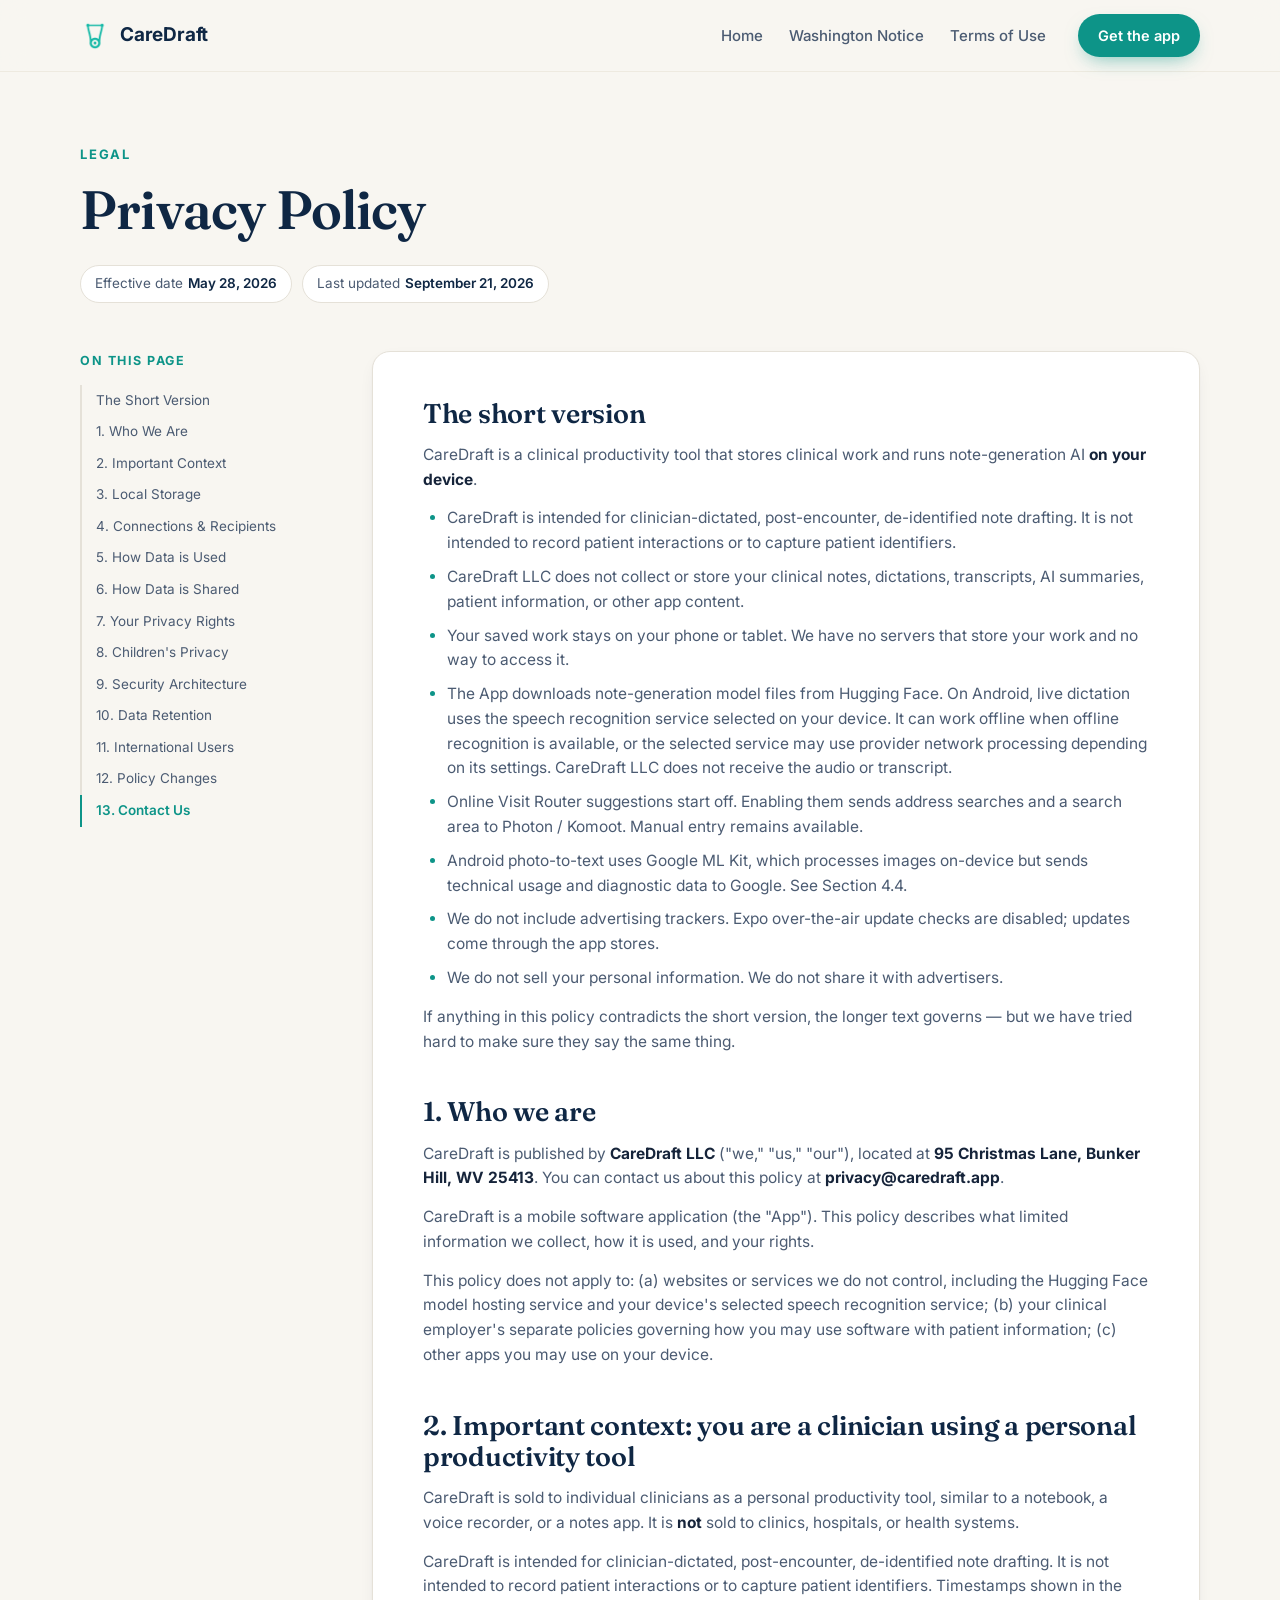
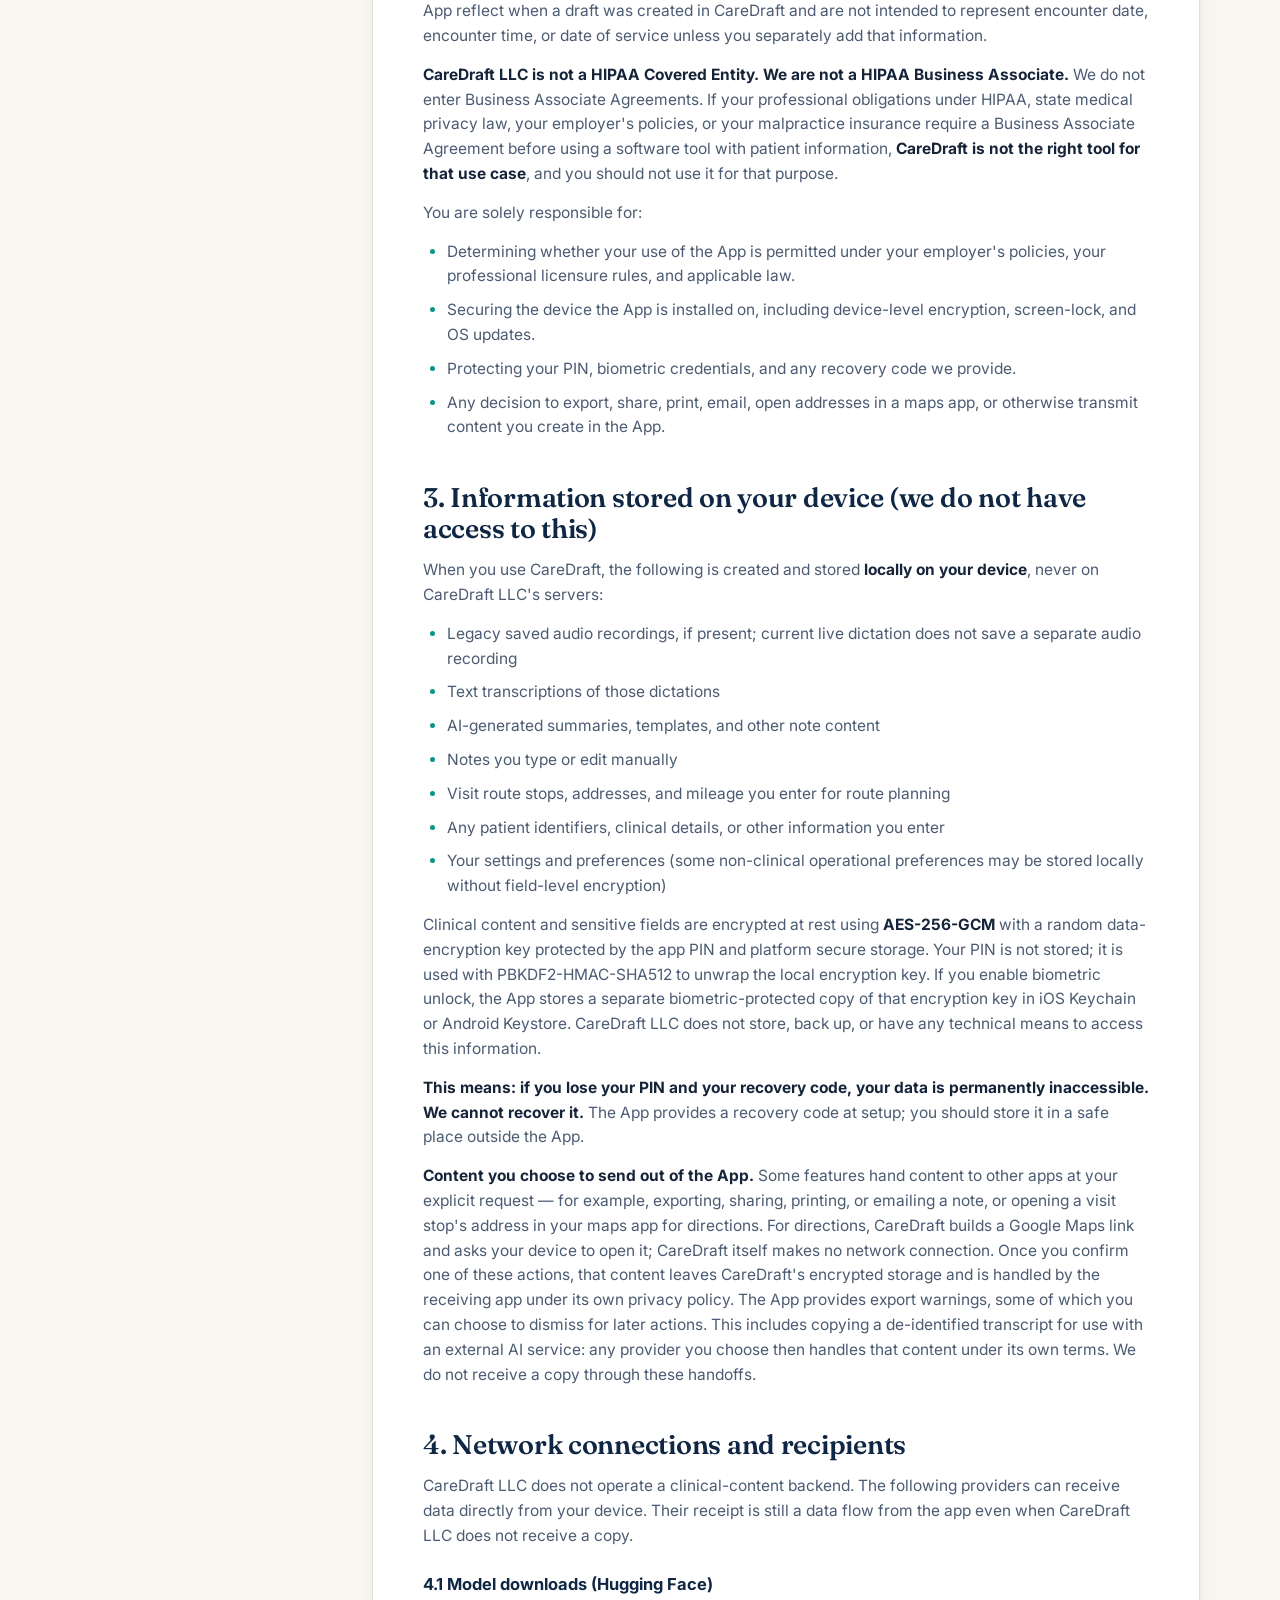
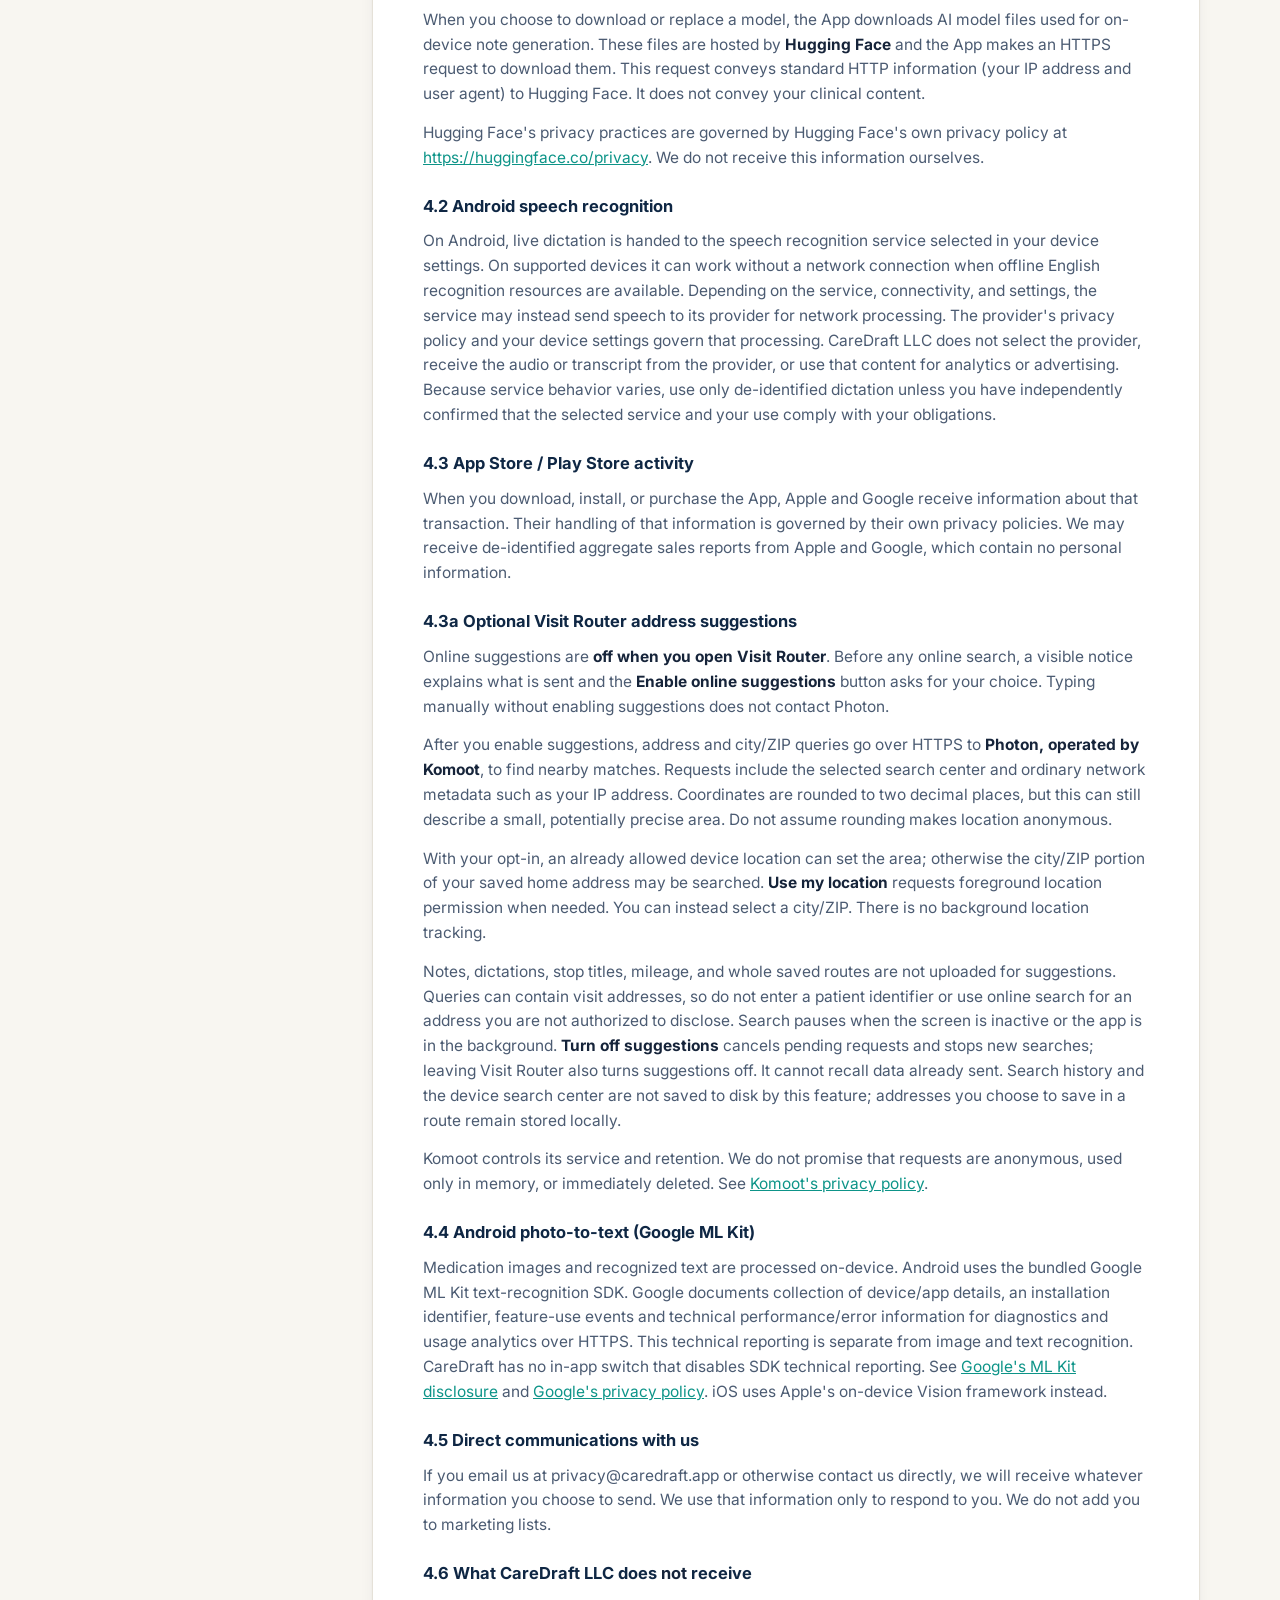
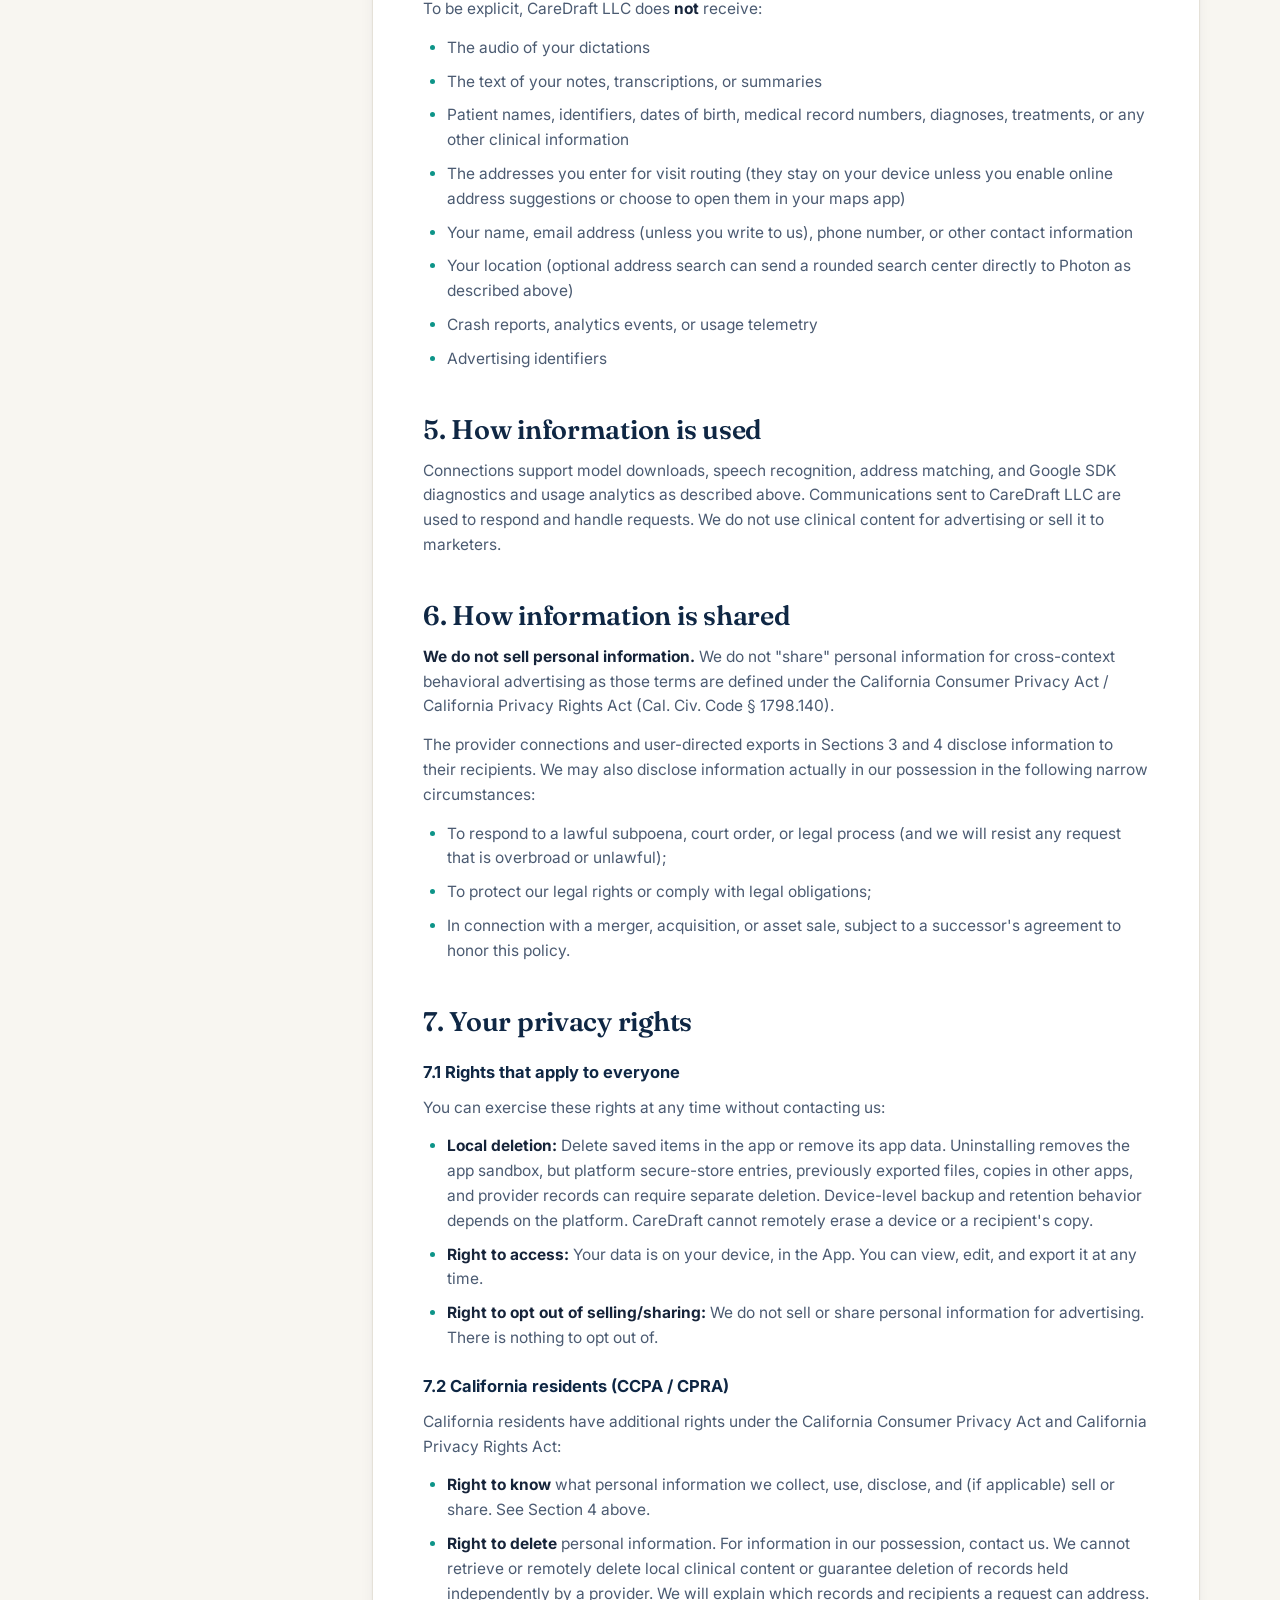
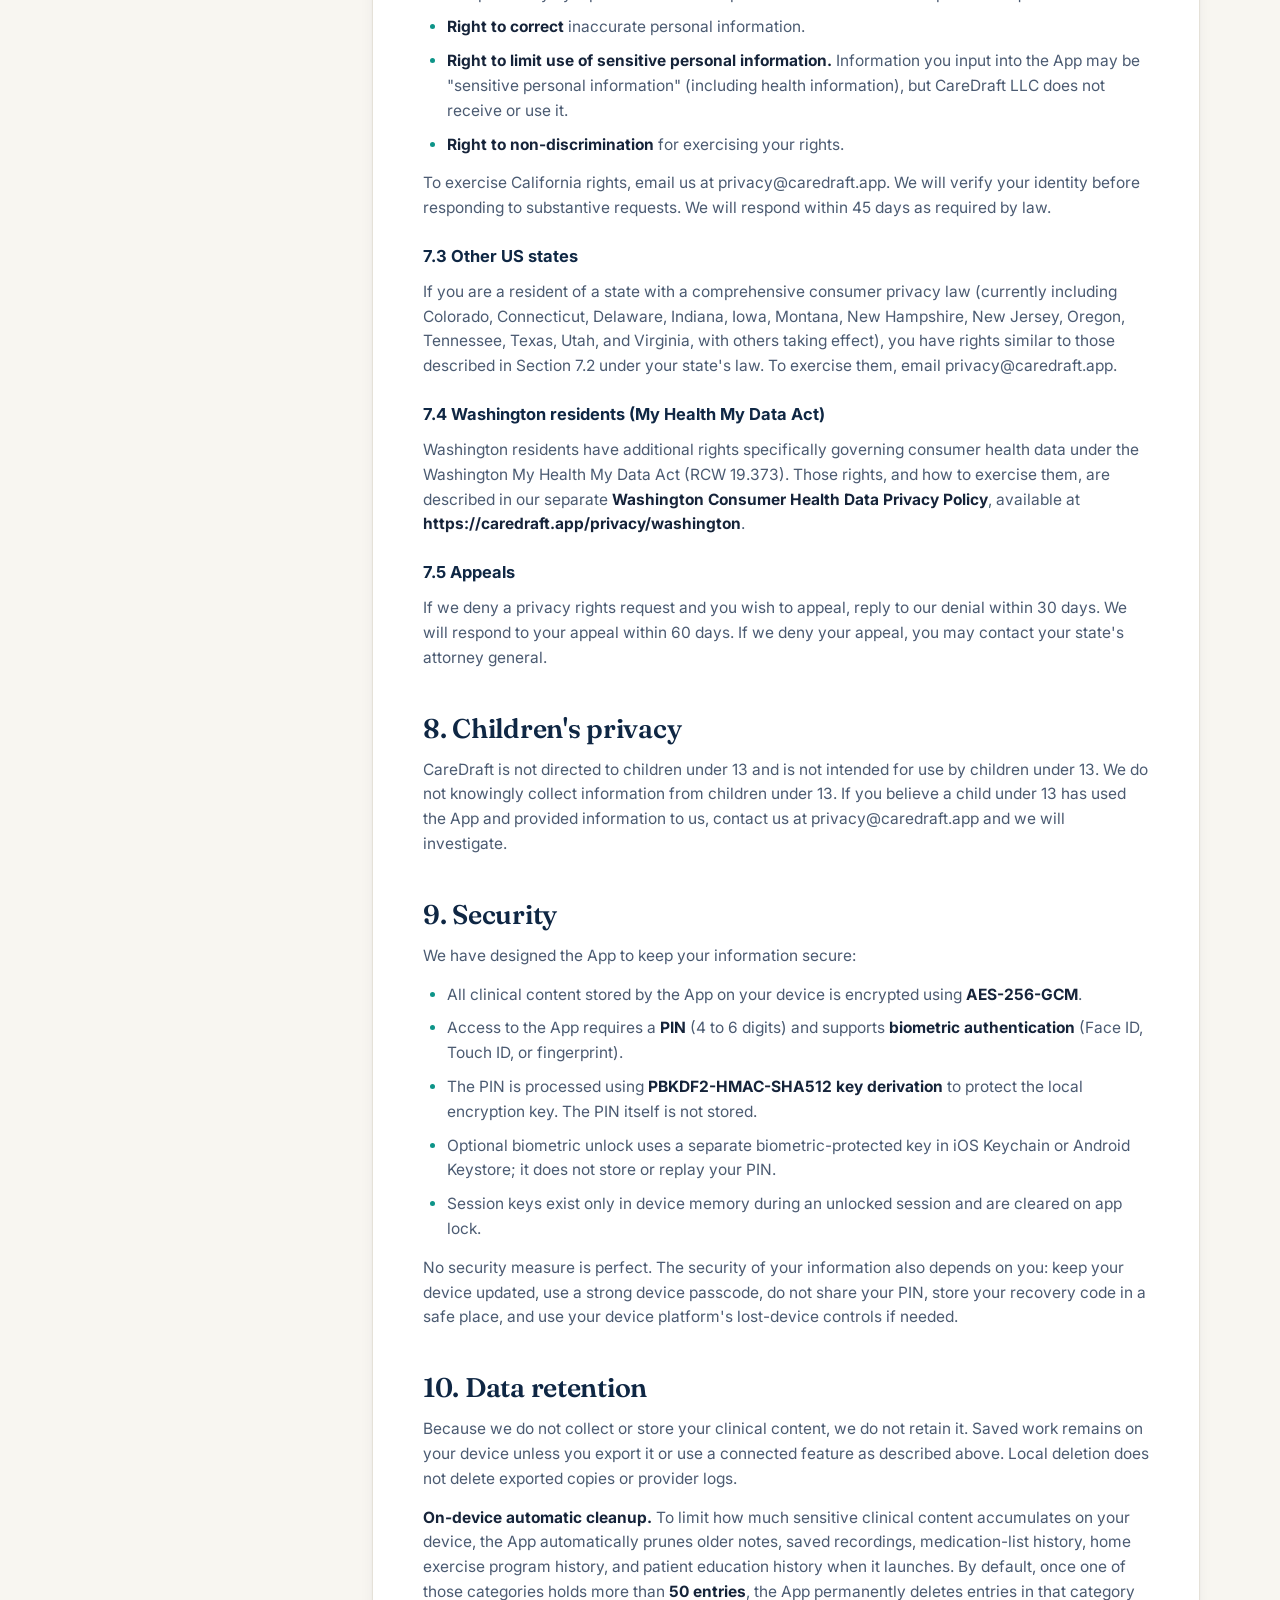
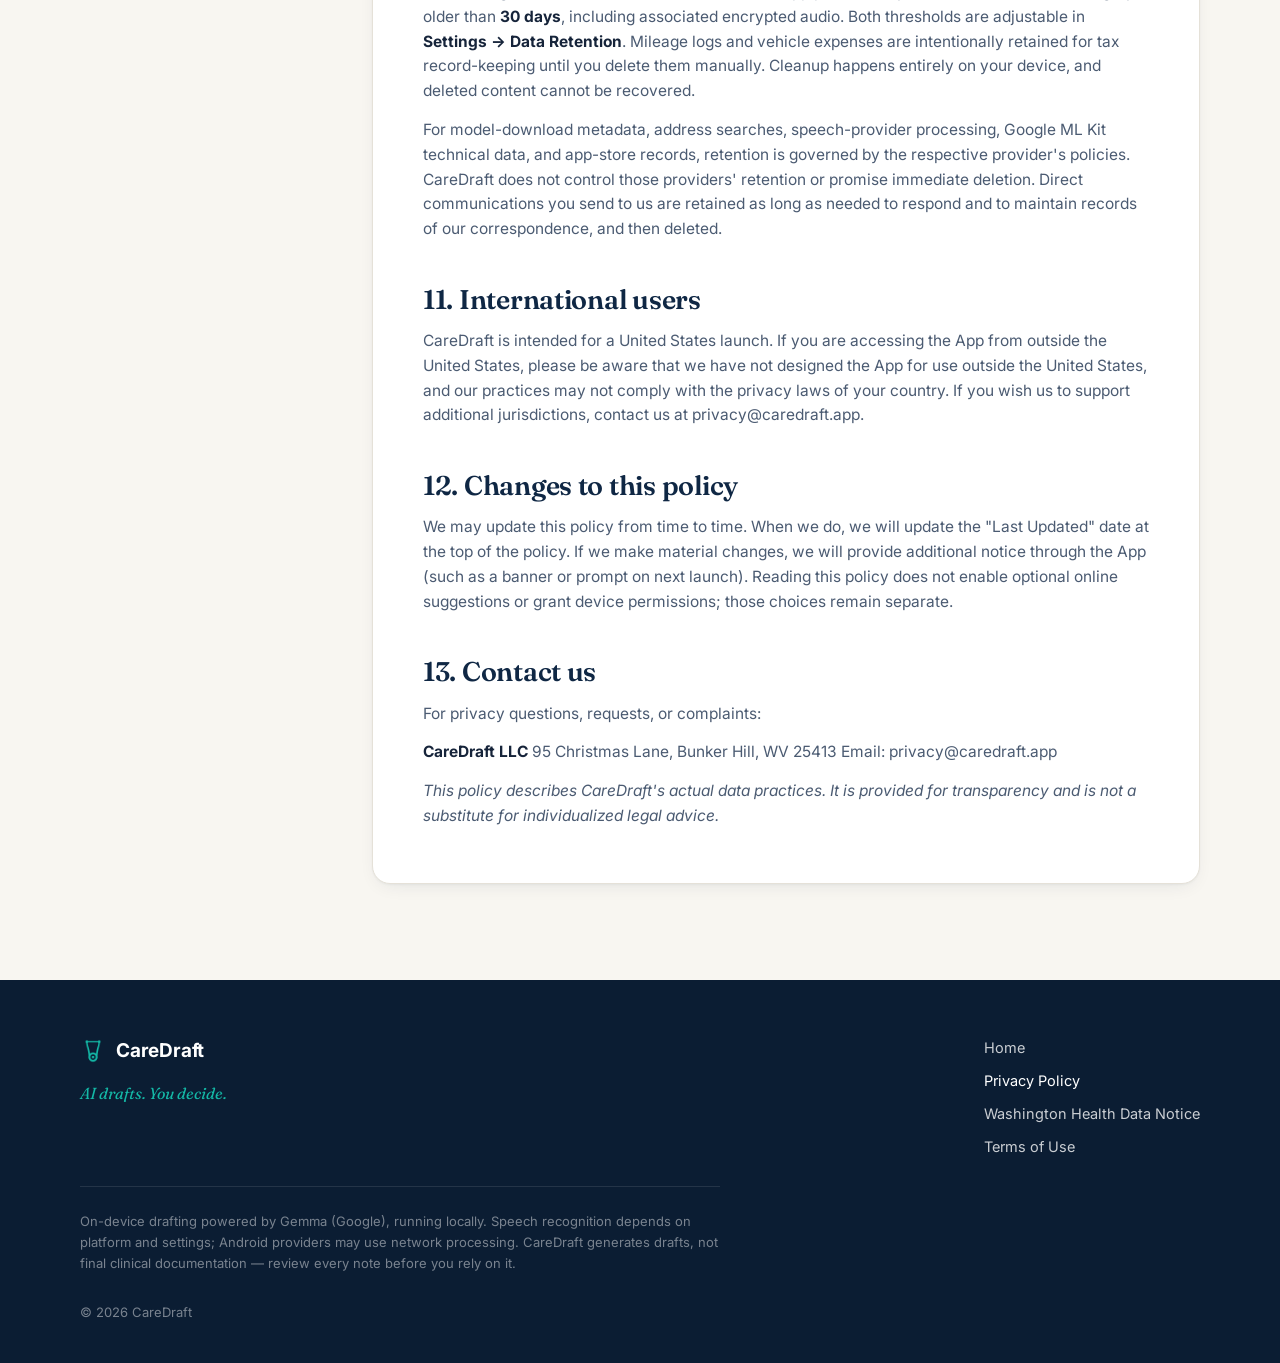
==== commit cd471a70: "Align privacy pages with opt-in address search and Android SDK reporting" ====
--- a/privacy/index.html
+++ b/privacy/index.html
@@ -4,7 +4,7 @@
   <meta charset="UTF-8">
   <meta name="viewport" content="width=device-width, initial-scale=1.0">
   <title>Privacy Policy — CareDraft</title>
-  <meta name="description" content="Privacy policy for CareDraft local-first clinical drafting app. Learn how your clinical notes and dictations remain entirely on your device.">
+  <meta name="description" content="Privacy policy for CareDraft local-first clinical drafting app. Learn about local clinical storage, optional online features, providers, and your choices.">
 
   <link rel="icon" type="image/png" href="../assets/favicon.png">
   <link rel="canonical" href="https://caredraft.app/privacy/">
@@ -53,7 +53,7 @@
         <h1>Privacy Policy</h1>
         <div class="legal-meta">
           <span>Effective date <strong>May 28, 2026</strong></span>
-          <span>Last updated <strong>June 7, 2026</strong></span>
+          <span>Last updated <strong>September 21, 2026</strong></span>
         </div>
       </div>
     </section>
@@ -68,7 +68,7 @@
             <li><a href="#sec-1">1. Who We Are</a></li>
             <li><a href="#sec-2">2. Important Context</a></li>
             <li><a href="#sec-3">3. Local Storage</a></li>
-            <li><a href="#sec-4">4. Data We Receive</a></li>
+            <li><a href="#sec-4">4. Connections &amp; Recipients</a></li>
             <li><a href="#sec-5">5. How Data is Used</a></li>
             <li><a href="#sec-6">6. How Data is Shared</a></li>
             <li><a href="#sec-7">7. Your Privacy Rights</a></li>
@@ -82,188 +82,165 @@
         </details>
 
         <article class="legal-body">
-          <div class="legal-callout">
-            <p><strong>Privacy notice.</strong> This policy describes CareDraft's current local-first product design and data practices. It is provided for transparency and is not legal advice to users about their own clinical, employer, or regulatory obligations.</p>
-          </div>
-
           <section id="short-version">
-            <h2>The Short Version</h2>
-            <p>CareDraft is a clinical productivity tool that runs <strong>entirely on your device</strong>.</p>
-            <ul>
-              <li>CareDraft is intended for clinician-dictated, post-encounter, de-identified note drafting. It is not intended to record patient interactions or to capture patient identifiers.</li>
-              <li>We do not collect, store, or transmit your clinical notes, dictations, transcripts, AI summaries, patient information, or any other content you create in the app.</li>
-              <li>Everything you create stays on your phone or tablet. We have no servers that store your work and no way to access it.</li>
-              <li>The only network connections the app makes are: (1) a one-time download of AI model files from Hugging Face when you first set up the app, and (2) routine app-update checks with Expo (the framework we use to deliver app updates).</li>
-              <li>We do not run analytics, crash reporting, advertising trackers, or any third-party telemetry inside the app.</li>
-              <li>We do not sell your personal information. We do not share it with advertisers. We do not have it to sell or share.</li>
-            </ul>
-            <p>If anything in this policy contradicts the short version, the longer text governs — but we have tried hard to make sure they say the same thing.</p>
-          </section>
-
-          <hr>
-
+          <h2>The short version</h2>
+          <p>CareDraft is a clinical productivity tool that stores clinical work and runs note-generation AI <strong>on your device</strong>.</p>
+          <ul>
+          <li>CareDraft is intended for clinician-dictated, post-encounter, de-identified note drafting. It is not intended to record patient interactions or to capture patient identifiers.</li>
+          <li>CareDraft LLC does not collect or store your clinical notes, dictations, transcripts, AI summaries, patient information, or other app content.</li>
+          <li>Your saved work stays on your phone or tablet. We have no servers that store your work and no way to access it.</li>
+          <li>The App downloads note-generation model files from Hugging Face. On Android, live dictation uses the speech recognition service selected on your device. It can work offline when offline recognition is available, or the selected service may use provider network processing depending on its settings. CareDraft LLC does not receive the audio or transcript.</li>
+          <li>Online Visit Router suggestions start off. Enabling them sends address searches and a search area to Photon / Komoot. Manual entry remains available.</li>
+          <li>Android photo-to-text uses Google ML Kit, which processes images on-device but sends technical usage and diagnostic data to Google. See Section 4.4.</li>
+          <li>We do not include advertising trackers. Expo over-the-air update checks are disabled; updates come through the app stores.</li>
+          <li>We do not sell your personal information. We do not share it with advertisers.</li>
+          </ul>
+          <p>If anything in this policy contradicts the short version, the longer text governs — but we have tried hard to make sure they say the same thing.</p>
+          </section>
           <section id="sec-1">
-            <h2>1. Who we are</h2>
-            <p>CareDraft is published by CareDraft LLC ("we," "us," "our"), located at 95 Christmas Lane, Bunker Hill, WV 25413. You can contact us about this policy at <a href="mailto:privacy@caredraft.app">privacy@caredraft.app</a>.</p>
-            <p>CareDraft is a software application available through Google Play, and may be offered through the Apple App Store when an iOS version is released (the "App"). This policy describes what limited information we collect, how it is used, and your rights.</p>
-            <p>This policy does not apply to: (a) websites or services we do not control, including the Hugging Face model hosting service and the Expo Application Services update service; (b) your clinical employer's separate policies governing how you may use software with patient information; (c) other apps you may use on your device.</p>
-          </section>
-
+          <h2>1. Who we are</h2>
+          <p>CareDraft is published by <strong>CareDraft LLC</strong> ("we," "us," "our"), located at <strong>95 Christmas Lane, Bunker Hill, WV 25413</strong>. You can contact us about this policy at <strong>privacy@caredraft.app</strong>.</p>
+          <p>CareDraft is a mobile software application (the "App"). This policy describes what limited information we collect, how it is used, and your rights.</p>
+          <p>This policy does not apply to: (a) websites or services we do not control, including the Hugging Face model hosting service and your device's selected speech recognition service; (b) your clinical employer's separate policies governing how you may use software with patient information; (c) other apps you may use on your device.</p>
+          </section>
           <section id="sec-2">
-            <h2>2. Important context: you are a clinician using a personal productivity tool</h2>
-            <p>CareDraft is sold to individual clinicians as a personal productivity tool, similar to a notebook, a voice recorder, or a notes app. It is <strong>not</strong> sold to clinics, hospitals, or health systems.</p>
-            <p>CareDraft is intended for clinician-dictated, post-encounter, de-identified note drafting. It is not intended to record patient interactions or to capture patient identifiers. Timestamps shown in the App reflect when a draft was created in CareDraft and are not intended to represent encounter date, encounter time, or date of service unless you separately add that information.</p>
-            <p><strong>CareDraft LLC is not a HIPAA Covered Entity. We are not a HIPAA Business Associate.</strong> We do not enter Business Associate Agreements. If your professional obligations under HIPAA, state medical privacy law, your employer's policies, or your malpractice insurance require a Business Associate Agreement before using a software tool with patient information, <strong>CareDraft is not the right tool for that use case</strong>, and you should not use it for that purpose.</p>
-            <p>You are solely responsible for:</p>
-            <ul>
-              <li>Determining whether your use of the App is permitted under your employer's policies, your professional licensure rules, and applicable law.</li>
-              <li>Securing the device the App is installed on, including device-level encryption, screen-lock, and OS updates.</li>
-              <li>Protecting your PIN, biometric credentials, and any recovery code we provide.</li>
-              <li>Any decision to export, share, print, email, or otherwise transmit notes you create in the App.</li>
-            </ul>
-          </section>
-
+          <h2>2. Important context: you are a clinician using a personal productivity tool</h2>
+          <p>CareDraft is sold to individual clinicians as a personal productivity tool, similar to a notebook, a voice recorder, or a notes app. It is <strong>not</strong> sold to clinics, hospitals, or health systems.</p>
+          <p>CareDraft is intended for clinician-dictated, post-encounter, de-identified note drafting. It is not intended to record patient interactions or to capture patient identifiers. Timestamps shown in the App reflect when a draft was created in CareDraft and are not intended to represent encounter date, encounter time, or date of service unless you separately add that information.</p>
+          <p><strong>CareDraft LLC is not a HIPAA Covered Entity. We are not a HIPAA Business Associate.</strong> We do not enter Business Associate Agreements. If your professional obligations under HIPAA, state medical privacy law, your employer's policies, or your malpractice insurance require a Business Associate Agreement before using a software tool with patient information, <strong>CareDraft is not the right tool for that use case</strong>, and you should not use it for that purpose.</p>
+          <p>You are solely responsible for:</p>
+          <ul>
+          <li>Determining whether your use of the App is permitted under your employer's policies, your professional licensure rules, and applicable law.</li>
+          <li>Securing the device the App is installed on, including device-level encryption, screen-lock, and OS updates.</li>
+          <li>Protecting your PIN, biometric credentials, and any recovery code we provide.</li>
+          <li>Any decision to export, share, print, email, open addresses in a maps app, or otherwise transmit content you create in the App.</li>
+          </ul>
+          </section>
           <section id="sec-3">
-            <h2>3. Information stored on your device (we do not have access to this)</h2>
-            <p>When you use CareDraft, the following is created and stored <strong>locally on your device</strong>, never on our servers:</p>
-            <ul>
-              <li>Audio recordings of your dictations</li>
-              <li>Text transcriptions of those dictations</li>
-              <li>AI-generated summaries, templates, and other note content</li>
-              <li>Notes you type or edit manually</li>
-              <li>Any patient identifiers, clinical details, or other information you enter</li>
-              <li>Your settings and preferences</li>
-            </ul>
-            <p>This information is encrypted at rest using <strong>AES-256-GCM</strong> with a random data-encryption key stored only through hardware-backed key wrapping. Your PIN is not stored; it is used with PBKDF2-HMAC-SHA512 to unwrap the local encryption key. If you enable biometric unlock, the App stores a separate biometric-protected copy of that encryption key in iOS Keychain or Android Keystore. We do not transmit, store, back up, or have any technical means to access this information.</p>
-            <p><strong>This means: if you lose your PIN and your recovery code, your data is permanently inaccessible. We cannot recover it.</strong> The App provides a recovery code at setup; you should store it in a safe place outside the App.</p>
-          </section>
-
+          <h2>3. Information stored on your device (we do not have access to this)</h2>
+          <p>When you use CareDraft, the following is created and stored <strong>locally on your device</strong>, never on CareDraft LLC's servers:</p>
+          <ul>
+          <li>Legacy saved audio recordings, if present; current live dictation does not save a separate audio recording</li>
+          <li>Text transcriptions of those dictations</li>
+          <li>AI-generated summaries, templates, and other note content</li>
+          <li>Notes you type or edit manually</li>
+          <li>Visit route stops, addresses, and mileage you enter for route planning</li>
+          <li>Any patient identifiers, clinical details, or other information you enter</li>
+          <li>Your settings and preferences (some non-clinical operational preferences may be stored locally without field-level encryption)</li>
+          </ul>
+          <p>Clinical content and sensitive fields are encrypted at rest using <strong>AES-256-GCM</strong> with a random data-encryption key protected by the app PIN and platform secure storage. Your PIN is not stored; it is used with PBKDF2-HMAC-SHA512 to unwrap the local encryption key. If you enable biometric unlock, the App stores a separate biometric-protected copy of that encryption key in iOS Keychain or Android Keystore. CareDraft LLC does not store, back up, or have any technical means to access this information.</p>
+          <p><strong>This means: if you lose your PIN and your recovery code, your data is permanently inaccessible. We cannot recover it.</strong> The App provides a recovery code at setup; you should store it in a safe place outside the App.</p>
+          <p><strong>Content you choose to send out of the App.</strong> Some features hand content to other apps at your explicit request — for example, exporting, sharing, printing, or emailing a note, or opening a visit stop's address in your maps app for directions. For directions, CareDraft builds a Google Maps link and asks your device to open it; CareDraft itself makes no network connection. Once you confirm one of these actions, that content leaves CareDraft's encrypted storage and is handled by the receiving app under its own privacy policy. The App provides export warnings, some of which you can choose to dismiss for later actions. This includes copying a de-identified transcript for use with an external AI service: any provider you choose then handles that content under its own terms. We do not receive a copy through these handoffs.</p>
+          </section>
           <section id="sec-4">
-            <h2>4. Information we do receive</h2>
-            <p>We receive a small amount of information indirectly when you use the App. We do not associate this information with you personally.</p>
-
-            <h3>4.1 App update checks (Expo Application Services)</h3>
-            <p>The App is built using the Expo framework. On launch, the App contacts <strong>Expo Application Services</strong> (<code>u.expo.dev</code>) to check whether a code update is available. This connection conveys basic technical information including: the App version, the platform (iOS or Android), the runtime version, and a randomly generated device identifier used by Expo to deliver updates. It does not convey your name, your patients' information, the contents of your notes, or any other personal or clinical information.</p>
-            <p>Expo's privacy practices are governed by Expo's own privacy policy at <a href="https://expo.dev/privacy" target="_blank" rel="noopener">https://expo.dev/privacy</a>. We do not receive this information ourselves.</p>
-
-            <h3>4.2 Model downloads (Hugging Face)</h3>
-            <p>The first time you set up the App, it downloads the AI model files needed to run speech transcription and note generation entirely on your device. These files are hosted by <strong>Hugging Face</strong> and the App makes a one-time HTTPS request to download them. This request conveys standard HTTP information (your IP address, your user agent) to Hugging Face. It does not convey any account, identity, or clinical information.</p>
-            <p>Hugging Face's privacy practices are governed by Hugging Face's own privacy policy at <a href="https://huggingface.co/privacy" target="_blank" rel="noopener">https://huggingface.co/privacy</a>. We do not receive this information ourselves.</p>
-
-            <h3>4.3 App Store / Play Store activity</h3>
-            <p>When you download, install, or purchase the App, the app store provider receives information about that transaction. Their handling of that information is governed by their own privacy policies. We may receive de-identified aggregate sales reports from the app store provider, which contain no personal information.</p>
-
-            <h3>4.4 Direct communications with us</h3>
-            <p>If you email us at <a href="mailto:privacy@caredraft.app">privacy@caredraft.app</a> or otherwise contact us directly, we will receive whatever information you choose to send. We use that information only to respond to you. We do not add you to marketing lists.</p>
-
-            <h3>4.5 What we do <strong>not</strong> receive</h3>
-            <p>To be explicit: we do <strong>not</strong> receive, and the App does <strong>not</strong> transmit to us or any third party:</p>
-            <ul>
-              <li>The audio of your dictations</li>
-              <li>The text of your notes, transcriptions, or summaries</li>
-              <li>Patient names, identifiers, dates of birth, medical record numbers, diagnoses, treatments, or any other clinical information</li>
-              <li>Your name, email address (unless you write to us), phone number, or other contact information</li>
-              <li>Your location</li>
-              <li>Crash reports, analytics events, or usage telemetry</li>
-              <li>Advertising identifiers</li>
-            </ul>
-          </section>
-
+          <h2>4. Network connections and recipients</h2>
+          <p>CareDraft LLC does not operate a clinical-content backend. The following providers can receive data directly from your device. Their receipt is still a data flow from the app even when CareDraft LLC does not receive a copy.</p>
+          <h3>4.1 Model downloads (Hugging Face)</h3>
+          <p>When you choose to download or replace a model, the App downloads AI model files used for on-device note generation. These files are hosted by <strong>Hugging Face</strong> and the App makes an HTTPS request to download them. This request conveys standard HTTP information (your IP address and user agent) to Hugging Face. It does not convey your clinical content.</p>
+          <p>Hugging Face's privacy practices are governed by Hugging Face's own privacy policy at <a href="https://huggingface.co/privacy">https://huggingface.co/privacy</a>. We do not receive this information ourselves.</p>
+          <h3>4.2 Android speech recognition</h3>
+          <p>On Android, live dictation is handed to the speech recognition service selected in your device settings. On supported devices it can work without a network connection when offline English recognition resources are available. Depending on the service, connectivity, and settings, the service may instead send speech to its provider for network processing. The provider's privacy policy and your device settings govern that processing. CareDraft LLC does not select the provider, receive the audio or transcript from the provider, or use that content for analytics or advertising. Because service behavior varies, use only de-identified dictation unless you have independently confirmed that the selected service and your use comply with your obligations.</p>
+          <h3>4.3 App Store / Play Store activity</h3>
+          <p>When you download, install, or purchase the App, Apple and Google receive information about that transaction. Their handling of that information is governed by their own privacy policies. We may receive de-identified aggregate sales reports from Apple and Google, which contain no personal information.</p>
+          <h3>4.3a Optional Visit Router address suggestions</h3>
+          <p>Online suggestions are <strong>off when you open Visit Router</strong>. Before any online search, a visible notice explains what is sent and the <strong>Enable online suggestions</strong> button asks for your choice. Typing manually without enabling suggestions does not contact Photon.</p>
+          <p>After you enable suggestions, address and city/ZIP queries go over HTTPS to <strong>Photon, operated by Komoot</strong>, to find nearby matches. Requests include the selected search center and ordinary network metadata such as your IP address. Coordinates are rounded to two decimal places, but this can still describe a small, potentially precise area. Do not assume rounding makes location anonymous.</p>
+          <p>With your opt-in, an already allowed device location can set the area; otherwise the city/ZIP portion of your saved home address may be searched. <strong>Use my location</strong> requests foreground location permission when needed. You can instead select a city/ZIP. There is no background location tracking.</p>
+          <p>Notes, dictations, stop titles, mileage, and whole saved routes are not uploaded for suggestions. Queries can contain visit addresses, so do not enter a patient identifier or use online search for an address you are not authorized to disclose. Search pauses when the screen is inactive or the app is in the background. <strong>Turn off suggestions</strong> cancels pending requests and stops new searches; leaving Visit Router also turns suggestions off. It cannot recall data already sent. Search history and the device search center are not saved to disk by this feature; addresses you choose to save in a route remain stored locally.</p>
+          <p>Komoot controls its service and retention. We do not promise that requests are anonymous, used only in memory, or immediately deleted. See <a href="https://www.komoot.com/privacy">Komoot's privacy policy</a>.</p>
+          <h3>4.4 Android photo-to-text (Google ML Kit)</h3>
+          <p>Medication images and recognized text are processed on-device. Android uses the bundled Google ML Kit text-recognition SDK. Google documents collection of device/app details, an installation identifier, feature-use events and technical performance/error information for diagnostics and usage analytics over HTTPS. This technical reporting is separate from image and text recognition. CareDraft has no in-app switch that disables SDK technical reporting. See <a href="https://developers.google.com/ml-kit/android-data-disclosure">Google's ML Kit disclosure</a> and <a href="https://policies.google.com/privacy">Google's privacy policy</a>. iOS uses Apple's on-device Vision framework instead.</p>
+          <h3>4.5 Direct communications with us</h3>
+          <p>If you email us at privacy@caredraft.app or otherwise contact us directly, we will receive whatever information you choose to send. We use that information only to respond to you. We do not add you to marketing lists.</p>
+          <h3>4.6 What CareDraft LLC does <strong>not</strong> receive</h3>
+          <p>To be explicit, CareDraft LLC does <strong>not</strong> receive:</p>
+          <ul>
+          <li>The audio of your dictations</li>
+          <li>The text of your notes, transcriptions, or summaries</li>
+          <li>Patient names, identifiers, dates of birth, medical record numbers, diagnoses, treatments, or any other clinical information</li>
+          <li>The addresses you enter for visit routing (they stay on your device unless you enable online address suggestions or choose to open them in your maps app)</li>
+          <li>Your name, email address (unless you write to us), phone number, or other contact information</li>
+          <li>Your location (optional address search can send a rounded search center directly to Photon as described above)</li>
+          <li>Crash reports, analytics events, or usage telemetry</li>
+          <li>Advertising identifiers</li>
+          </ul>
+          </section>
           <section id="sec-5">
-            <h2>5. How information is used</h2>
-            <p>The limited information described in Section 4 is used only to deliver the App to you (update checks, model downloads) and to respond to you when you contact us. We do not use it to build profiles about you, target advertising to you, or share it with marketers.</p>
-          </section>
-
+          <h2>5. How information is used</h2>
+          <p>Connections support model downloads, speech recognition, address matching, and Google SDK diagnostics and usage analytics as described above. Communications sent to CareDraft LLC are used to respond and handle requests. We do not use clinical content for advertising or sell it to marketers.</p>
+          </section>
           <section id="sec-6">
-            <h2>6. How information is shared</h2>
-            <p><strong>We do not sell personal information.</strong> We do not "share" personal information for cross-context behavioral advertising as those terms are defined under the California Consumer Privacy Act / California Privacy Rights Act (Cal. Civ. Code § 1798.140).</p>
-            <p>We may disclose information in the following narrow circumstances:</p>
-            <ul>
-              <li>To respond to a lawful subpoena, court order, or legal process (and we will resist any request that is overbroad or unlawful);</li>
-              <li>To protect our legal rights or comply with legal obligations;</li>
-              <li>In connection with a merger, acquisition, or asset sale, subject to a successor's agreement to honor this policy.</li>
-            </ul>
-          </section>
-
+          <h2>6. How information is shared</h2>
+          <p><strong>We do not sell personal information.</strong> We do not "share" personal information for cross-context behavioral advertising as those terms are defined under the California Consumer Privacy Act / California Privacy Rights Act (Cal. Civ. Code § 1798.140).</p>
+          <p>The provider connections and user-directed exports in Sections 3 and 4 disclose information to their recipients. We may also disclose information actually in our possession in the following narrow circumstances:</p>
+          <ul>
+          <li>To respond to a lawful subpoena, court order, or legal process (and we will resist any request that is overbroad or unlawful);</li>
+          <li>To protect our legal rights or comply with legal obligations;</li>
+          <li>In connection with a merger, acquisition, or asset sale, subject to a successor's agreement to honor this policy.</li>
+          </ul>
+          </section>
           <section id="sec-7">
-            <h2>7. Your privacy rights</h2>
-
-            <h3>7.1 Rights that apply to everyone</h3>
-            <p>You can exercise these rights at any time without contacting us:</p>
-            <ul>
-              <li><strong>Right to delete:</strong> Uninstalling the App deletes your encrypted data along with the App. On iOS, you may need to confirm "Delete App" rather than "Remove from Home Screen." On Android, choose "Uninstall" from the App's information panel.</li>
-              <li><strong>Right to access:</strong> Your data is on your device, in the App. You can view, edit, and export it at any time.</li>
-              <li><strong>Right to opt out of selling/sharing:</strong> We do not sell or share personal information for advertising. There is nothing to opt out of.</li>
-            </ul>
-
-            <h3>7.2 California residents (CCPA / CPRA)</h3>
-            <p>California residents have additional rights under the California Consumer Privacy Act and California Privacy Rights Act:</p>
-            <ul>
-              <li><strong>Right to know</strong> what personal information we collect, use, disclose, and (if applicable) sell or share. See Section 4 above.</li>
-              <li><strong>Right to delete</strong> personal information. We retain essentially no personal information about you, so there is nothing for us to delete. To delete data stored locally on your device, uninstall the App.</li>
-              <li><strong>Right to correct</strong> inaccurate personal information.</li>
-              <li><strong>Right to limit use of sensitive personal information.</strong> Information you input into the App is "sensitive personal information" (including health information), but it never leaves your device, so we do not use it.</li>
-              <li><strong>Right to non-discrimination</strong> for exercising your rights.</li>
-            </ul>
-            <p>To exercise California rights, email us at <a href="mailto:privacy@caredraft.app">privacy@caredraft.app</a>. We will verify your identity before responding to substantive requests. We will respond within 45 days as required by law.</p>
-
-            <h3>7.3 Other US states</h3>
-            <p>If you are a resident of a state with a comprehensive consumer privacy law (currently including Colorado, Connecticut, Delaware, Indiana, Iowa, Montana, New Hampshire, New Jersey, Oregon, Tennessee, Texas, Utah, and Virginia, with others taking effect), you have rights similar to those described in Section 7.2 under your state's law. To exercise them, email <a href="mailto:privacy@caredraft.app">privacy@caredraft.app</a>.</p>
-
-            <h3>7.4 Washington residents (My Health My Data Act)</h3>
-            <p>Washington residents have additional rights specifically governing consumer health data under the Washington My Health My Data Act (RCW 19.373). Those rights, and how to exercise them, are described in our separate <strong>Washington Consumer Health Data Privacy Policy</strong>, available at <a href="washington/"><strong>https://caredraft.app/privacy/washington</strong></a>.</p>
-
-            <h3>7.5 Appeals</h3>
-            <p>If we deny a privacy rights request and you wish to appeal, reply to our denial within 30 days. We will respond to your appeal within 60 days. If we deny your appeal, you may contact your state's attorney general.</p>
-          </section>
-
+          <h2>7. Your privacy rights</h2>
+          <h3>7.1 Rights that apply to everyone</h3>
+          <p>You can exercise these rights at any time without contacting us:</p>
+          <ul>
+          <li><strong>Local deletion:</strong> Delete saved items in the app or remove its app data. Uninstalling removes the app sandbox, but platform secure-store entries, previously exported files, copies in other apps, and provider records can require separate deletion. Device-level backup and retention behavior depends on the platform. CareDraft cannot remotely erase a device or a recipient's copy.</li>
+          <li><strong>Right to access:</strong> Your data is on your device, in the App. You can view, edit, and export it at any time.</li>
+          <li><strong>Right to opt out of selling/sharing:</strong> We do not sell or share personal information for advertising. There is nothing to opt out of.</li>
+          </ul>
+          <h3>7.2 California residents (CCPA / CPRA)</h3>
+          <p>California residents have additional rights under the California Consumer Privacy Act and California Privacy Rights Act:</p>
+          <ul>
+          <li><strong>Right to know</strong> what personal information we collect, use, disclose, and (if applicable) sell or share. See Section 4 above.</li>
+          <li><strong>Right to delete</strong> personal information. For information in our possession, contact us. We cannot retrieve or remotely delete local clinical content or guarantee deletion of records held independently by a provider. We will explain which records and recipients a request can address.</li>
+          <li><strong>Right to correct</strong> inaccurate personal information.</li>
+          <li><strong>Right to limit use of sensitive personal information.</strong> Information you input into the App may be "sensitive personal information" (including health information), but CareDraft LLC does not receive or use it.</li>
+          <li><strong>Right to non-discrimination</strong> for exercising your rights.</li>
+          </ul>
+          <p>To exercise California rights, email us at privacy@caredraft.app. We will verify your identity before responding to substantive requests. We will respond within 45 days as required by law.</p>
+          <h3>7.3 Other US states</h3>
+          <p>If you are a resident of a state with a comprehensive consumer privacy law (currently including Colorado, Connecticut, Delaware, Indiana, Iowa, Montana, New Hampshire, New Jersey, Oregon, Tennessee, Texas, Utah, and Virginia, with others taking effect), you have rights similar to those described in Section 7.2 under your state's law. To exercise them, email privacy@caredraft.app.</p>
+          <h3>7.4 Washington residents (My Health My Data Act)</h3>
+          <p>Washington residents have additional rights specifically governing consumer health data under the Washington My Health My Data Act (RCW 19.373). Those rights, and how to exercise them, are described in our separate <strong>Washington Consumer Health Data Privacy Policy</strong>, available at <strong>https://caredraft.app/privacy/washington</strong>.</p>
+          <h3>7.5 Appeals</h3>
+          <p>If we deny a privacy rights request and you wish to appeal, reply to our denial within 30 days. We will respond to your appeal within 60 days. If we deny your appeal, you may contact your state's attorney general.</p>
+          </section>
           <section id="sec-8">
-            <h2>8. Children's privacy</h2>
-            <p>CareDraft is not directed to children under 13 and is not intended for use by children under 13. We do not knowingly collect information from children under 13. If you believe a child under 13 has used the App and provided information to us, contact us at <a href="mailto:privacy@caredraft.app">privacy@caredraft.app</a> and we will investigate.</p>
-          </section>
-
+          <h2>8. Children's privacy</h2>
+          <p>CareDraft is not directed to children under 13 and is not intended for use by children under 13. We do not knowingly collect information from children under 13. If you believe a child under 13 has used the App and provided information to us, contact us at privacy@caredraft.app and we will investigate.</p>
+          </section>
           <section id="sec-9">
-            <h2>9. Security</h2>
-            <p>We have designed the App to keep your information secure:</p>
-            <ul>
-              <li>All clinical content stored by the App on your device is encrypted using <strong>AES-256-GCM</strong>.</li>
-              <li>Access to the App requires a <strong>PIN</strong> (4 to 6 digits) and supports <strong>biometric authentication</strong> (Face ID, Touch ID, or fingerprint).</li>
-              <li>The PIN is processed using <strong>PBKDF2-HMAC-SHA512 key derivation</strong> to unwrap a hardware-backed encrypted key. The PIN itself is not stored.</li>
-              <li>Optional biometric unlock uses a separate biometric-protected key in iOS Keychain or Android Keystore; it does not store or replay your PIN.</li>
-              <li>Session keys exist only in device memory during an unlocked session and are cleared on app lock.</li>
-            </ul>
-            <p>No security measure is perfect. The security of your information also depends on you: keep your device updated, use a strong device passcode, do not share your PIN, store your recovery code in a safe place, and uninstall the App if your device is lost or shared with others.</p>
-          </section>
-
+          <h2>9. Security</h2>
+          <p>We have designed the App to keep your information secure:</p>
+          <ul>
+          <li>All clinical content stored by the App on your device is encrypted using <strong>AES-256-GCM</strong>.</li>
+          <li>Access to the App requires a <strong>PIN</strong> (4 to 6 digits) and supports <strong>biometric authentication</strong> (Face ID, Touch ID, or fingerprint).</li>
+          <li>The PIN is processed using <strong>PBKDF2-HMAC-SHA512 key derivation</strong> to protect the local encryption key. The PIN itself is not stored.</li>
+          <li>Optional biometric unlock uses a separate biometric-protected key in iOS Keychain or Android Keystore; it does not store or replay your PIN.</li>
+          <li>Session keys exist only in device memory during an unlocked session and are cleared on app lock.</li>
+          </ul>
+          <p>No security measure is perfect. The security of your information also depends on you: keep your device updated, use a strong device passcode, do not share your PIN, store your recovery code in a safe place, and use your device platform's lost-device controls if needed.</p>
+          </section>
           <section id="sec-10">
-            <h2>10. Data retention</h2>
-            <p>Because we do not collect or store your clinical content, we do not retain it. Your data is retained on your device for as long as the App is installed; uninstalling the App deletes it.</p>
-            <p>For the limited information described in Section 4 (Expo update checks, Hugging Face model downloads, App Store purchase reports), retention is governed by those third parties' own policies. Direct communications you send to us are retained as long as needed to respond and to maintain records of our correspondence, and then deleted.</p>
-          </section>
-
+          <h2>10. Data retention</h2>
+          <p>Because we do not collect or store your clinical content, we do not retain it. Saved work remains on your device unless you export it or use a connected feature as described above. Local deletion does not delete exported copies or provider logs.</p>
+          <p><strong>On-device automatic cleanup.</strong> To limit how much sensitive clinical content accumulates on your device, the App automatically prunes older notes, saved recordings, medication-list history, home exercise program history, and patient education history when it launches. By default, once one of those categories holds more than <strong>50 entries</strong>, the App permanently deletes entries in that category older than <strong>30 days</strong>, including associated encrypted audio. Both thresholds are adjustable in <strong>Settings → Data Retention</strong>. Mileage logs and vehicle expenses are intentionally retained for tax record-keeping until you delete them manually. Cleanup happens entirely on your device, and deleted content cannot be recovered.</p>
+          <p>For model-download metadata, address searches, speech-provider processing, Google ML Kit technical data, and app-store records, retention is governed by the respective provider's policies. CareDraft does not control those providers' retention or promise immediate deletion. Direct communications you send to us are retained as long as needed to respond and to maintain records of our correspondence, and then deleted.</p>
+          </section>
           <section id="sec-11">
-            <h2>11. International users</h2>
-            <p>The App is currently offered only in the United States. If you are accessing the App from outside the United States, please be aware that we have not designed the App for use outside the United States, and our practices may not comply with the privacy laws of your country. If you wish us to support additional jurisdictions, contact us at <a href="mailto:privacy@caredraft.app">privacy@caredraft.app</a>.</p>
-          </section>
-
+          <h2>11. International users</h2>
+          <p>CareDraft is intended for a United States launch. If you are accessing the App from outside the United States, please be aware that we have not designed the App for use outside the United States, and our practices may not comply with the privacy laws of your country. If you wish us to support additional jurisdictions, contact us at privacy@caredraft.app.</p>
+          </section>
           <section id="sec-12">
-            <h2>12. Changes to this policy</h2>
-            <p>We may update this policy from time to time. When we do, we will update the "Last Updated" date at the top of the policy. If we make material changes, we will provide additional notice through the App (such as a banner or prompt on next launch). Your continued use of the App after we post changes constitutes your acceptance of those changes.</p>
-          </section>
-
+          <h2>12. Changes to this policy</h2>
+          <p>We may update this policy from time to time. When we do, we will update the "Last Updated" date at the top of the policy. If we make material changes, we will provide additional notice through the App (such as a banner or prompt on next launch). Reading this policy does not enable optional online suggestions or grant device permissions; those choices remain separate.</p>
+          </section>
           <section id="sec-13">
-            <h2>13. Contact us</h2>
-            <p>For privacy questions, requests, or complaints:</p>
-            <p>
-              <strong>CareDraft LLC</strong><br>
-              95 Christmas Lane, Bunker Hill, WV 25413<br>
-              Email: <a href="mailto:privacy@caredraft.app">privacy@caredraft.app</a>
-            </p>
-
-            <hr>
-            <p class="legal-fine">This policy was prepared with drafting assistance and describes CareDraft's current local-first product design. It is not a substitute for individualized legal or compliance advice about your situation.</p>
-          </section>
-
+          <h2>13. Contact us</h2>
+          <p>For privacy questions, requests, or complaints:</p>
+          <p><strong>CareDraft LLC</strong> 95 Christmas Lane, Bunker Hill, WV 25413 Email: privacy@caredraft.app</p>
+          <p><em>This policy describes CareDraft's actual data practices. It is provided for transparency and is not a substitute for individualized legal advice.</em></p>
+          </section>
         </article>
       </div>
     </section>
@@ -287,8 +264,7 @@
         <a href="../terms/">Terms of Use</a>
       </nav>
       <p class="footer-fine">
-        On-device drafting powered by Gemma (Google), running locally. Speech
-        recognition runs on-device. CareDraft generates drafts, not final clinical
+        On-device drafting powered by Gemma (Google), running locally. Speech recognition depends on platform and settings; Android providers may use network processing. CareDraft generates drafts, not final clinical
         documentation — review every note before you rely on it.
       </p>
       <p class="footer-copy">© <span id="year">2026</span> CareDraft</p>
--- a/styles.css
+++ b/styles.css
@@ -1620,3 +1620,310 @@
 
   .legal-body { padding: 30px 22px 38px; }
 }
+
+/* Home page refresh: CareDraft's custom model, clear examples, quiet motion. */
+.home {
+  --teal: #076e65;
+  --teal-light: #60d4bf;
+  --cream: #f8f7f3;
+  --line: #dedfd7;
+}
+.home :is(a, button, summary):focus-visible,
+.skip-link:focus-visible {
+  outline: 3px solid #b96a12;
+  outline-offset: 5px;
+}
+.home [id] { scroll-margin-top: 105px; }
+.home main:focus { outline: none; }
+.home .reveal { opacity: 1; transform: none; transition: none; }
+.home .shell { width: min(1160px, calc(100% - 64px)); }
+.home section { padding-block: 88px; }
+.home .btn-primary:hover { background: #09695f; }
+.home .topbar { background: rgba(248, 247, 243, .96); }
+.home .topbar-inner { gap: 24px; padding-block: 16px; }
+.home .topnav { gap: 23px; }
+.home .topnav a { font-size: 13px; }
+.home .topnav a:first-child { color: var(--teal); font-weight: 700; }
+.home .topnav a { min-height: 44px; display: flex; align-items: center; }
+.home .btn-sm { font-size: 13px; padding: 11px 18px; }
+.skip-link {
+  position: fixed; top: 12px; left: 16px; z-index: 100;
+  padding: 12px 20px; border-radius: 8px;
+  background: white; color: #0f2744;
+  transform: translateY(-180%);
+}
+.skip-link:focus { transform: translateY(0); }
+.menu-toggle { display: none; }
+.home .hero { padding: 58px 0 46px; }
+.home .hero-grid { grid-template-columns: 1.2fr 1fr; gap: 60px; }
+.home .eyebrow { font-size: 11px; letter-spacing: .11em; display: flex; align-items: center; gap: 9px; }
+.eyebrow-dot { width: 6px; height: 6px; border-radius: 50%; background: var(--teal); flex-shrink: 0; }
+.home .hero h1 { font-size: clamp(44px, 4.65vw, 66px); line-height: 1.09; letter-spacing: -.035em; }
+.home .hero h1 em { display: inline-block; padding-top: 8px; }
+.home .lede { font-size: 18px; max-width: 43ch; line-height: 1.8; margin-top: 25px; }
+.home .lede strong { font-weight: 600; color: var(--navy); }
+.home .hero-ctas { margin-top: 28px; gap: 12px; }
+.home .hero-ctas .btn { padding: 14px 22px; font-size: 14px; }
+.home .hero-chips { gap: 9px 17px; margin-top: 24px; }
+.home .hero-chips li { border: none; background: transparent; box-shadow: none; padding: 0; font-size: 11px; color: var(--ink-soft); }
+.home .hero-chips svg { height: 12px; width: 12px; }
+.offline-setup { font-size: 11px; color: var(--ink-soft); line-height: 1.65; max-width: 46ch; margin-top: 14px; }
+.hero-availability { color: var(--ink-soft); margin-top: 18px; font-size: 11px; }
+.home .hero-visual { padding: 20px 0 34px; min-width: 0; isolation: isolate; }
+.home .hero-visual::before {
+  content: ''; position: absolute; z-index: -1; width: 410px; height: 410px;
+  border-radius: 50%; border: 1px solid #d5e3da; top: 65px;
+  background: #e8eee5; box-shadow: 0 0 0 32px #eff1e9;
+}
+.home .phone { width: 280px; padding: 10px; border-radius: 38px; transform: rotate(3deg); }
+.home .phone-screen { height: 550px; border-radius: 29px; }
+.home .phone-dock { padding-bottom: 14px; }
+.home .mic-button { width: 42px; height: 42px; }
+.home .mic-button::before, .home .mic-button::after { animation: none; display: none; }
+.home .float-pill { padding: 11px 16px; border-radius: 10px; font-size: 11px; }
+.home .float-pill-top { top: 48px; right: -6px; background: #fff; color: var(--navy); transform: rotate(-3deg); }
+.home .float-pill-top svg { fill: var(--teal); }
+.home .float-pill-bottom { bottom: 68px; left: -12px; transform: rotate(-3deg); }
+.mock-text { font-size: 12px; line-height: 1.6; }
+.visual-caption { position: absolute; bottom: 0; width: 100%; text-align: center; font-size: 10px; color: var(--ink-soft); }
+.home .pillars { padding: 12px 0 65px; }
+.home .pillar-grid { gap: 0; }
+.home .pillar { border: 0; border-radius: 0; background: transparent; box-shadow: none; padding: 24px 30px; border-left: 1px solid var(--line); }
+.home .pillar:first-child { padding-left: 0; border-left: 0; }
+.pillar-index { font-size: 10px; color: var(--teal); letter-spacing: .13em; font-weight: 700; }
+.home .pillar h2 { font-size: 22px; margin: 12px 0 10px; }
+.home .pillar p { font-size: 13px; max-width: 34ch; line-height: 1.75; }
+.home .model-section { background: #102f31; color: #e7eeea; padding-block: 72px; }
+.model-heading { display: flex; align-items: center; justify-content: space-between; gap: 20px; padding-bottom: 28px; border-bottom: 1px solid #36534f; margin-bottom: 45px; }
+.model-heading .kicker { margin: 0; }
+.model-status { display: inline-flex; align-items: center; gap: 8px; font-size: 11px; color: #c0d2ca; }
+.model-status > span, .release-status > span { height: 6px; width: 6px; border-radius: 50%; background: #60d4bf; display: inline-block; }
+.model-grid { display: grid; grid-template-columns: 1fr 1fr; gap: 72px; align-items: start; }
+.model-copy h2 { color: #fff; font-size: clamp(33px, 3.4vw, 44px); line-height: 1.16; max-width: none; letter-spacing: -.025em; }
+.model-copy h2 em { font-weight: 500; color: #8be0c7; }
+.model-copy .section-lede { font-size: 16px; color: #c6d7d1; line-height: 1.8; margin-top: 23px; }
+.model-benefits { margin: 26px 0 0; }
+.model-benefits > div { position: relative; padding-left: 25px; margin-top: 21px; }
+.model-benefits > div::before { content: '↗'; position: absolute; left: 0; top: -1px; color: #8be0c7; }
+.model-benefits dt { font-size: 14px; font-weight: 600; color: #fff; }
+.model-benefits dd { margin: 6px 0 0; font-size: 13px; color: #c6d7d1; line-height: 1.75; }
+.draft-demo { margin-top: 42px; background: #f8f7f3; color: var(--ink); border-radius: 16px; overflow: hidden; padding: 27px; box-shadow: 0 22px 44px #001b1b33; }
+.demo-top { display: flex; justify-content: space-between; align-items: center; }
+.demo-eyebrow { color: var(--ink-soft); text-transform: uppercase; font-size: 9px; letter-spacing: .11em; font-weight: 600; }
+.demo-top h3 { font-family: var(--font-display); font-size: 24px; margin-top: 9px; font-weight: 500; }
+.demo-mark { color: var(--teal); font-size: 32px; }
+.demo-options { display: none; flex-wrap: wrap; gap: 5px; border-bottom: 1px solid var(--line); padding: 18px 0 15px; }
+.demo-enhanced .demo-options { display: flex; }
+.demo-options button { cursor: pointer; border: 1px solid transparent; border-radius: 6px; padding: 10px 12px; font: 500 11px var(--font-sans); color: var(--ink-soft); background: transparent; min-height: 44px; }
+.demo-options button:hover { background: #e5e9e2; }
+.demo-options button[aria-pressed="true"] { color: #fff; background: #19554f; }
+.demo-content { margin-top: 26px; display: grid; grid-template-columns: .85fr 1.15fr; gap: 32px; align-items: start; }
+.demo-label { font-size: 10px; letter-spacing: .12em; font-weight: 700; text-transform: uppercase; color: var(--ink-soft); margin-bottom: 12px; }
+.demo-input { padding: 0 3px; }
+#demo-transcript { font-size: 15px; line-height: 1.9; color: #465367; }
+.demo-connector { display: flex; gap: 8px; align-items: center; padding: 16px 3px; color: var(--teal); font-size: 11px; font-weight: 600; }
+.demo-connector > span:first-child { font-size: 18px; }
+.demo-local { margin-left: auto; font-size: 9px; color: var(--ink-soft); font-weight: 500; }
+.demo-output { padding: 19px; background: white; border: 1px solid #cbded4; border-radius: 10px; box-shadow: 0 2px 6px #153a2910; }
+.demo-output .demo-label { color: var(--teal); }
+#demo-note { font-size: 14px; line-height: 1.8; }
+.review-label { display: inline-block; margin-top: 16px; padding: 4px 8px; font-size: 9px; font-weight: 600; color: #82500d; background: #fbf1de; border-radius: 4px; }
+.demo-fine { font-size: 11px; line-height: 1.7; margin-top: 17px; color: var(--ink-soft); }
+.model-editions { display: grid; grid-template-columns: 1fr 1fr; gap: 45px; border-top: 1px solid #36534f; margin-top: 48px; padding-top: 27px; }
+.edition-title { display: flex; flex-wrap: wrap; align-items: center; gap: 8px 13px; }
+.edition-title h3 { font-family: var(--font-display); font-size: 22px; font-weight: 500; color: white; }
+.edition-title span { font-size: 9px; letter-spacing: .02em; color: #91dcc6; border: 1px solid #477368; border-radius: 4px; padding: 3px 7px; }
+.model-editions article > p { font-size: 12px; line-height: 1.8; color: #c6d7d1; margin-top: 12px; max-width: 53ch; }
+.model-foot { color: #b5c9c1; font-size: 10px; margin-top: 26px; line-height: 1.8; }
+.model-foot a { color: #91dcc6; margin-left: 5px; text-underline-offset: 3px; }
+.home .how h2 { max-width: 24ch; }
+.home .steps-grid { gap: 26px; margin-top: 38px; }
+.home .step { border: 0; box-shadow: none; padding: 20px 0 0; border-radius: 0; border-top: 1px solid var(--line); background: none; }
+.home .step-num { background: transparent; color: var(--teal); border: 1px solid #b0c8bd; width: 30px; height: 30px; font-size: 13px; margin-bottom: 22px; }
+.home .step h3 { font-size: 22px; }
+.home .step p { font-size: 13px; line-height: 1.85; }
+.home .section-lede { line-height: 1.8; }
+.home .feature-row { margin-top: 68px; gap: 85px; }
+.home .feature-copy h3 { font-size: clamp(28px, 3vw, 35px); }
+.home .feature-copy > p { font-size: 15px; line-height: 1.8; }
+.home .feature-points { font-size: 13px; }
+.home .feature-fine { font-size: 11px !important; }
+.home .feature-shot { border-radius: 18px; }
+.tool-extras { display: grid; grid-template-columns: 1fr 1fr; gap: 50px; margin-top: 65px; padding-top: 38px; border-top: 1px solid var(--line); }
+.tool-extras .feature-tag { --tool-accent: #076e65; }
+.tool-extras h3 { font-family: var(--font-display); font-weight: 500; font-size: 25px; margin: 14px 0; }
+.tool-extras p { font-size: 14px; line-height: 1.85; color: var(--ink-soft); }
+.ownership-grid { display: grid; grid-template-columns: 1.1fr 1fr; gap: 100px; align-items: center; }
+.ownership-grid h2 { max-width: 14ch; }
+.ownership-grid .section-lede { font-size: 16px; max-width: 42ch; }
+.text-link { display: inline-block; font-size: 13px; font-weight: 600; margin-top: 24px; text-underline-offset: 5px; }
+.ownership-details { border: 1px solid #c8d8ce; border-radius: 16px; padding: 35px; background: #edf2e9; }
+.ownership-details strong { color: var(--navy); font-family: var(--font-display); font-size: 66px; line-height: 1.1; font-weight: 500; }
+.ownership-details strong span { font: 400 15px var(--font-sans); color: var(--ink-soft); }
+.ownership-details > div > p { font-size: 13px; color: var(--ink-soft); margin-top: 8px; }
+.ownership-details ul { list-style: none; padding: 22px 0 0; margin: 22px 0 0; border-top: 1px solid #cad8cf; }
+.ownership-details li { font-size: 12px; margin-top: 9px; color: #32554d; }
+.ownership-details li::before { content: '✓'; margin-right: 10px; color: var(--teal); }
+.ownership-fine { font-size: 10px; color: var(--ink-soft); margin-top: 20px; }
+.home .security { background: #102b36; }
+.home .security h2 { max-width: 23ch; }
+.home .sec-card { border-radius: 10px; }
+.home .sec-card h3 { color: #8be0c7; font-size: 15px; }
+.home .sec-card p { color: #d0d9dc; font-size: 13px; line-height: 1.8; }
+.home .limits h2 { max-width: 23ch; }
+.home .limit { border-left: 3px solid #c3a575; box-shadow: none; padding: 24px; }
+.home .limit h3 { font-size: 21px; }
+.home .limit p { font-size: 13px; line-height: 1.85; }
+.home .shell-narrow { max-width: 800px; }
+.home .faq .qa { background: transparent; border: none; border-bottom: 1px solid var(--line); border-radius: 0; margin-bottom: 0; }
+.home .qa summary { padding: 22px 0; font-size: 15px; }
+.home .qa p { padding: 0 24px 24px 0; font-size: 14px; line-height: 1.9; }
+.home .get { background: #e6ede3; }
+.home .get h2 { color: var(--navy); line-height: 1.2; }
+.home .get .kicker { color: var(--teal); }
+.home .get .section-lede { color: var(--ink-soft); font-size: 16px; max-width: 45ch; margin-bottom: 22px; }
+.home .get .btn-light { background: var(--navy); color: white; margin-top: 24px; font-size: 14px; }
+.release-status { display: flex; align-items: center; gap: 8px; font-size: 11px; color: #35594e; }
+.release-status > span { background: var(--teal); }
+.home .get-foot { color: var(--ink-soft); font-size: 12px; }
+.home .footer-fine, .home .footer-copy { color: #a3b0c0; }
+.home .footer { padding-block: 46px 30px; }
+
+/* Offline explanation and full visit examples. */
+.offline-panel { padding: 32px; background: #1c403c; border: 1px solid #45665d; border-radius: 14px; }
+.offline-icon { display: grid; place-items: center; width: 48px; height: 48px; border-radius: 12px; background: #294e46; margin-bottom: 25px; }
+.offline-icon svg { width: 25px; height: 25px; fill: #8be0c7; }
+.offline-panel .kicker { font-size: 11px; color: #8be0c7; margin-bottom: 12px; }
+.offline-panel h3 { font: 500 36px/1.15 var(--font-display); color: #fff; margin-bottom: 20px; }
+.offline-panel > p:not(.kicker) { font-size: 14px; line-height: 1.85; color: #dae7e1; }
+.offline-panel ul { margin: 22px 0; padding: 0; list-style: none; }
+.offline-panel li { position: relative; padding-left: 22px; margin-top: 10px; font-size: 12px; color: #e2eee8; }
+.offline-panel li::before { content: '✓'; color: #8be0c7; position: absolute; left: 0; }
+.offline-panel > .offline-detail { border-top: 1px solid #45665d; padding-top: 20px; font-size: 11px !important; color: #c6d7d1; }
+.offline-detail a { color: #8be0c7; text-underline-offset: 3px; }
+.demo-input-caption { font-size: 11px; color: var(--ink-soft); line-height: 1.8; padding-top: 20px; margin-top: 22px; border-top: 1px solid var(--line); }
+.demo-note-header { display: flex; flex-wrap: wrap; justify-content: space-between; align-items: center; gap: 9px; margin-bottom: 19px; }
+.demo-note-header .review-label, .demo-note-header .demo-label { margin: 0; }
+#demo-note-title { font-size: 15px; font-weight: 600; color: var(--navy); border-bottom: 1px solid var(--line-soft); padding-bottom: 15px; margin-bottom: 18px; }
+#demo-kind { font-size: 10px; color: var(--ink-soft); margin-top: 22px; }
+.home .note-mock { padding-top: 12px; }
+.home .mock-label { margin-top: 11px; margin-bottom: 5px; }
+.home .mock-text, .home .typed-line { font-size: 11.5px; line-height: 1.6; }
+
+@media (max-width: 1100px) {
+  .home .topnav { gap: 14px; }
+  .home .topbar-inner { gap: 18px; }
+  .home .hero-grid { gap: 36px; }
+  .model-grid { gap: 38px; }
+  .home .feature-row { gap: 48px; }
+}
+@media (min-width: 901px) and (max-width: 980px) {
+  .home .hero-grid { grid-template-columns: 1.2fr 1fr; }
+  .home .pillar-grid { grid-template-columns: repeat(3, 1fr); }
+}
+@media (max-width: 900px) {
+  .home .topbar-inner { flex-wrap: wrap; gap: 10px 16px; position: relative; }
+  .home .brand { margin-right: auto; }
+  .home .menu-toggle { display: inline-flex; align-items: center; gap: 12px; order: 3; background: transparent; border: 1px solid var(--line); border-radius: 7px; padding: 10px 13px; min-height: 44px; color: var(--navy); font: 600 12px var(--font-sans); cursor: pointer; }
+  .home .menu-toggle[hidden] { display: none; }
+  .menu-toggle span { font-size: 18px; line-height: 1; }
+  .menu-toggle[aria-expanded="true"] span { transform: rotate(45deg); }
+  .home .topnav { display: flex; flex-wrap: wrap; order: 4; width: 100%; gap: 0 20px; margin: 0; }
+  .home.nav-enhanced .topnav { display: none; }
+  .home.nav-enhanced .topnav.is-open { display: grid; grid-template-columns: 1fr 1fr; padding: 10px 0; border-top: 1px solid var(--line); }
+  .home .hero-grid { grid-template-columns: 1fr 0.8fr; gap: 30px; }
+  .home .hero h1 { font-size: 43px; }
+  .home .lede { font-size: 16px; }
+  .home .eyebrow { font-size: 9px; }
+  .home .phone { width: 250px; }
+  .home .hero-visual::before { width: 290px; height: 350px; }
+  .home .float-pill-bottom { left: -25px; }
+  .home .float-pill-top { right: -15px; }
+  .home .pillar-grid { grid-template-columns: repeat(3, 1fr); }
+  .home .pillar { padding-inline: 20px; }
+  .home .pillar h2 { font-size: 20px; }
+  .model-grid { grid-template-columns: 1fr; gap: 36px; }
+  .model-copy { max-width: 650px; }
+  .model-benefits { display: grid; grid-template-columns: repeat(3, 1fr); gap: 20px; }
+  .model-benefits > div { padding-left: 0; padding-top: 22px; margin: 0; }
+  .model-benefits > div::before { top: -4px; }
+  .draft-demo { width: 100%; }
+  .demo-content { gap: 22px; grid-template-columns: .8fr 1.2fr; }
+  .ownership-grid { gap: 45px; }
+}
+@media (max-width: 640px) {
+  .home .shell { width: calc(100% - 40px); }
+  .home section { padding-block: 58px; }
+  .home [id] { scroll-margin-top: 95px; }
+  .home .topbar-inner { padding-block: 12px; gap: 8px; }
+  .home .brand { gap: 7px; font-size: 17px; }
+  .home .brand img { width: 26px; height: 26px; }
+  .home .btn-sm { font-size: 11px; padding: 12px; }
+  .home .menu-toggle { gap: 8px; padding-inline: 10px; font-size: 11px; }
+  .home .hero { padding: 42px 0 30px; }
+  .home .hero-grid { grid-template-columns: 1fr; gap: 22px; }
+  .home .hero h1 { font-size: clamp(40px, 10.6vw, 59px); }
+  .home .eyebrow { font-size: 9px; margin-bottom: 20px; letter-spacing: .065em; }
+  .home .lede { font-size: 16px; line-height: 1.75; }
+  .home .hero-ctas { gap: 9px; margin-top: 23px; }
+  .home .hero-ctas .btn { font-size: 12px; padding: 13px 16px; }
+  .home .hero-chips { margin-top: 19px; gap: 9px 14px; }
+  .home .hero-chips li { font-size: 10px; }
+  .hero-availability { font-size: 10px; margin-top: 14px; }
+  .home .hero-visual { width: min(370px, 100%); margin-inline: auto; padding-top: 25px; }
+  .home .phone { width: 270px; }
+  .home .hero-visual::before { height: 360px; width: 310px; }
+  .home .float-pill-top { right: -2px; top: 50px; }
+  .home .float-pill-bottom { left: 0; bottom: 65px; }
+  .home .pillars { padding: 20px 0 42px; }
+  .home .pillar-grid { grid-template-columns: 1fr; }
+  .home .pillar { border-left: 0; border-top: 1px solid var(--line); padding: 20px 0; }
+  .home .pillar h2 { font-size: 23px; margin: 8px 0; max-width: none; }
+  .home .pillar p { max-width: none; }
+  .home .model-section { padding-block: 45px; }
+  .model-heading { align-items: flex-start; flex-direction: column; gap: 10px; margin-bottom: 28px; padding-bottom: 22px; }
+  .model-heading .kicker { font-size: 11px; }
+  .model-status { font-size: 10px; }
+  .model-copy h2 { font-size: clamp(30px, 8.2vw, 40px); }
+  .model-copy .section-lede { font-size: 14px; }
+  .model-benefits { grid-template-columns: 1fr; gap: 20px; }
+  .model-benefits > div { padding-left: 22px; padding-top: 0; }
+  .model-benefits > div::before { top: -2px; }
+  .draft-demo { padding: 21px; border-radius: 12px; }
+  .demo-top h3 { font-size: 23px; }
+  .demo-mark { font-size: 25px; }
+  .demo-eyebrow { font-size: 8px; }
+  .demo-options { gap: 5px; }
+  .demo-enhanced .demo-options { display: grid; grid-template-columns: 1fr 1fr; }
+  .demo-content { grid-template-columns: 1fr; gap: 24px; }
+  .demo-options button { padding-inline: 8px; font-size: 11px; }
+  #demo-transcript { font-size: 14px; }
+  #demo-note { font-size: 13px; }
+  .offline-panel { padding: 25px; }
+  .offline-panel h3 { font-size: 31px; }
+  .demo-output { padding: 16px; }
+  .demo-local { font-size: 8px; }
+  .model-editions { grid-template-columns: 1fr; gap: 25px; padding-top: 25px; margin-top: 30px; }
+  .model-editions article + article { border-top: 1px solid #36534f; padding-top: 25px; }
+  .home .steps-grid { grid-template-columns: 1fr 1fr; gap: 28px 22px; margin-top: 28px; }
+  .home .step h3 { font-size: 21px; }
+  .home .step p { font-size: 12px; }
+  .home .section-lede { font-size: 16px; }
+  .home .feature-row { margin-top: 42px; gap: 27px; }
+  .home .feature-copy > p { font-size: 14px; }
+  .home .feature-points { font-size: 12px; }
+  .home .feature-shot { padding: 17px; }
+  .tool-extras { grid-template-columns: 1fr; gap: 32px; margin-top: 40px; padding-top: 30px; }
+  .tool-extras h3 { font-size: 24px; }
+  .ownership-grid { grid-template-columns: 1fr; gap: 30px; }
+  .ownership-details { padding: 28px; }
+  .home .sec-grid, .home .limit-grid { gap: 14px; margin-top: 30px; }
+  .home .qa summary { font-size: 14px; }
+  .home .qa p { font-size: 13px; }
+  .home .get h2 { font-size: 29px; }
+  .release-status { font-size: 10px; }
+  .home .footer-links a { padding-block: 5px; font-size: 13px; }
+}
+@media (prefers-reduced-motion: reduce) {
+  .home *, .home *::before, .home *::after { animation: none !important; transition: none !important; }
+}
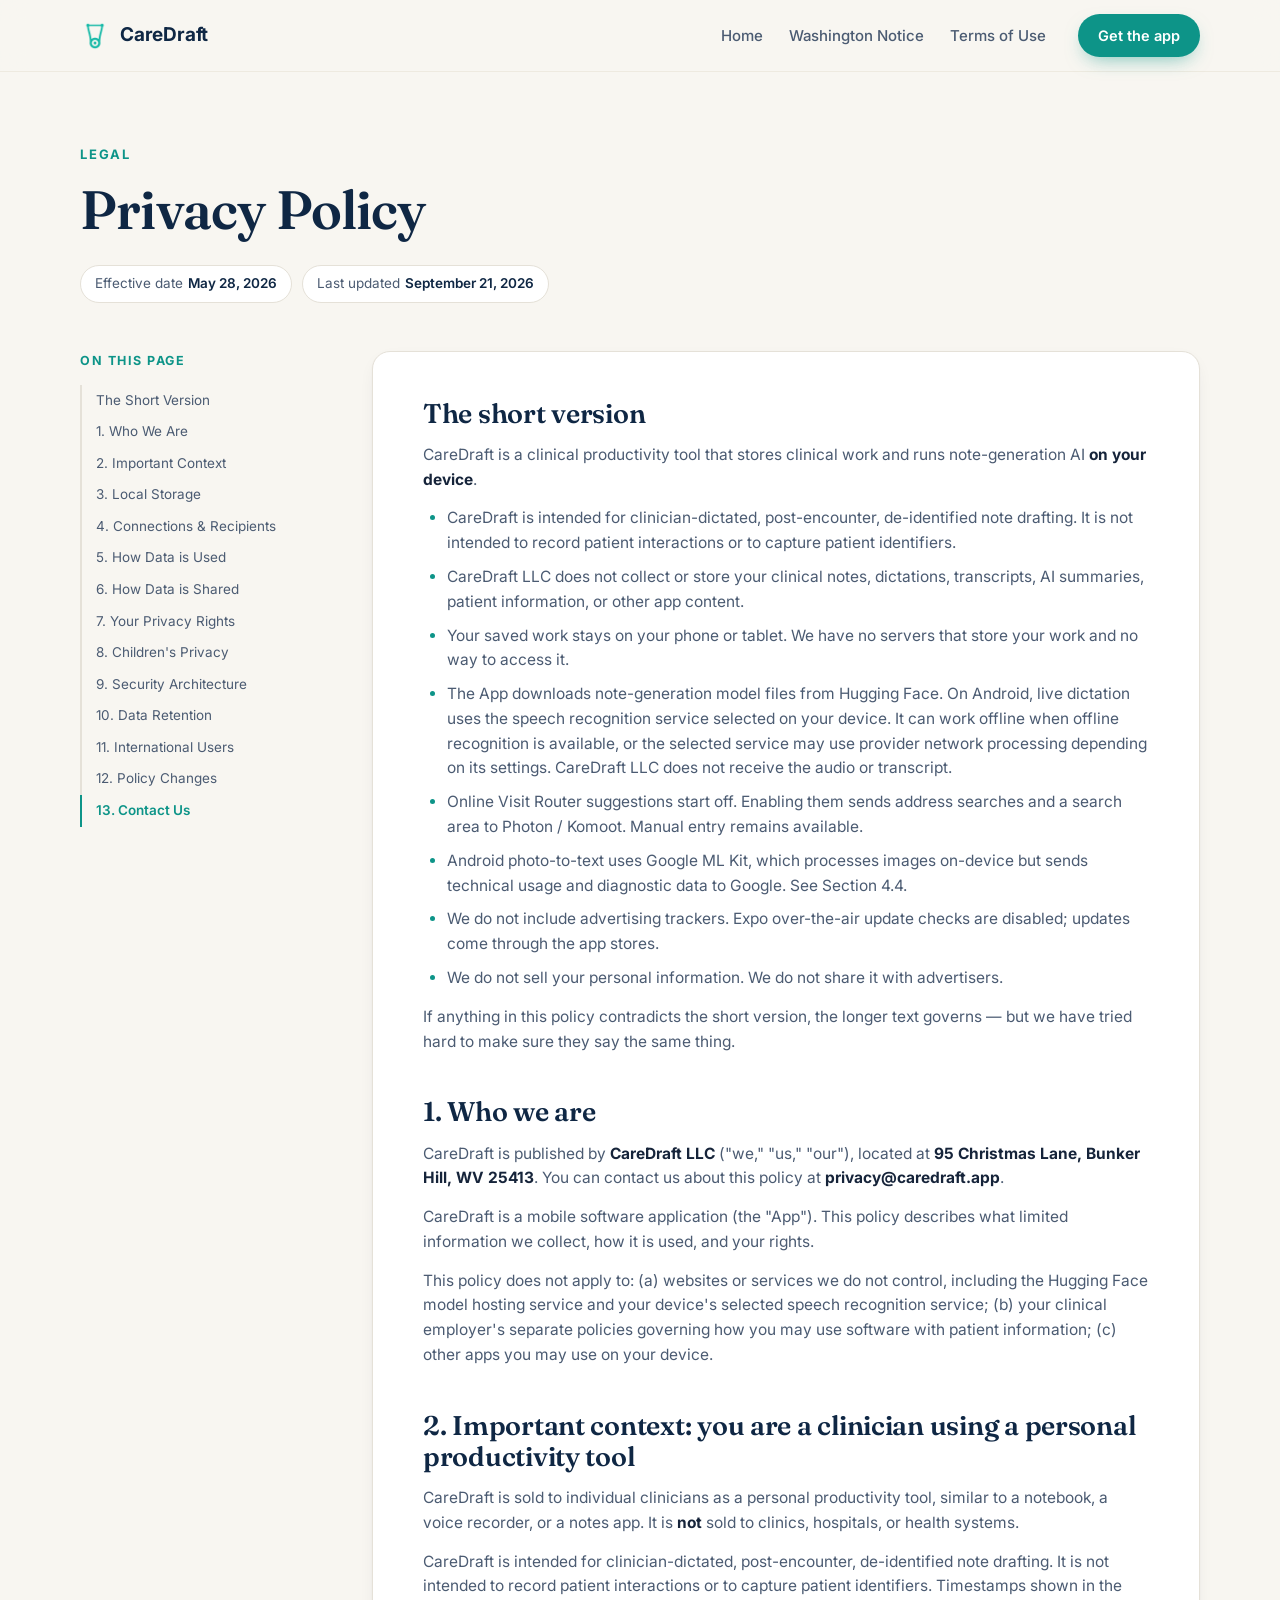
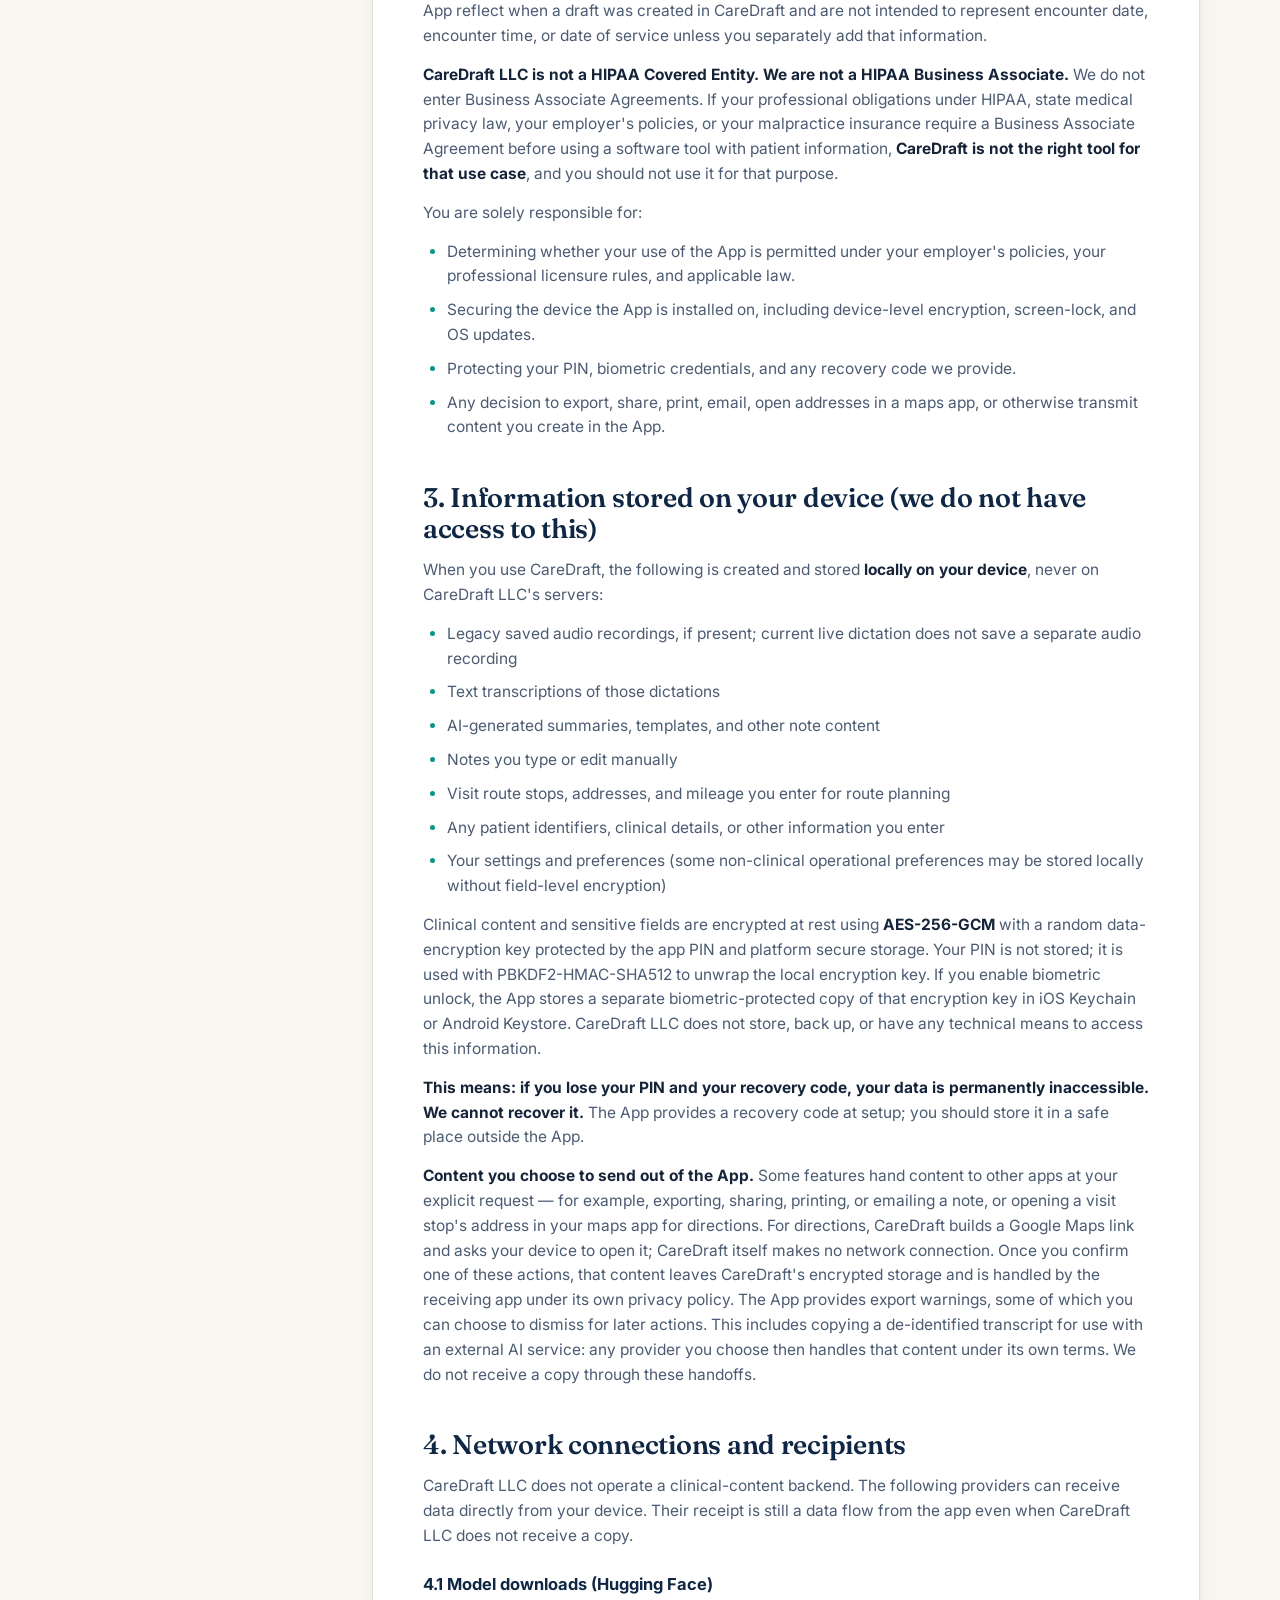
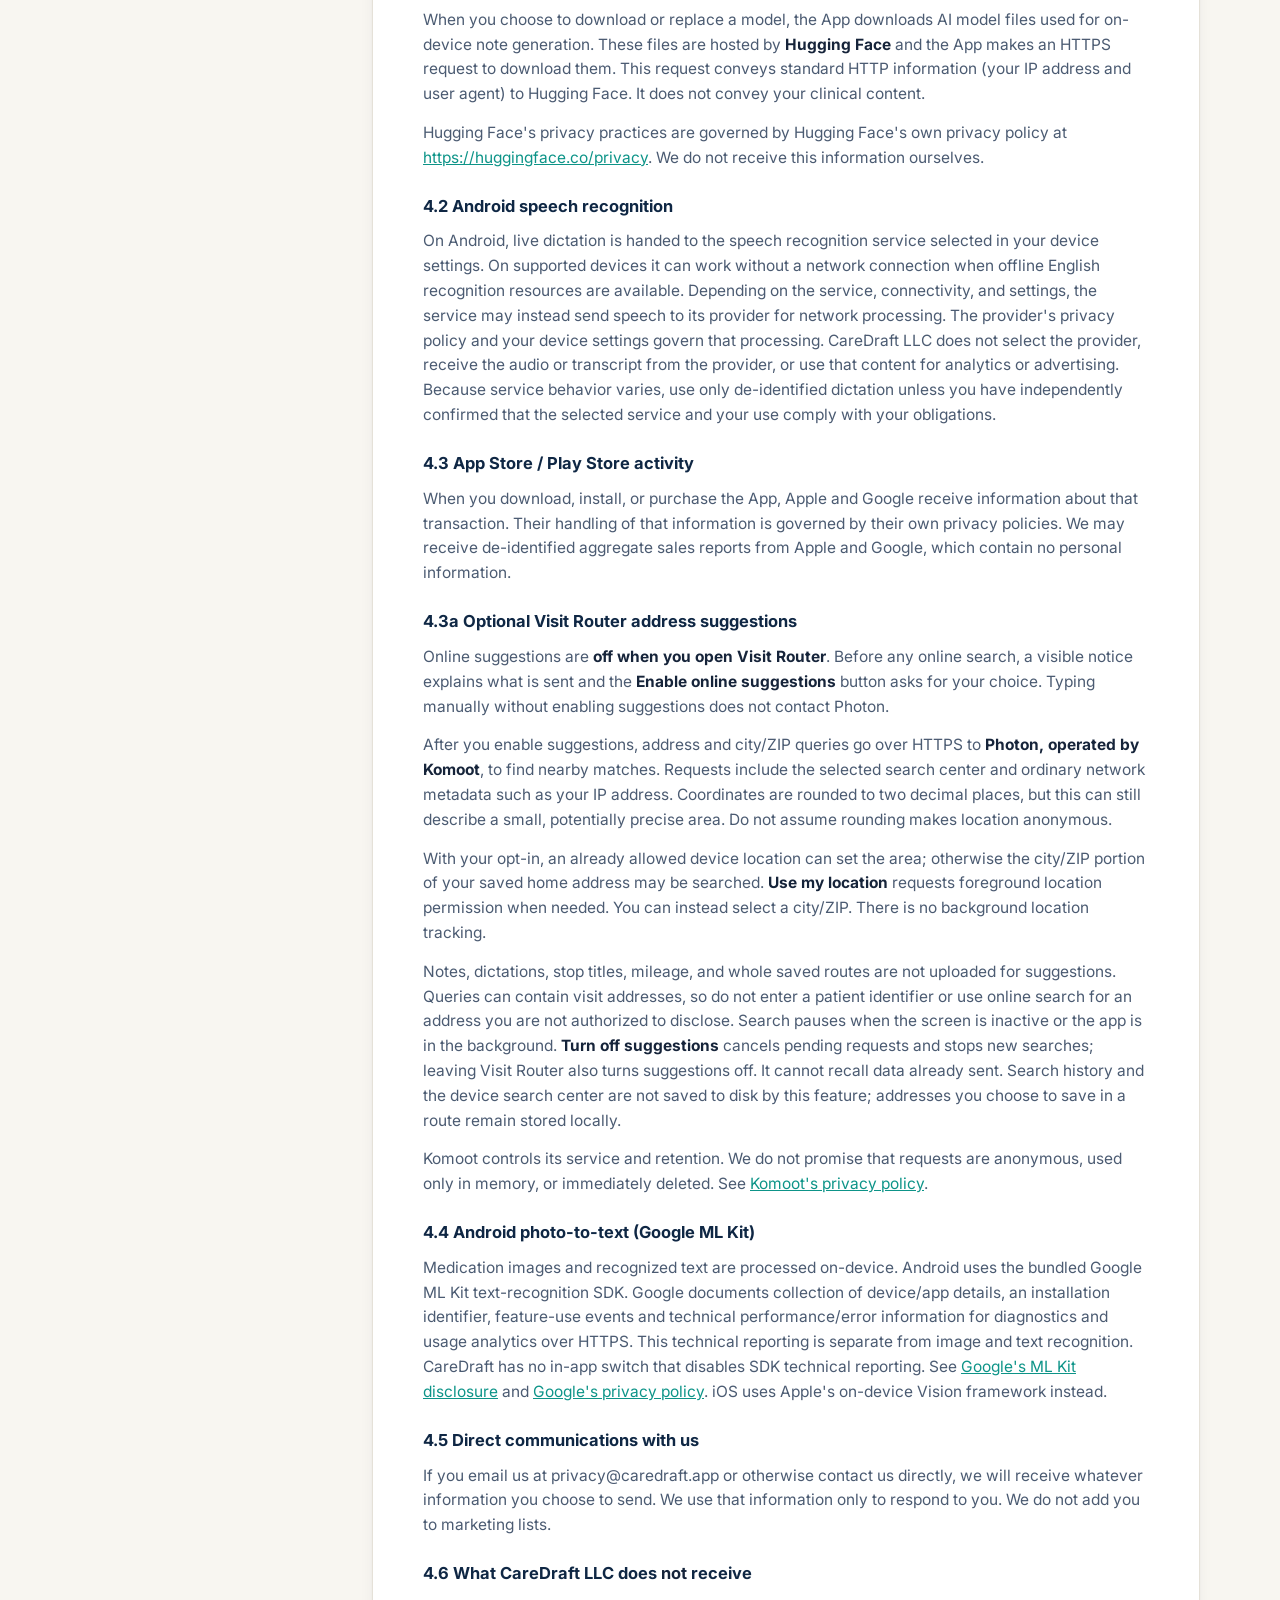
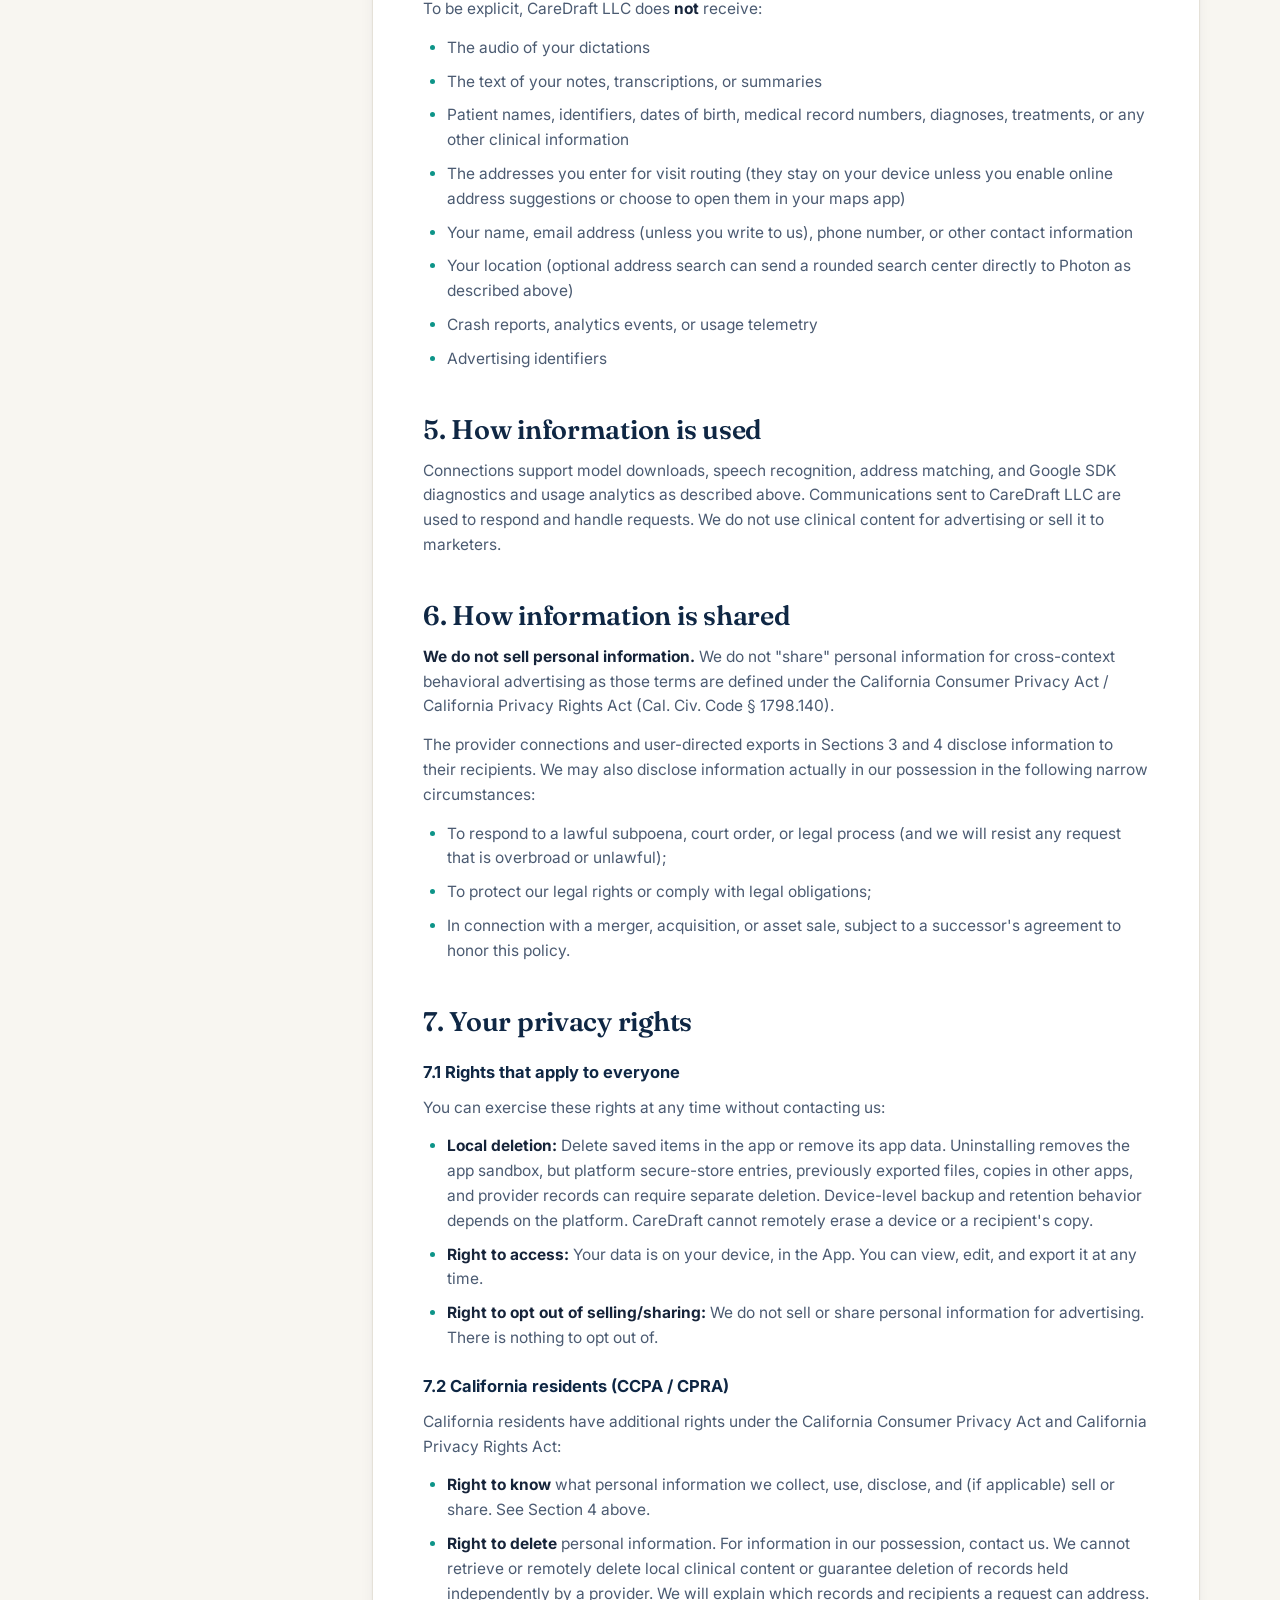
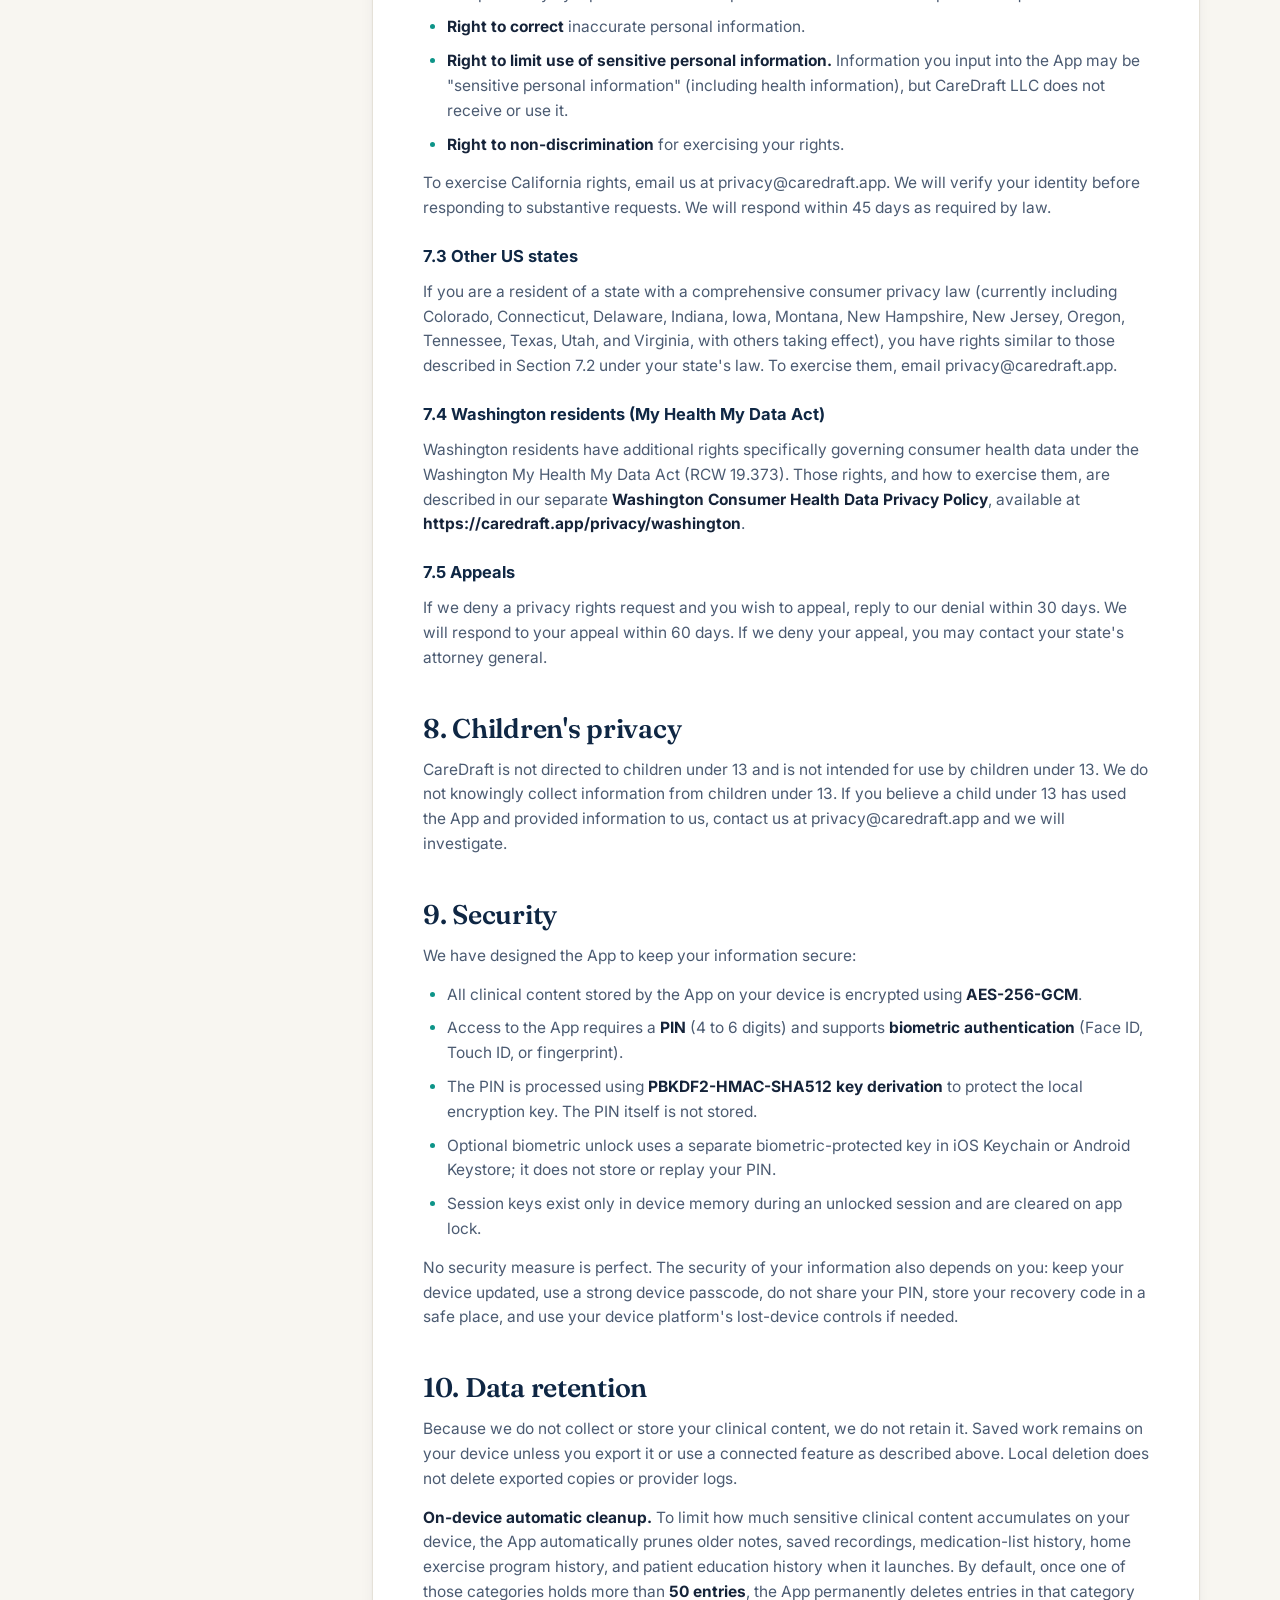
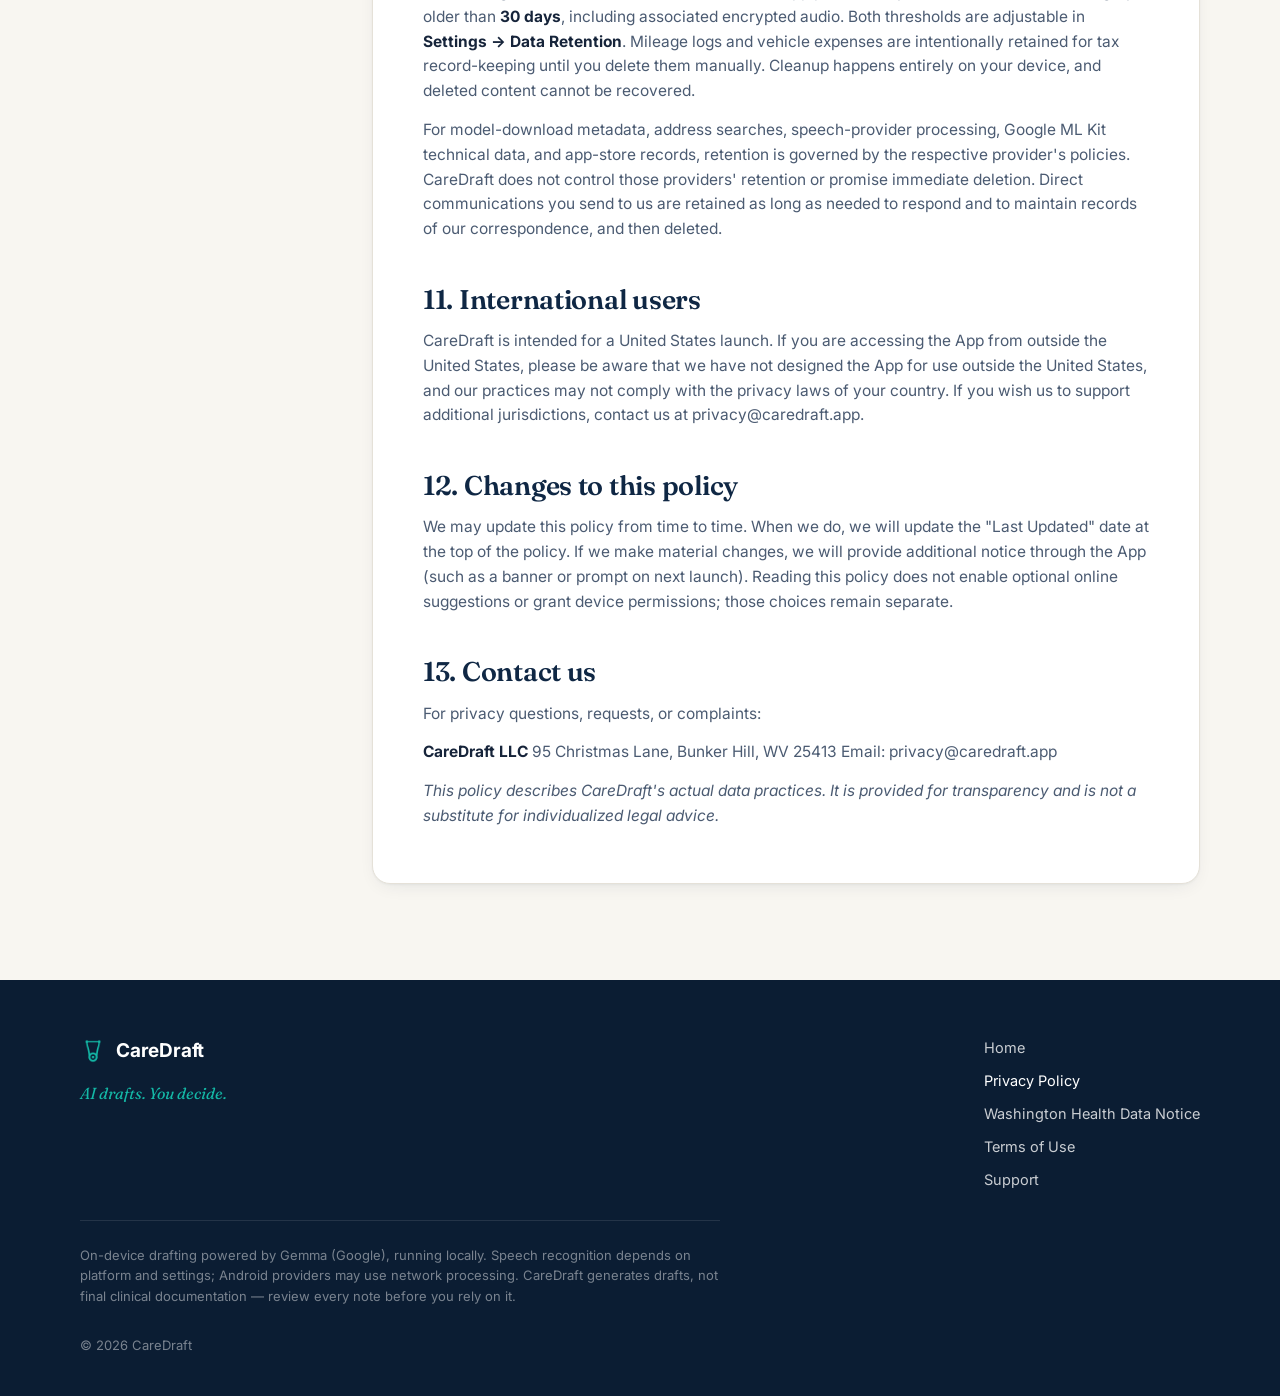
==== commit 9340f19e: "Publish the full Terms of Use, add a support page, fix homepage claims The Terms page was a hand-edi" ====
--- a/privacy/index.html
+++ b/privacy/index.html
@@ -262,6 +262,7 @@
         <a href="./" aria-current="page">Privacy Policy</a>
         <a href="washington/">Washington Health Data Notice</a>
         <a href="../terms/">Terms of Use</a>
+        <a href="../support/">Support</a>
       </nav>
       <p class="footer-fine">
         On-device drafting powered by Gemma (Google), running locally. Speech recognition depends on platform and settings; Android providers may use network processing. CareDraft generates drafts, not final clinical
--- a/styles.css
+++ b/styles.css
@@ -1927,3 +1927,40 @@
 @media (prefers-reduced-motion: reduce) {
   .home *, .home *::before, .home *::after { animation: none !important; transition: none !important; }
 }
+
+/* Concise release overview; deeper details live in the FAQ. */
+.security-link { display: inline-block; color: #8be0c7; margin-top: 26px; font-size: 14px; text-underline-offset: 4px; }
+.home .review-reminder { padding-block: 36px; background: #f0ede5; }
+.review-reminder .shell { display: flex; align-items: center; gap: 32px; }
+.home .review-reminder h2 { font-size: 28px; flex-shrink: 0; }
+.review-reminder p { color: var(--ink-soft); font-size: 14px; line-height: 1.7; }
+@media (max-width: 640px) {
+  .review-reminder .shell { display: block; }
+  .review-reminder p { margin-top: 12px; }
+  .demo-enhanced .demo-options { display: flex; }
+  .demo-options button { flex: 1 1 auto; }
+}
+
+/* Feature previews retain visual detail alongside concise descriptions. */
+.education-paper { padding: 20px; background: white; border: 1px solid var(--line); border-radius: 6px; box-shadow: 0 5px 0 -2px #fff, 0 6px 0 -2px var(--line); }
+.paper-mark { display: block; color: #15803d; font-size: 9px; letter-spacing: .08em; text-transform: uppercase; margin-bottom: 15px; }
+.packet-topic { display: flex; gap: 12px; align-items: center; padding-top: 15px; margin-top: 15px; border-top: 1px solid var(--line-soft); }
+.packet-topic > span { color: #15803d; background: #e8f3ea; border-radius: 50%; padding: 7px; font-size: 11px; }
+.packet-topic strong { font-size: 12px; color: var(--navy); }
+.packet-topic p { font-size: 11px; color: var(--ink-soft); margin-top: 3px; }
+.mileage-totals { display: grid; grid-template-columns: 1fr 1fr; gap: 12px; margin-bottom: 18px; }
+.mileage-totals > div { padding: 18px 12px; background: #edf3fc; border: 1px solid #d9e3f3; border-radius: 12px; }
+.mileage-totals span { display: block; font-size: 10px; color: var(--ink-soft); margin-bottom: 8px; }
+.mileage-totals strong { font-size: clamp(20px, 2.4vw, 30px); color: #1e477c; }
+.mileage-totals small { font-size: 12px; font-weight: 500; }
+.toolkit-caption { text-align: center; font-size: 12px; color: var(--ink-soft); margin-top: 36px; line-height: 1.7; }
+.toolkit-caption a { text-underline-offset: 3px; }
+
+/* Lead with the account-free, subscription-free experience. */
+.signup-callout { margin: 24px 0; padding: 20px 24px; border-radius: 12px; background: #164e46; color: #fff; border-left: 5px solid #8be0c7; }
+.signup-callout strong { display: block; font: 600 clamp(26px, 2.5vw, 34px)/1.18 var(--font-display); letter-spacing: -.02em; }
+.signup-callout p + p { margin-top: 10px; color: #d8eee6; font-size: 13px; line-height: 1.6; }
+@media (max-width: 640px) {
+  .signup-callout { padding: 18px 20px; margin: 20px 0; }
+  .signup-callout strong { font-size: 28px; }
+}
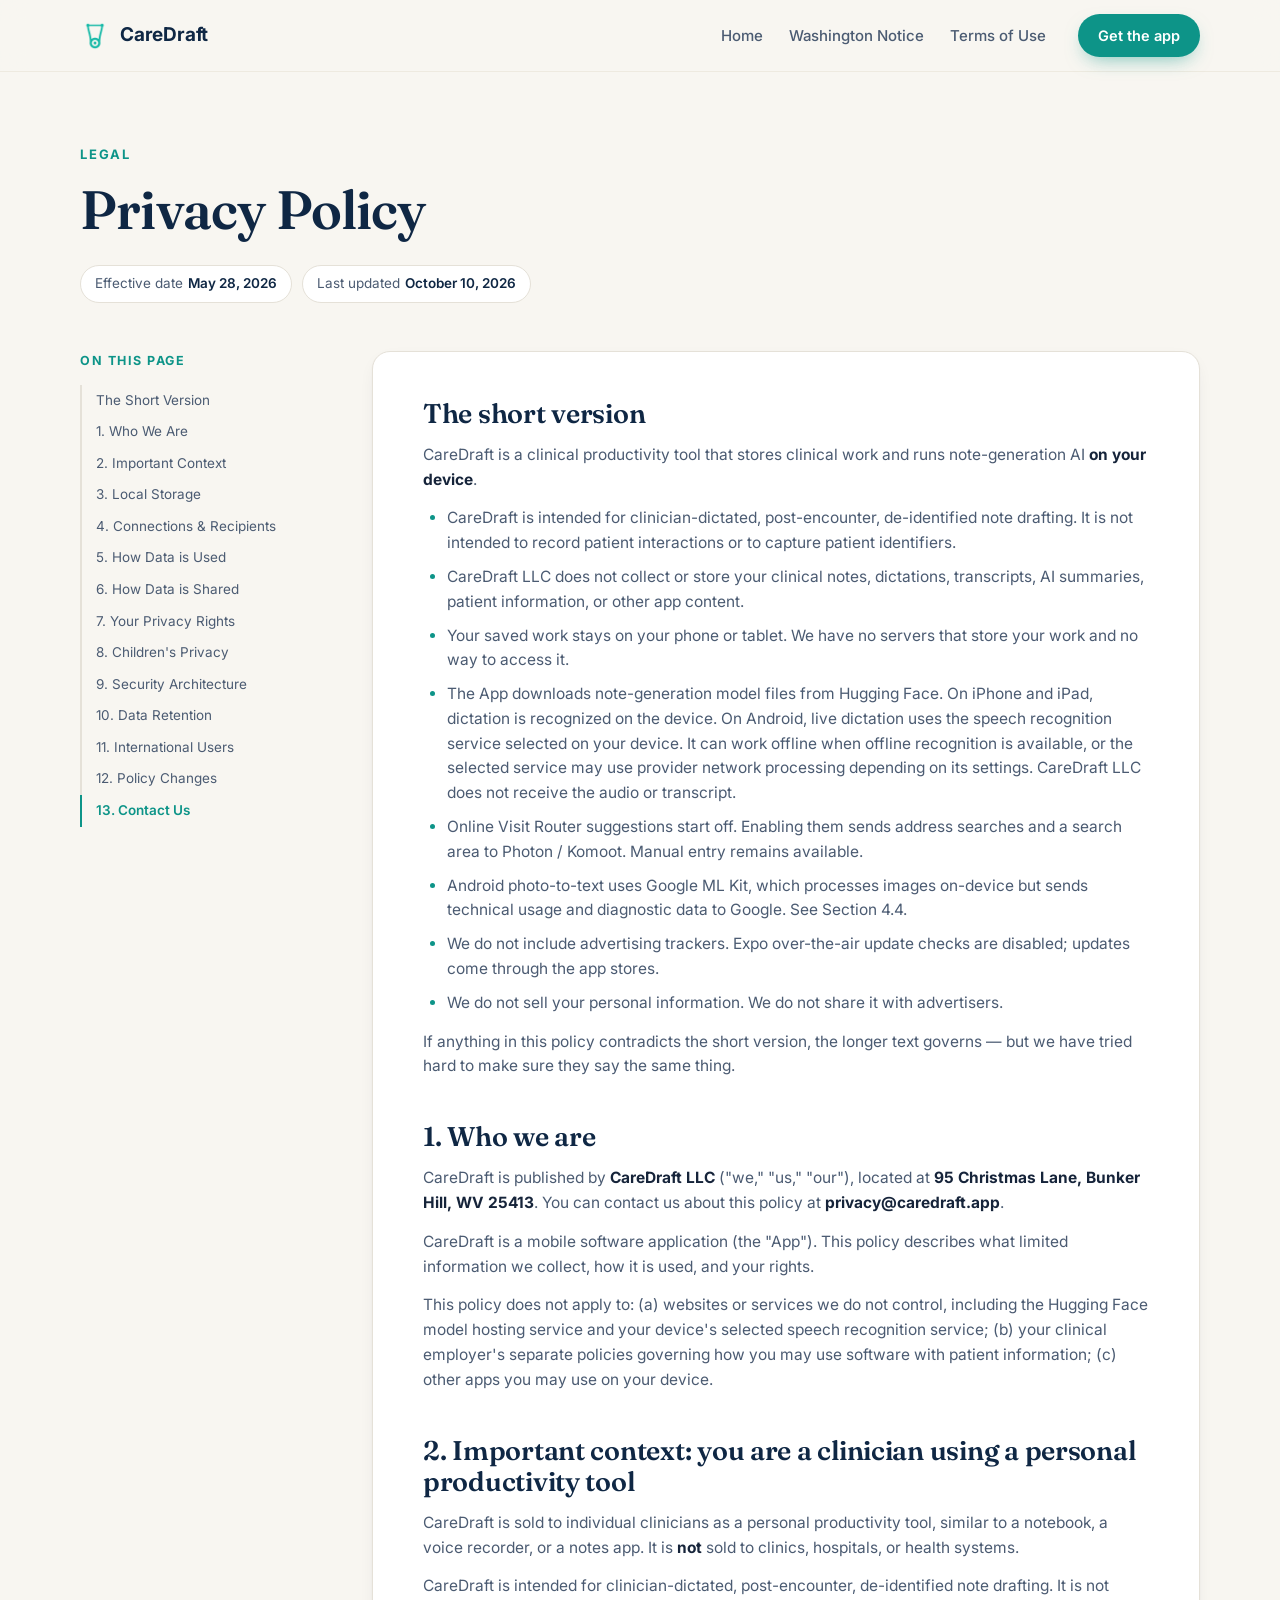
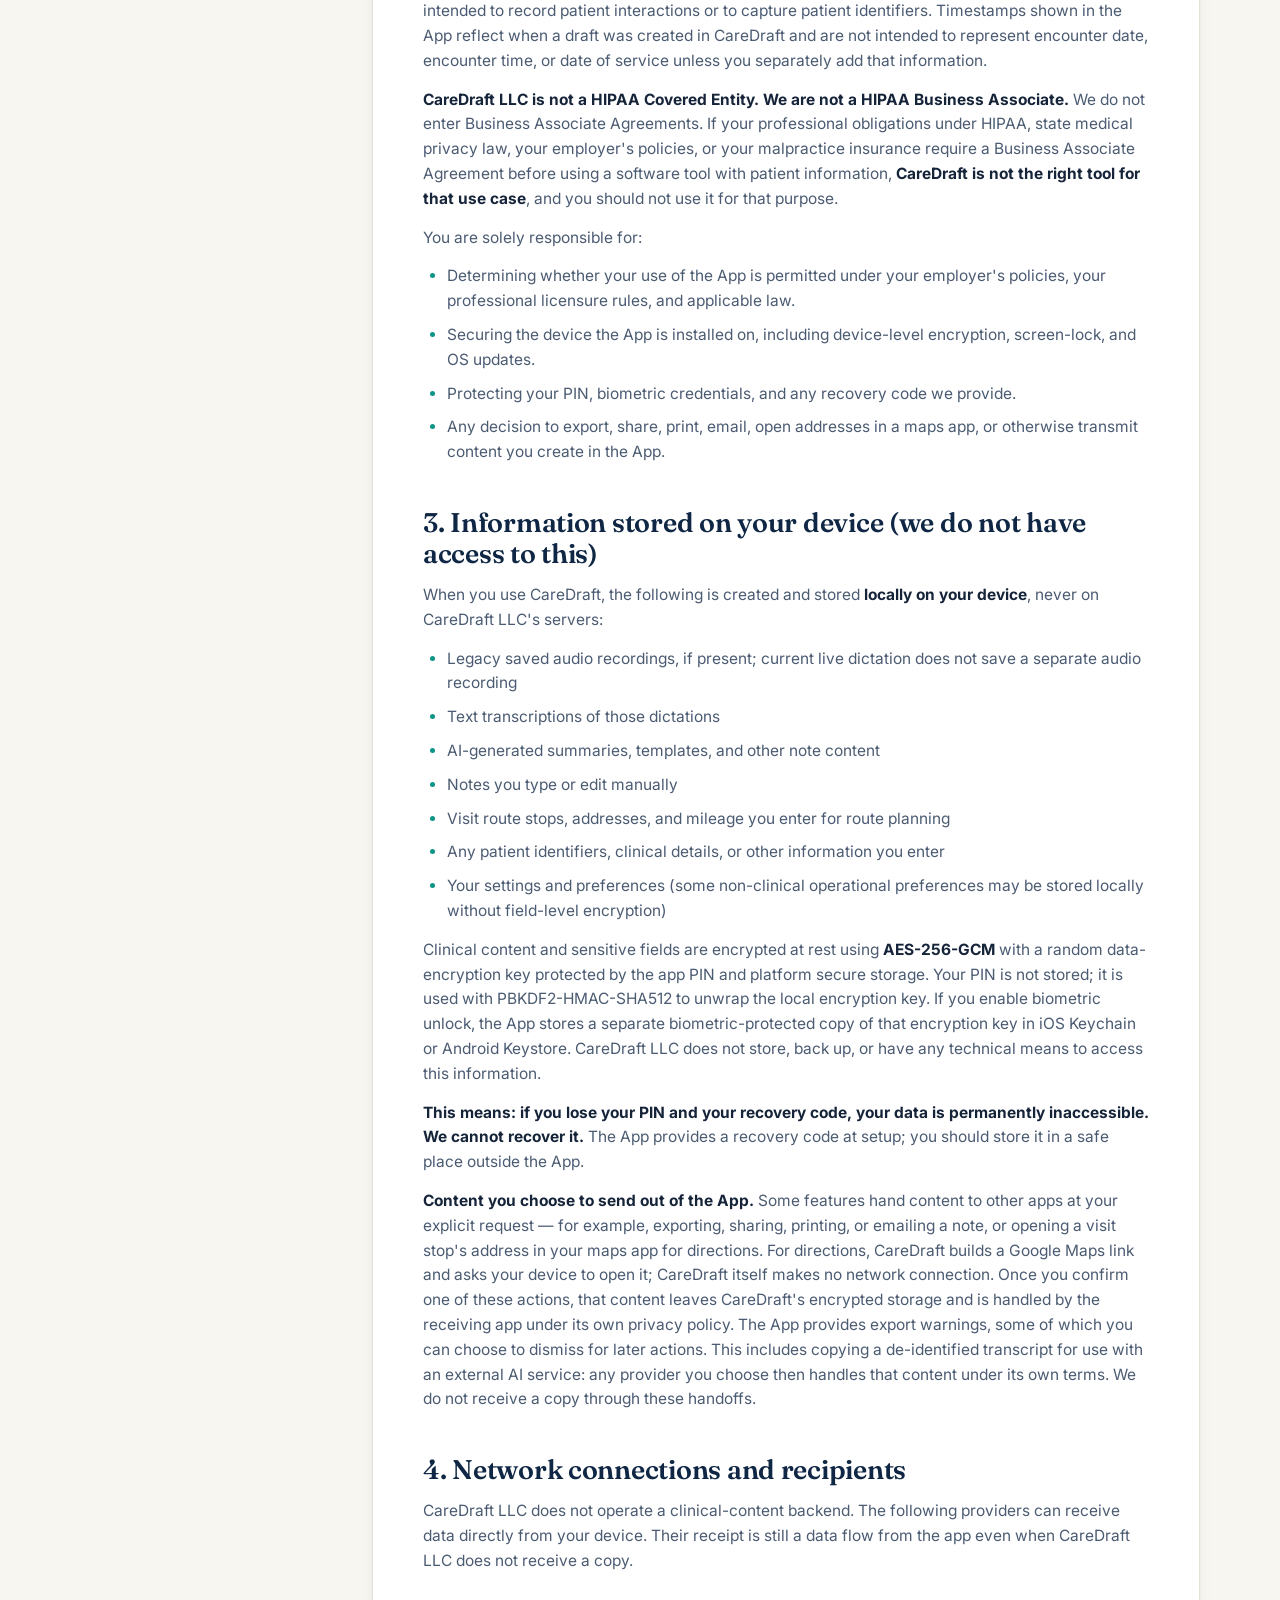
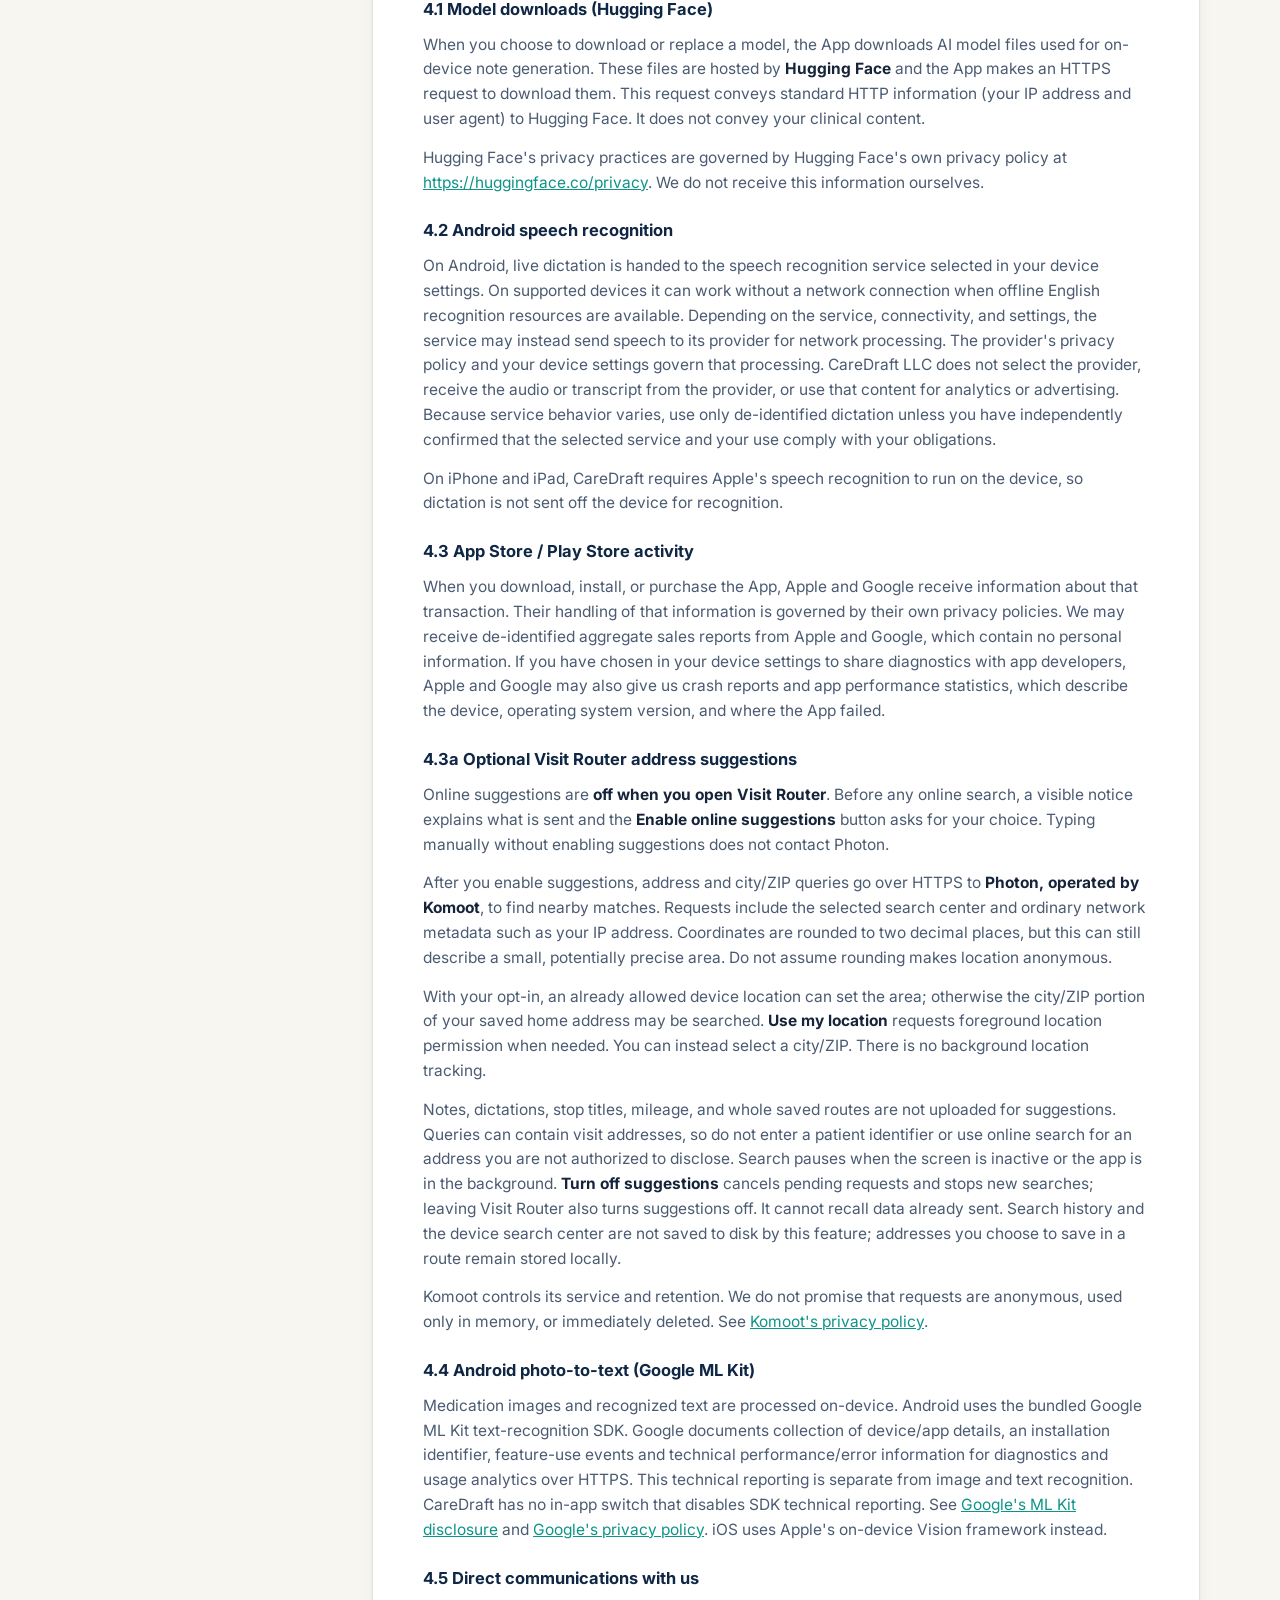
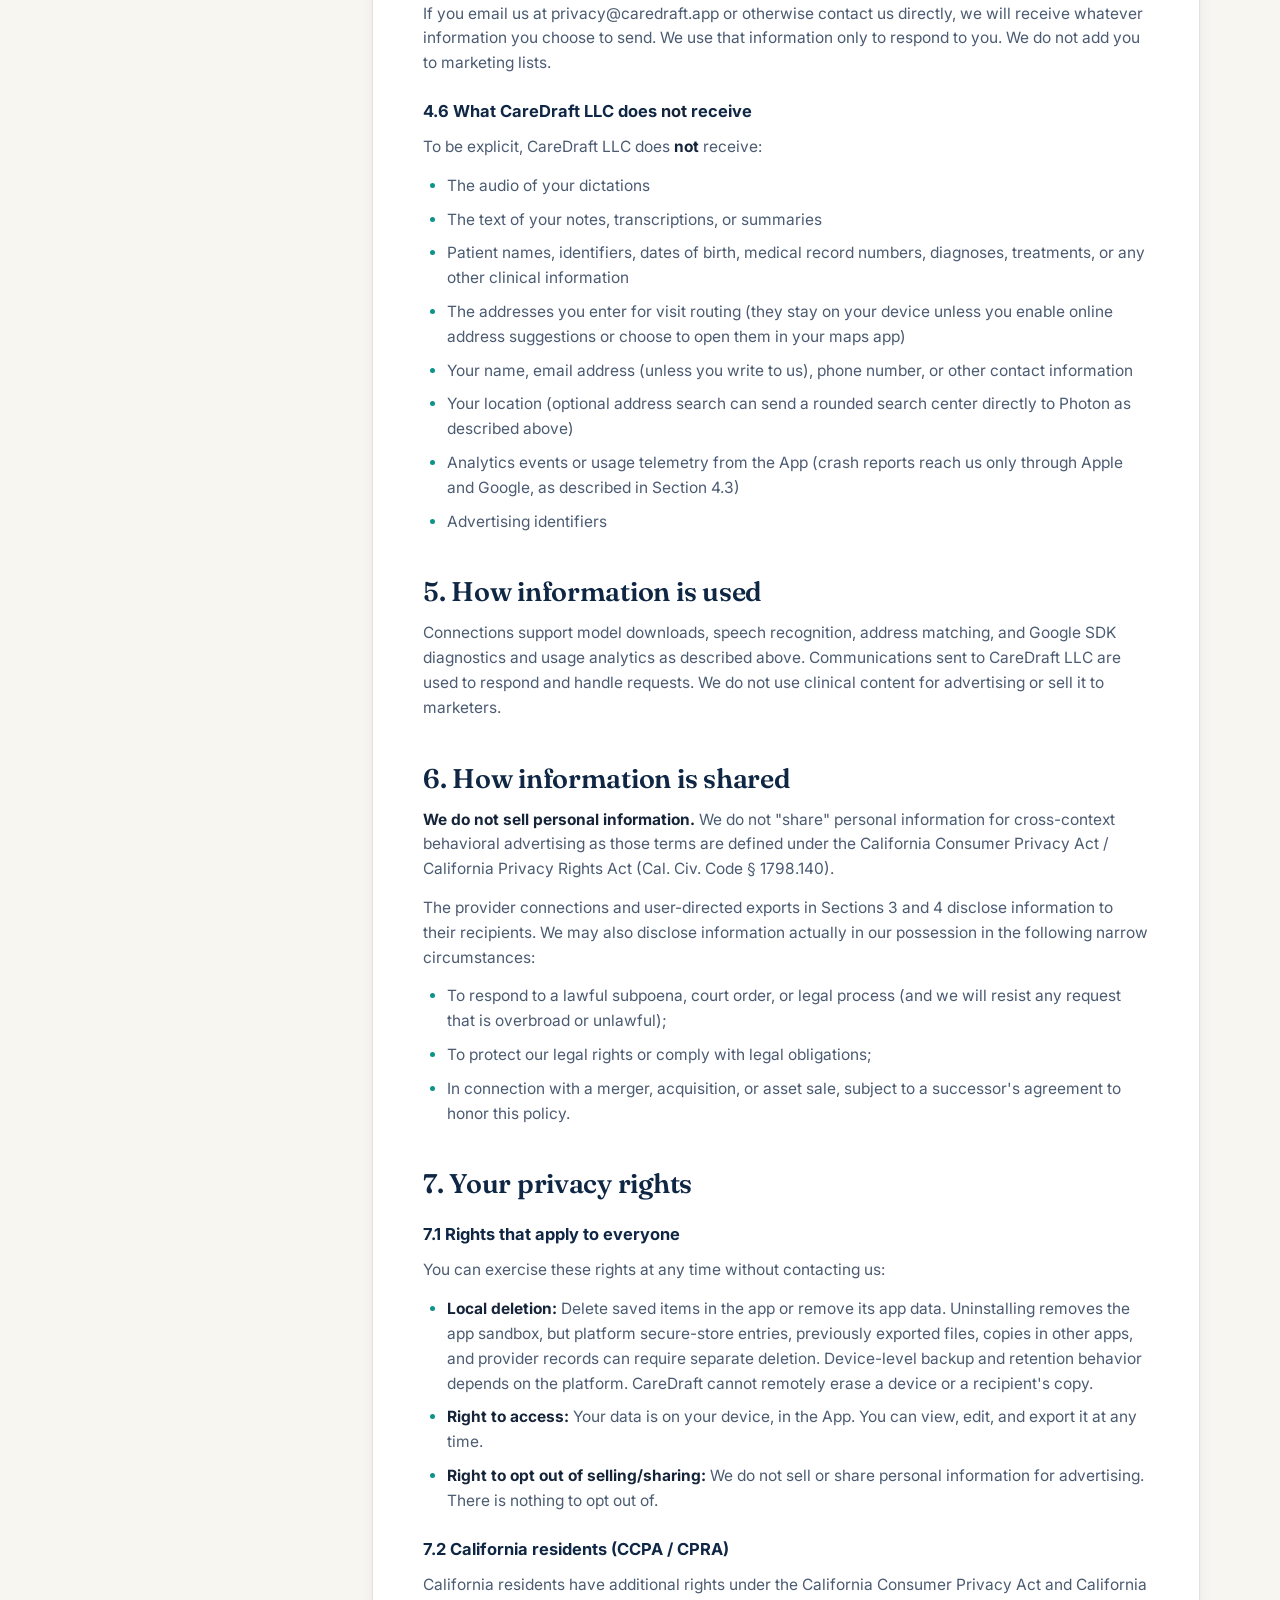
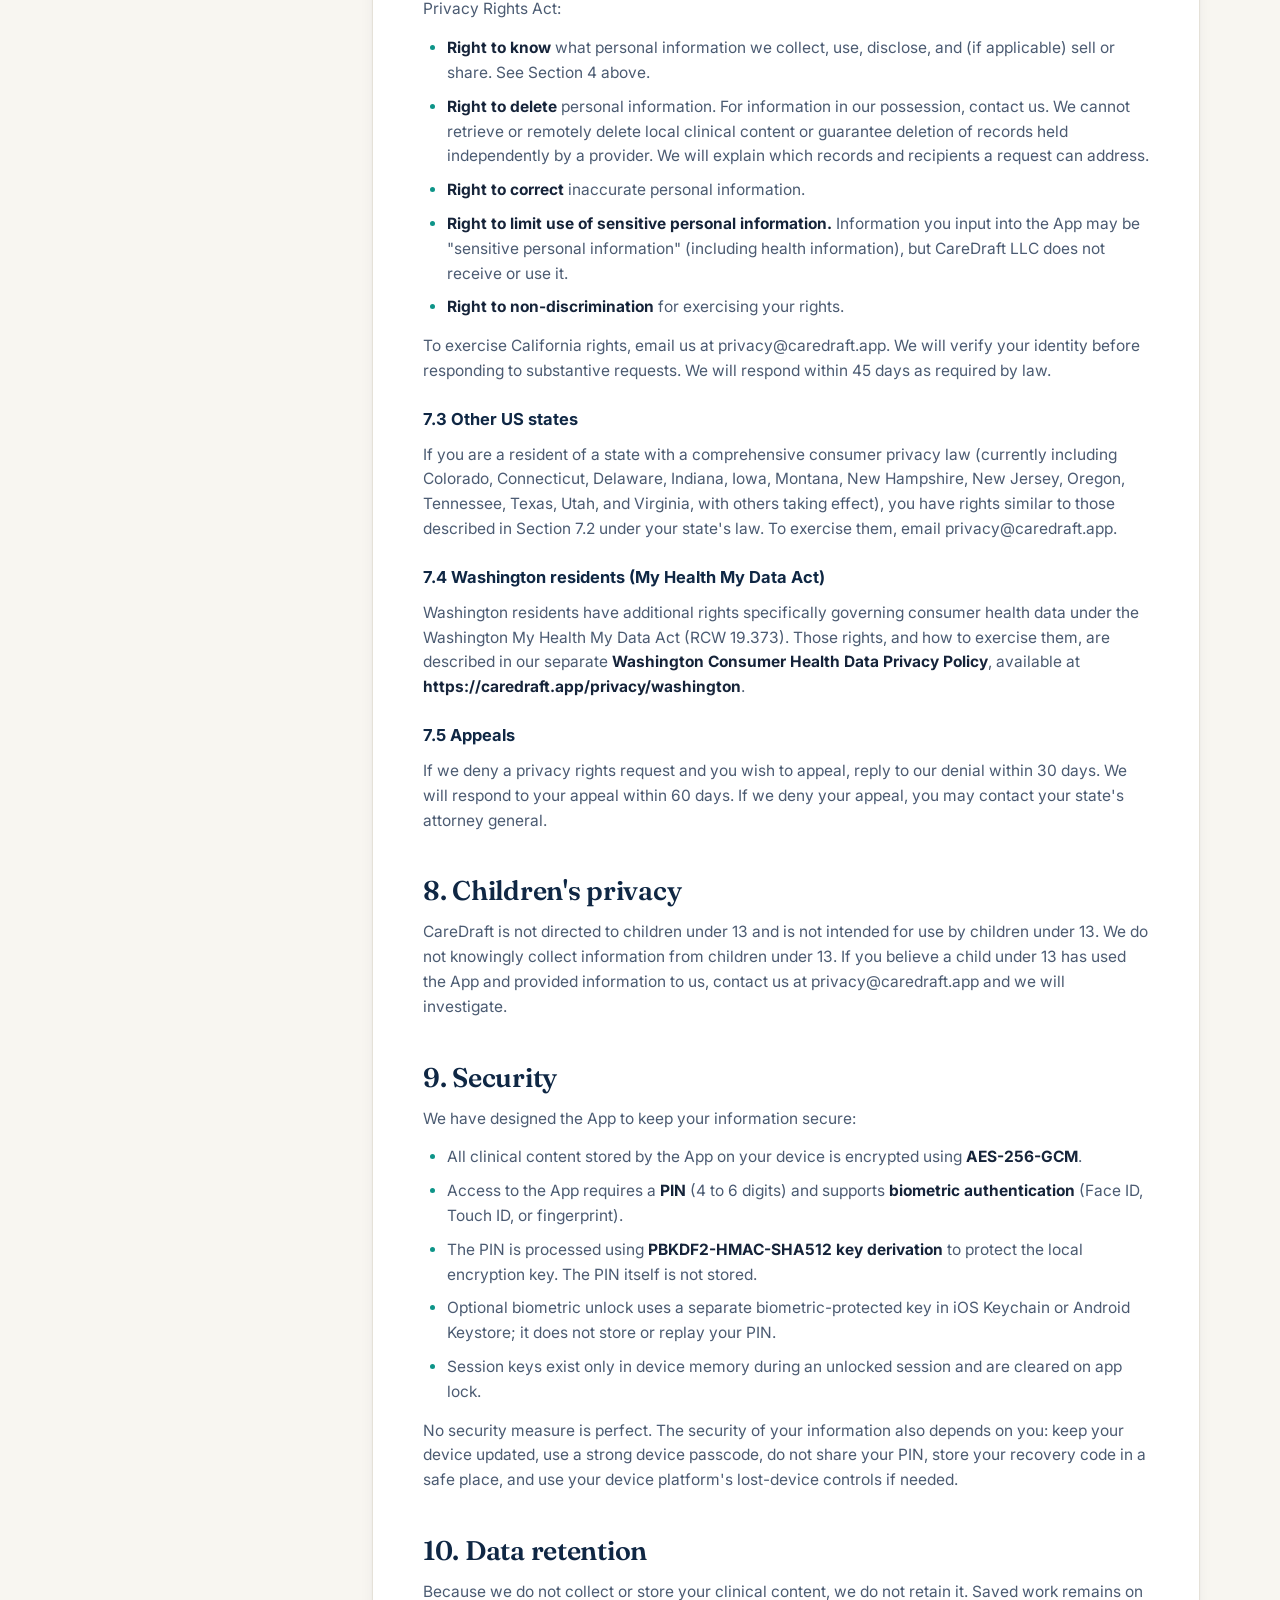
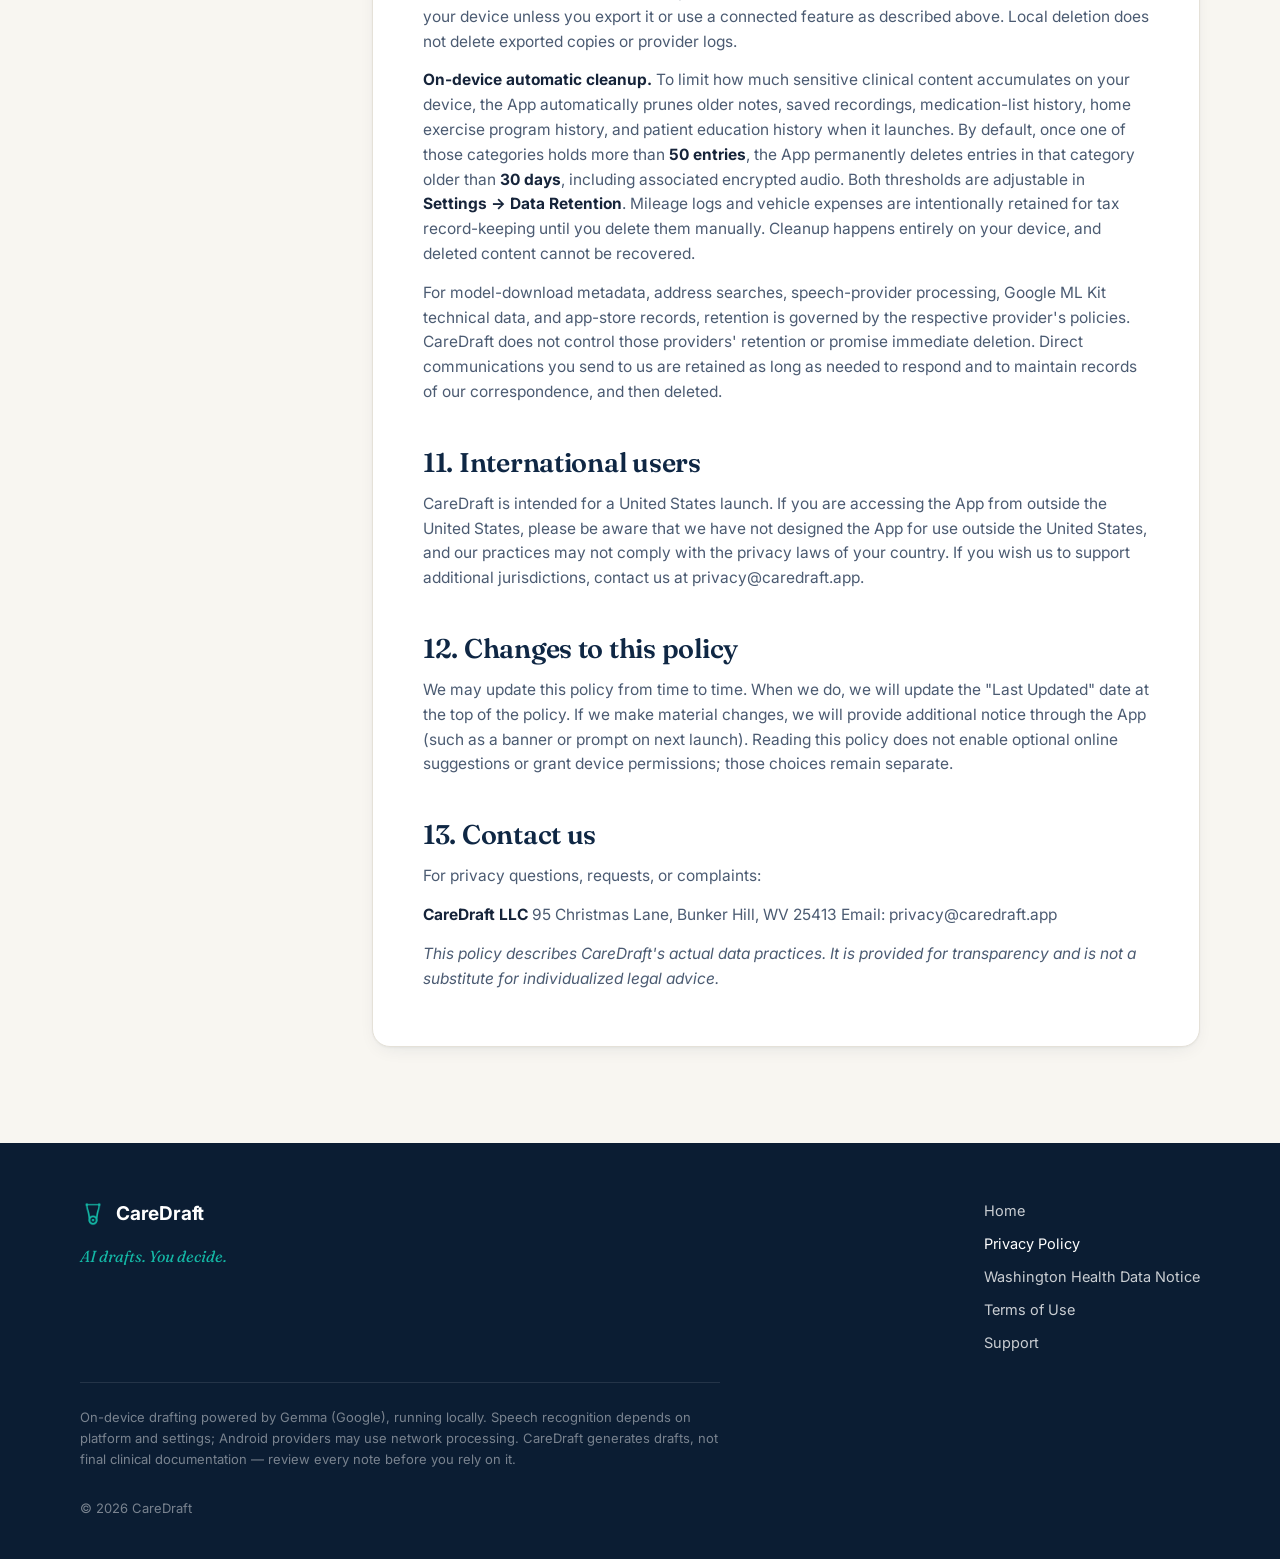
==== commit 963834a2: "Sync the privacy policy's crash-report and iOS dictation corrections Re-rendered from the app repo's" ====
--- a/privacy/index.html
+++ b/privacy/index.html
@@ -53,7 +53,7 @@
         <h1>Privacy Policy</h1>
         <div class="legal-meta">
           <span>Effective date <strong>May 28, 2026</strong></span>
-          <span>Last updated <strong>September 21, 2026</strong></span>
+          <span>Last updated <strong>October 10, 2026</strong></span>
         </div>
       </div>
     </section>
@@ -89,7 +89,7 @@
           <li>CareDraft is intended for clinician-dictated, post-encounter, de-identified note drafting. It is not intended to record patient interactions or to capture patient identifiers.</li>
           <li>CareDraft LLC does not collect or store your clinical notes, dictations, transcripts, AI summaries, patient information, or other app content.</li>
           <li>Your saved work stays on your phone or tablet. We have no servers that store your work and no way to access it.</li>
-          <li>The App downloads note-generation model files from Hugging Face. On Android, live dictation uses the speech recognition service selected on your device. It can work offline when offline recognition is available, or the selected service may use provider network processing depending on its settings. CareDraft LLC does not receive the audio or transcript.</li>
+          <li>The App downloads note-generation model files from Hugging Face. On iPhone and iPad, dictation is recognized on the device. On Android, live dictation uses the speech recognition service selected on your device. It can work offline when offline recognition is available, or the selected service may use provider network processing depending on its settings. CareDraft LLC does not receive the audio or transcript.</li>
           <li>Online Visit Router suggestions start off. Enabling them sends address searches and a search area to Photon / Komoot. Manual entry remains available.</li>
           <li>Android photo-to-text uses Google ML Kit, which processes images on-device but sends technical usage and diagnostic data to Google. See Section 4.4.</li>
           <li>We do not include advertising trackers. Expo over-the-air update checks are disabled; updates come through the app stores.</li>
@@ -140,8 +140,9 @@
           <p>Hugging Face's privacy practices are governed by Hugging Face's own privacy policy at <a href="https://huggingface.co/privacy">https://huggingface.co/privacy</a>. We do not receive this information ourselves.</p>
           <h3>4.2 Android speech recognition</h3>
           <p>On Android, live dictation is handed to the speech recognition service selected in your device settings. On supported devices it can work without a network connection when offline English recognition resources are available. Depending on the service, connectivity, and settings, the service may instead send speech to its provider for network processing. The provider's privacy policy and your device settings govern that processing. CareDraft LLC does not select the provider, receive the audio or transcript from the provider, or use that content for analytics or advertising. Because service behavior varies, use only de-identified dictation unless you have independently confirmed that the selected service and your use comply with your obligations.</p>
+          <p>On iPhone and iPad, CareDraft requires Apple's speech recognition to run on the device, so dictation is not sent off the device for recognition.</p>
           <h3>4.3 App Store / Play Store activity</h3>
-          <p>When you download, install, or purchase the App, Apple and Google receive information about that transaction. Their handling of that information is governed by their own privacy policies. We may receive de-identified aggregate sales reports from Apple and Google, which contain no personal information.</p>
+          <p>When you download, install, or purchase the App, Apple and Google receive information about that transaction. Their handling of that information is governed by their own privacy policies. We may receive de-identified aggregate sales reports from Apple and Google, which contain no personal information. If you have chosen in your device settings to share diagnostics with app developers, Apple and Google may also give us crash reports and app performance statistics, which describe the device, operating system version, and where the App failed.</p>
           <h3>4.3a Optional Visit Router address suggestions</h3>
           <p>Online suggestions are <strong>off when you open Visit Router</strong>. Before any online search, a visible notice explains what is sent and the <strong>Enable online suggestions</strong> button asks for your choice. Typing manually without enabling suggestions does not contact Photon.</p>
           <p>After you enable suggestions, address and city/ZIP queries go over HTTPS to <strong>Photon, operated by Komoot</strong>, to find nearby matches. Requests include the selected search center and ordinary network metadata such as your IP address. Coordinates are rounded to two decimal places, but this can still describe a small, potentially precise area. Do not assume rounding makes location anonymous.</p>
@@ -161,7 +162,7 @@
           <li>The addresses you enter for visit routing (they stay on your device unless you enable online address suggestions or choose to open them in your maps app)</li>
           <li>Your name, email address (unless you write to us), phone number, or other contact information</li>
           <li>Your location (optional address search can send a rounded search center directly to Photon as described above)</li>
-          <li>Crash reports, analytics events, or usage telemetry</li>
+          <li>Analytics events or usage telemetry from the App (crash reports reach us only through Apple and Google, as described in Section 4.3)</li>
           <li>Advertising identifiers</li>
           </ul>
           </section>
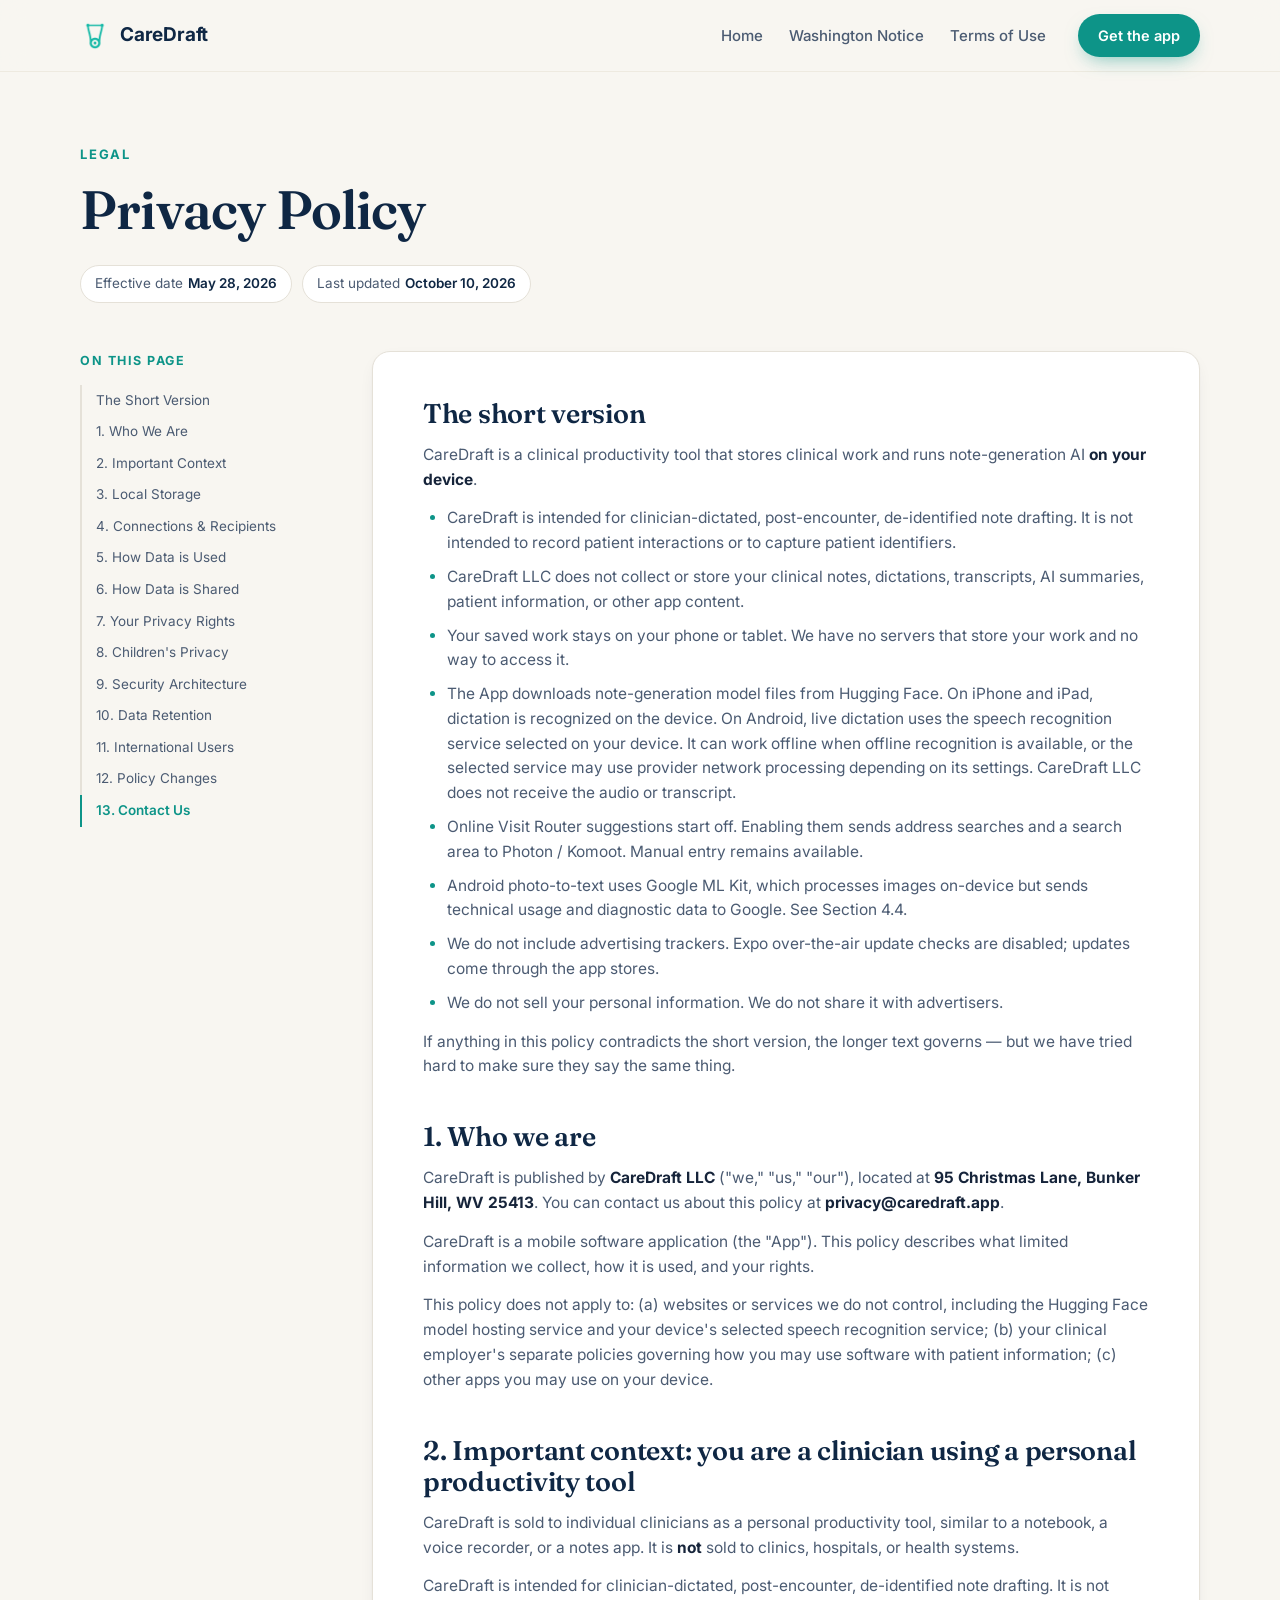
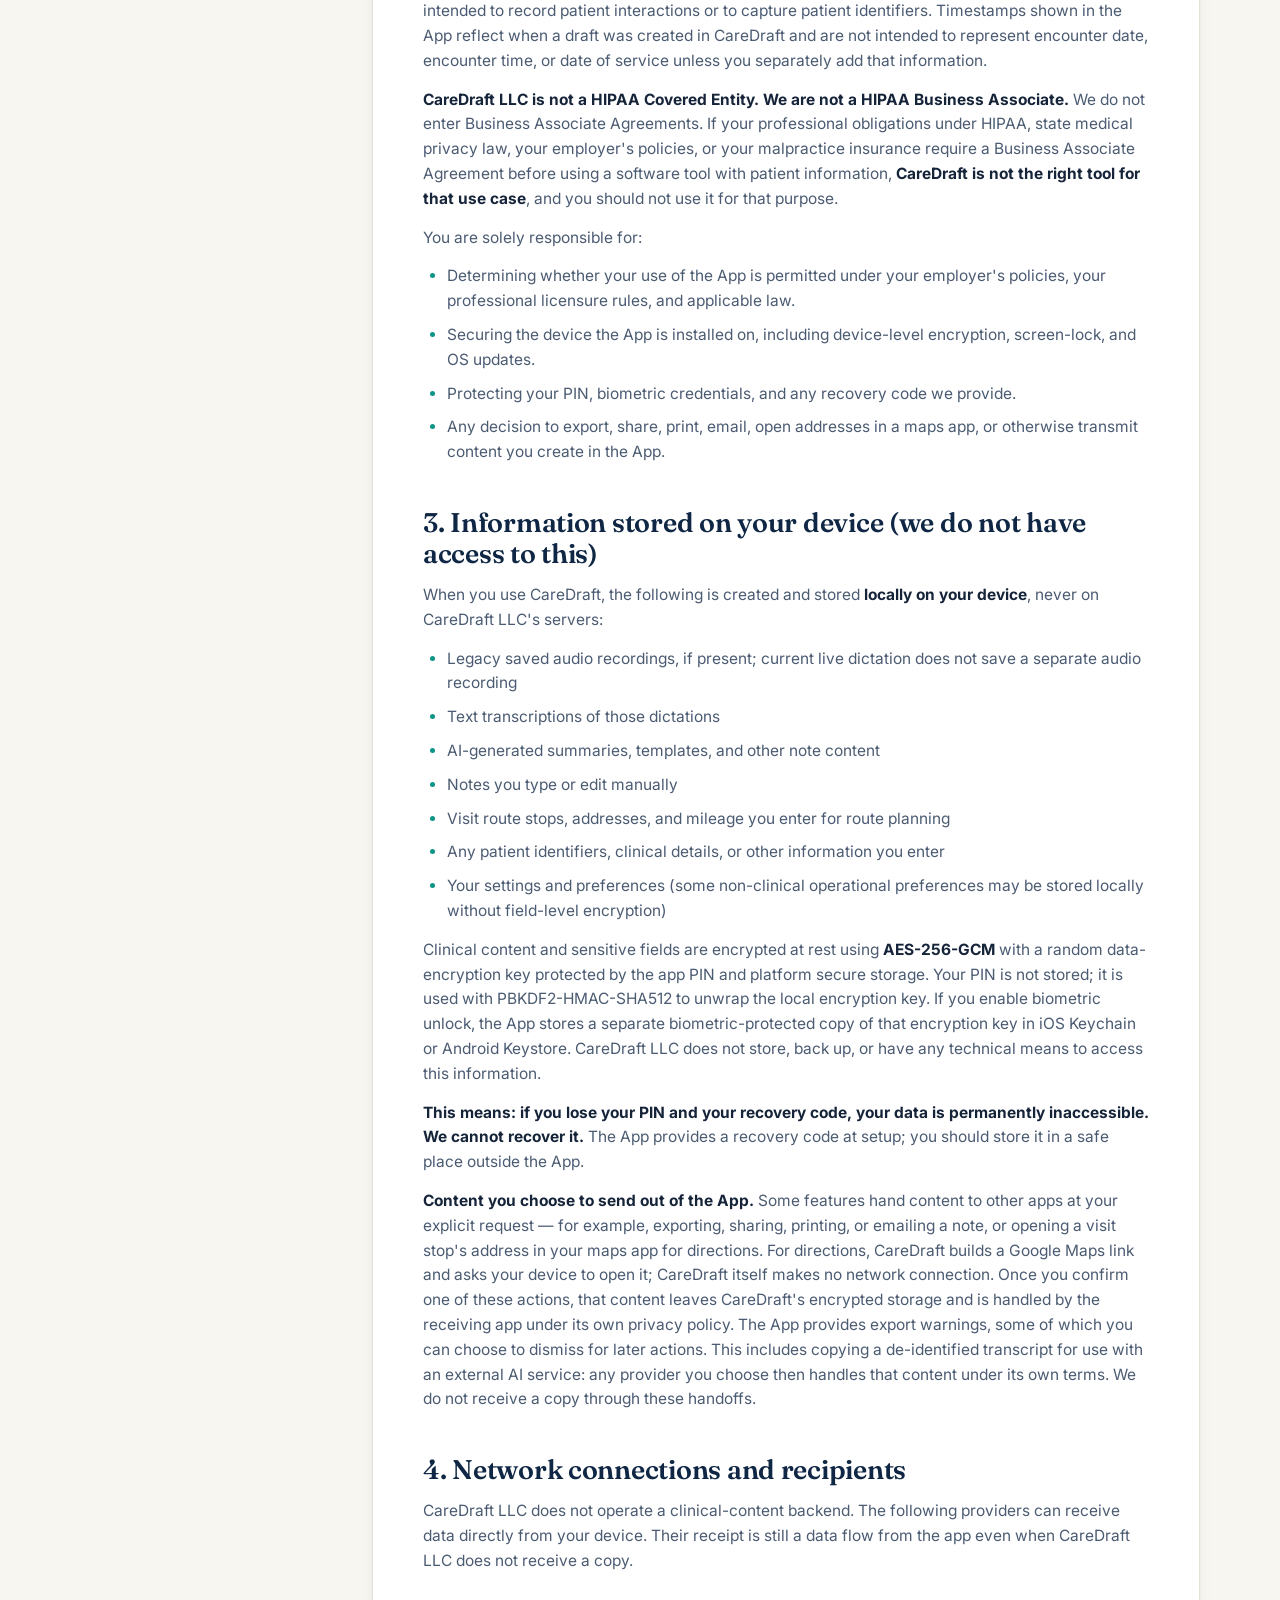
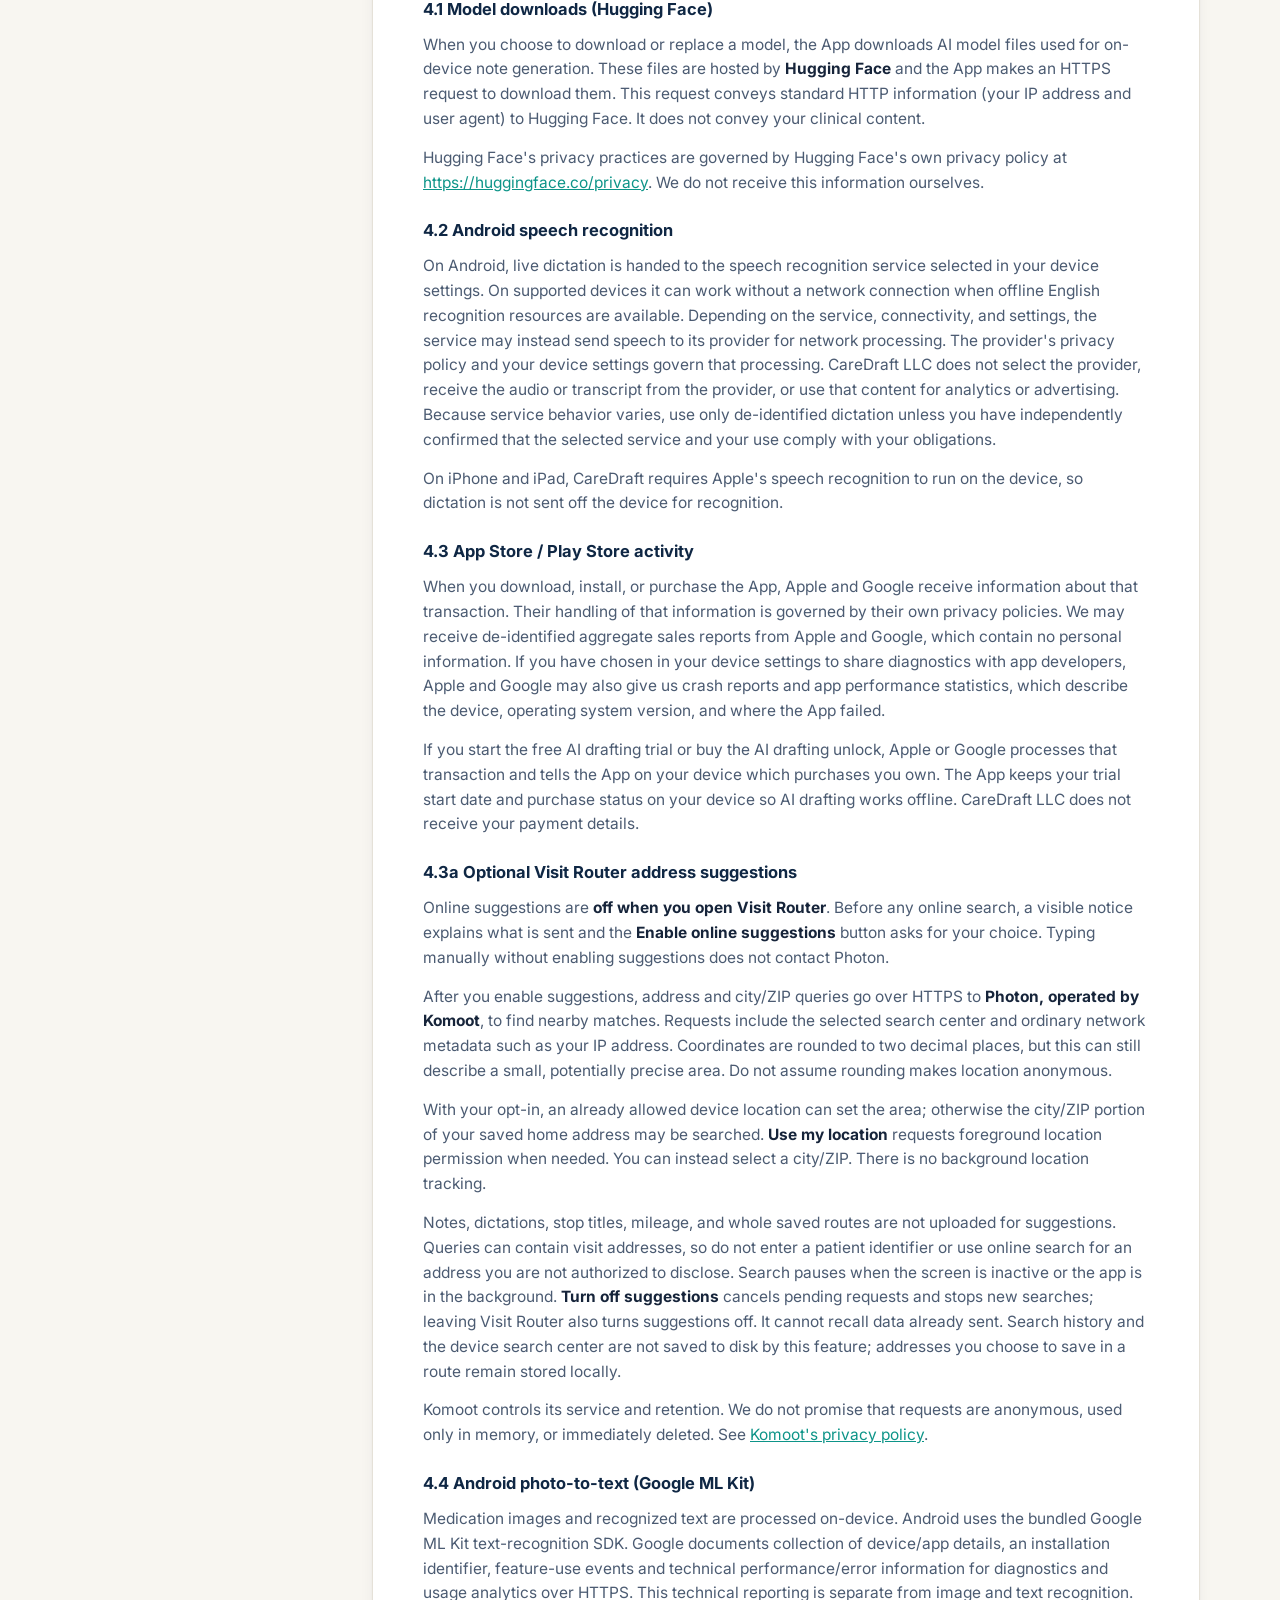
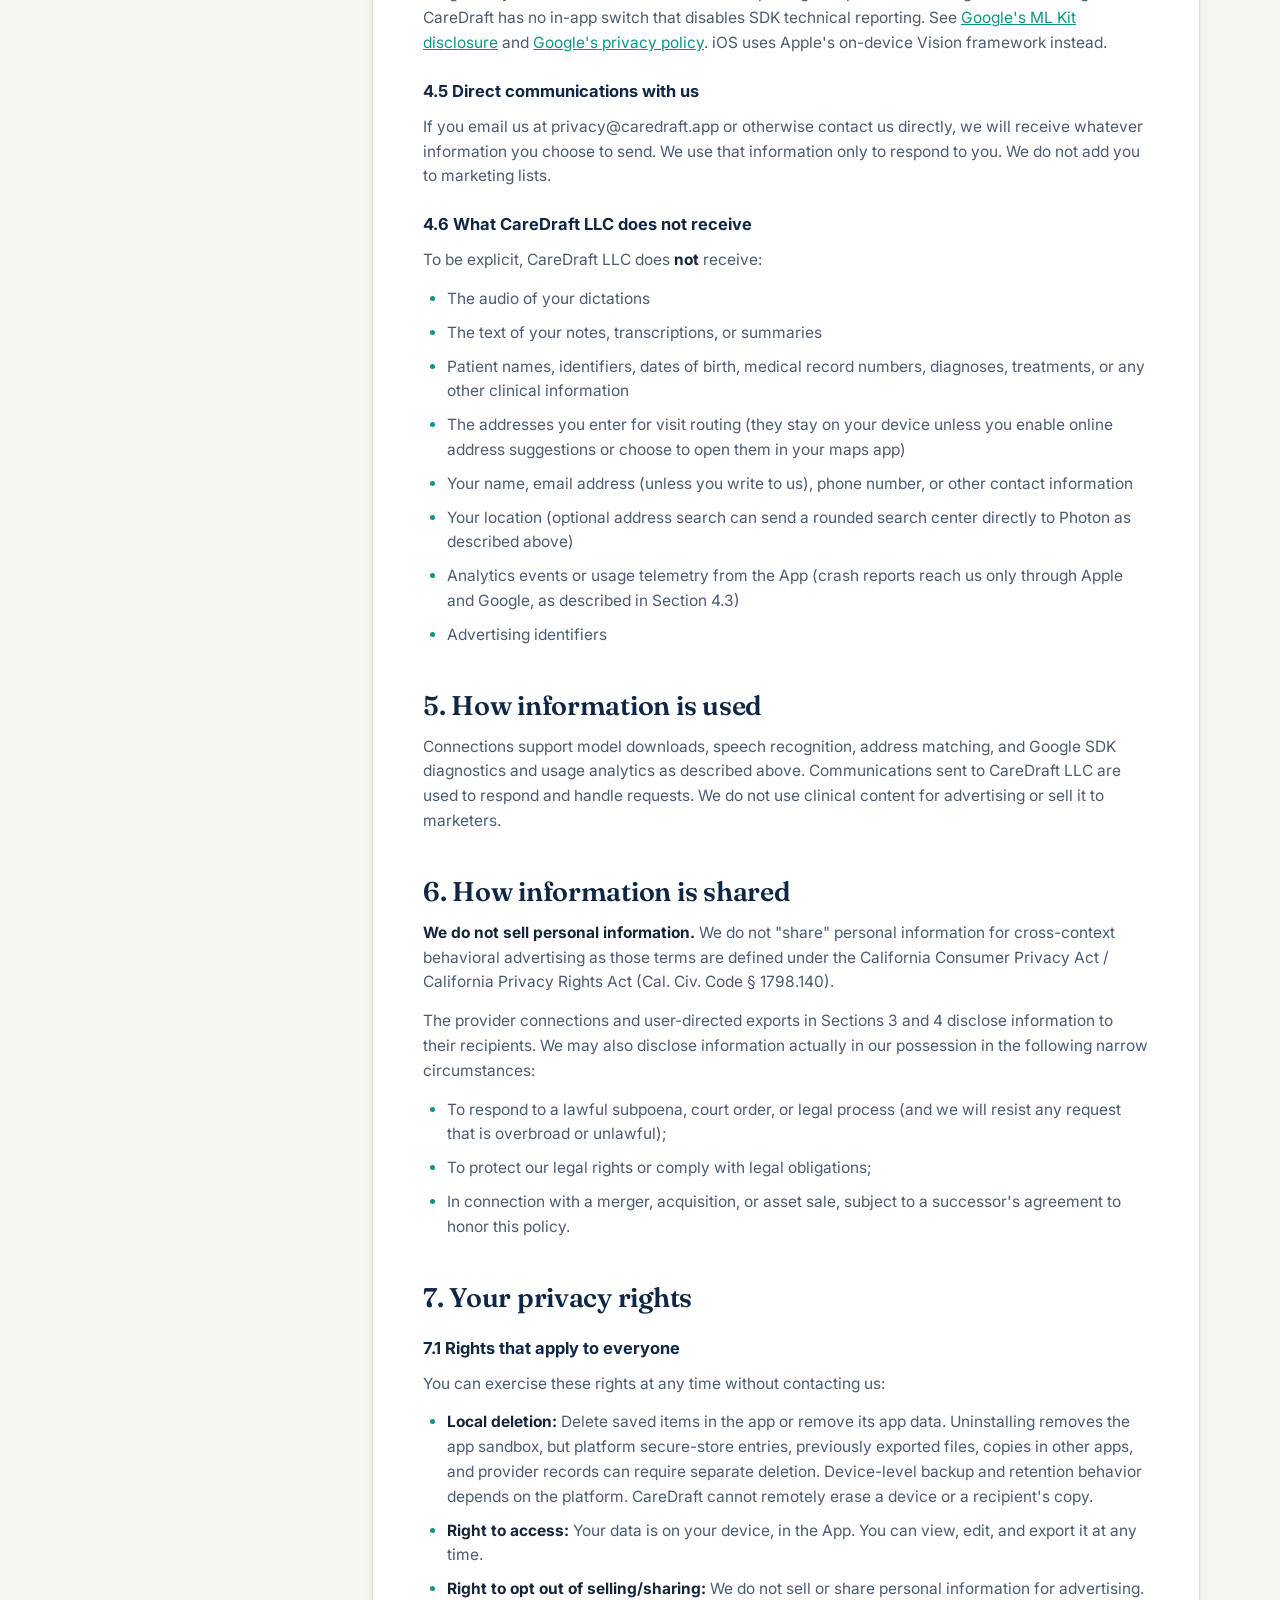
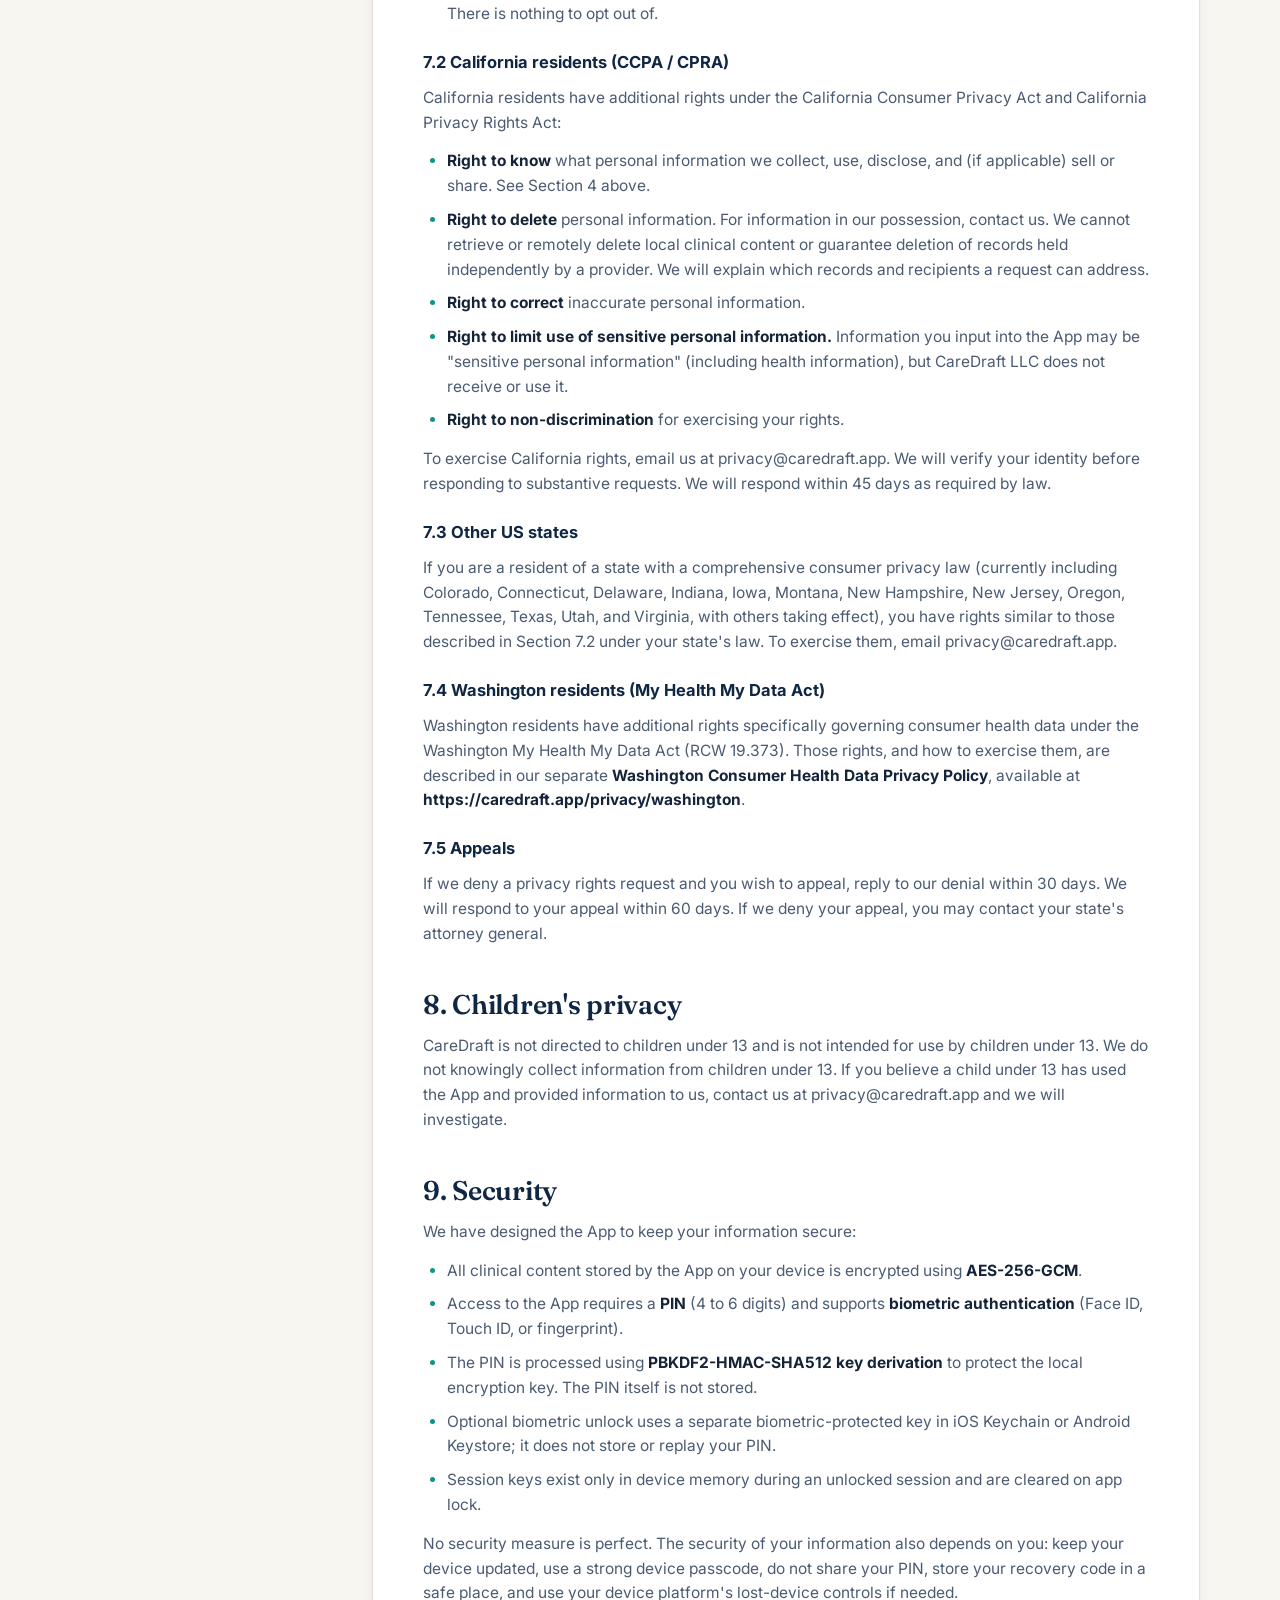
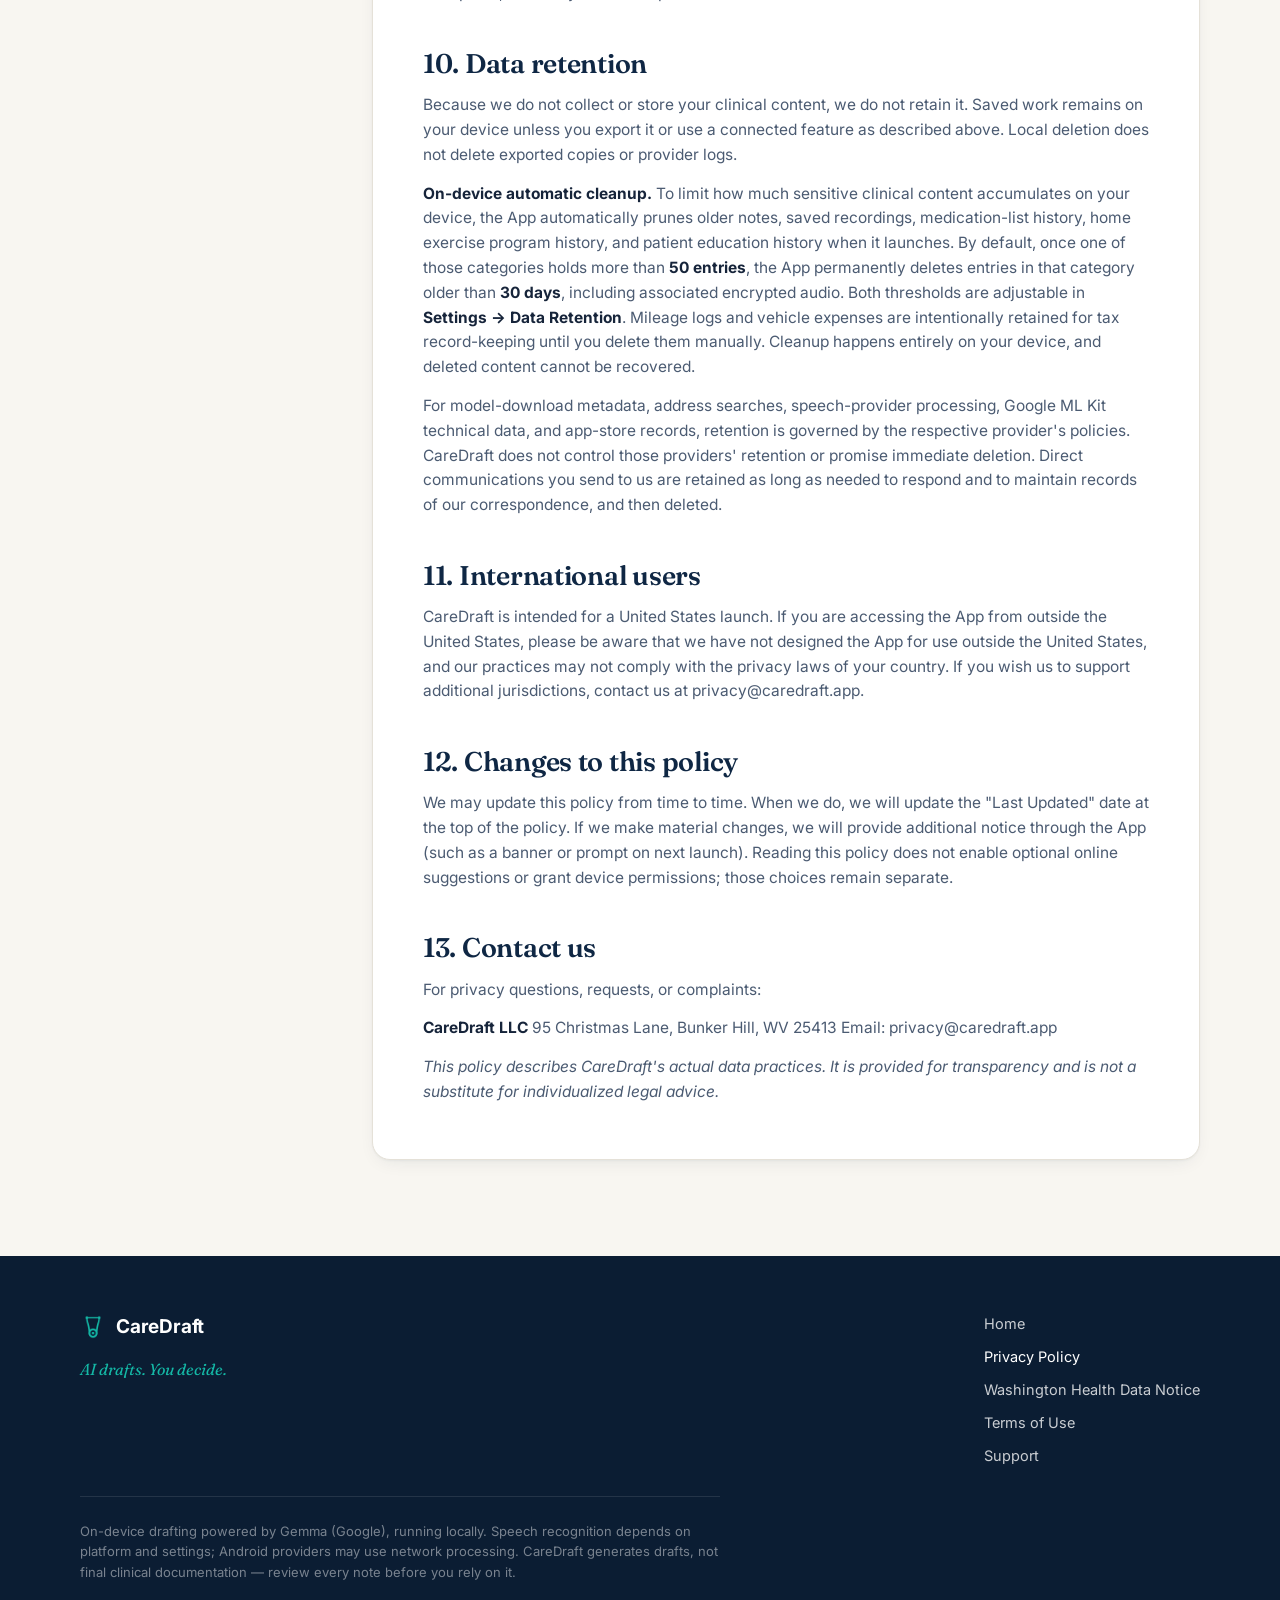
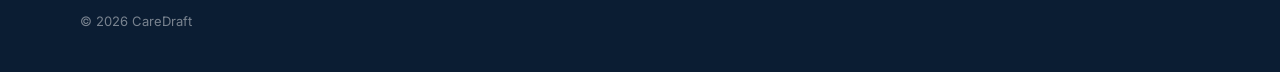
==== commit 35f5235a: "Describe the free AI trial and one-time unlock CareDraft is now free to download with a 7-day AI dra" ====
--- a/privacy/index.html
+++ b/privacy/index.html
@@ -143,6 +143,7 @@
           <p>On iPhone and iPad, CareDraft requires Apple's speech recognition to run on the device, so dictation is not sent off the device for recognition.</p>
           <h3>4.3 App Store / Play Store activity</h3>
           <p>When you download, install, or purchase the App, Apple and Google receive information about that transaction. Their handling of that information is governed by their own privacy policies. We may receive de-identified aggregate sales reports from Apple and Google, which contain no personal information. If you have chosen in your device settings to share diagnostics with app developers, Apple and Google may also give us crash reports and app performance statistics, which describe the device, operating system version, and where the App failed.</p>
+          <p>If you start the free AI drafting trial or buy the AI drafting unlock, Apple or Google processes that transaction and tells the App on your device which purchases you own. The App keeps your trial start date and purchase status on your device so AI drafting works offline. CareDraft LLC does not receive your payment details.</p>
           <h3>4.3a Optional Visit Router address suggestions</h3>
           <p>Online suggestions are <strong>off when you open Visit Router</strong>. Before any online search, a visible notice explains what is sent and the <strong>Enable online suggestions</strong> button asks for your choice. Typing manually without enabling suggestions does not contact Photon.</p>
           <p>After you enable suggestions, address and city/ZIP queries go over HTTPS to <strong>Photon, operated by Komoot</strong>, to find nearby matches. Requests include the selected search center and ordinary network metadata such as your IP address. Coordinates are rounded to two decimal places, but this can still describe a small, potentially precise area. Do not assume rounding makes location anonymous.</p>
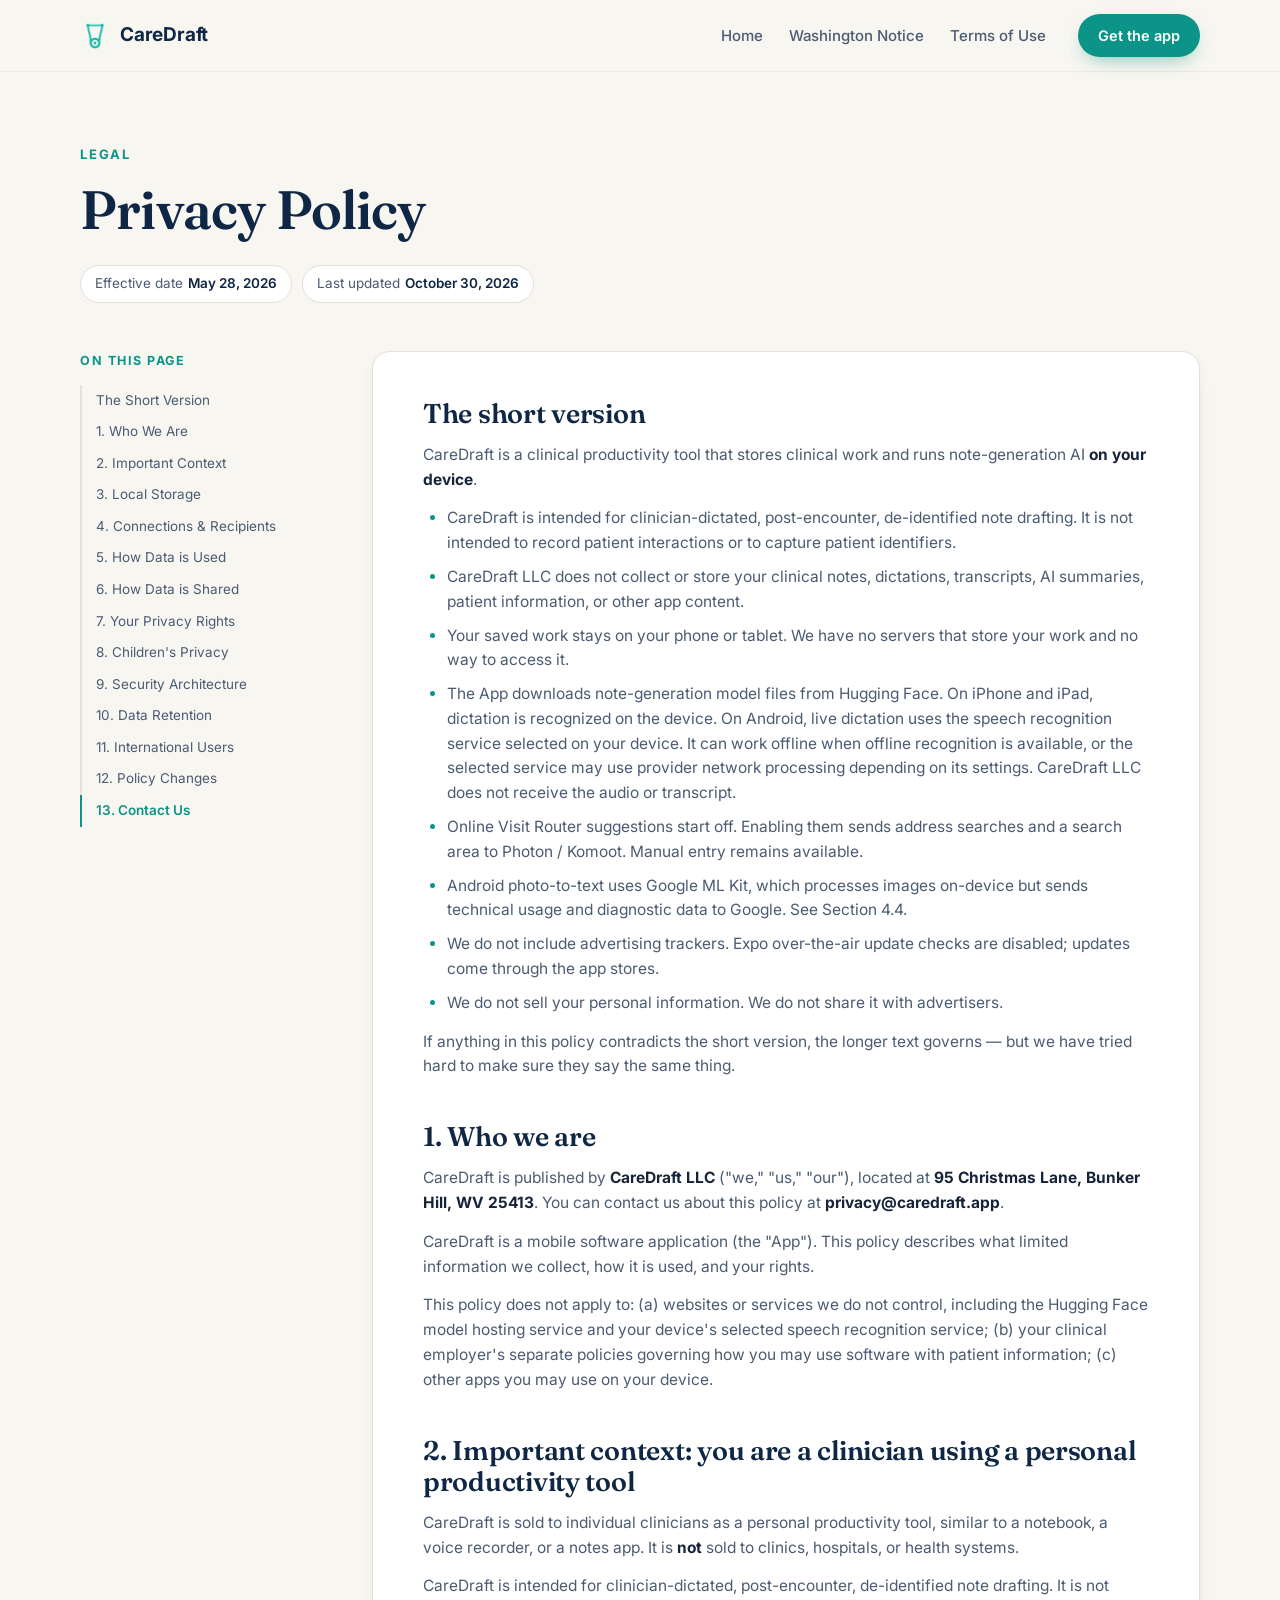
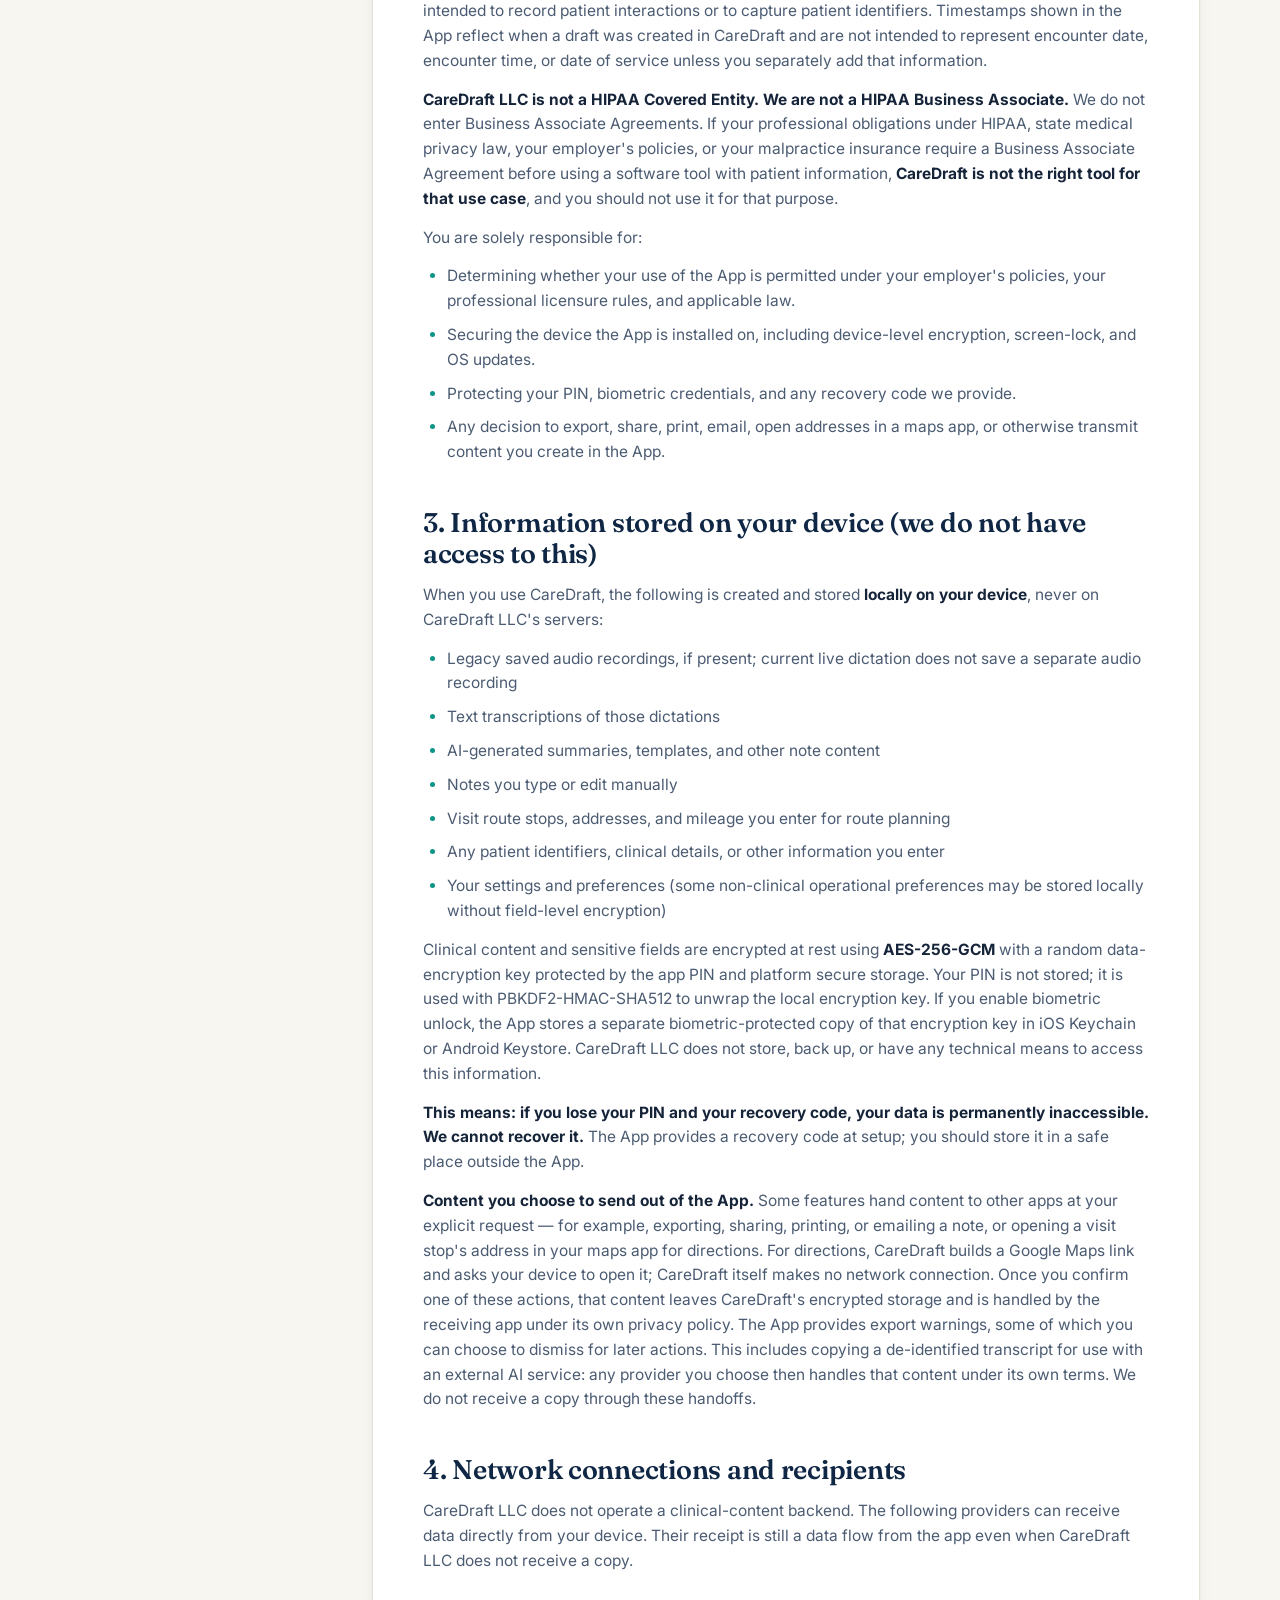
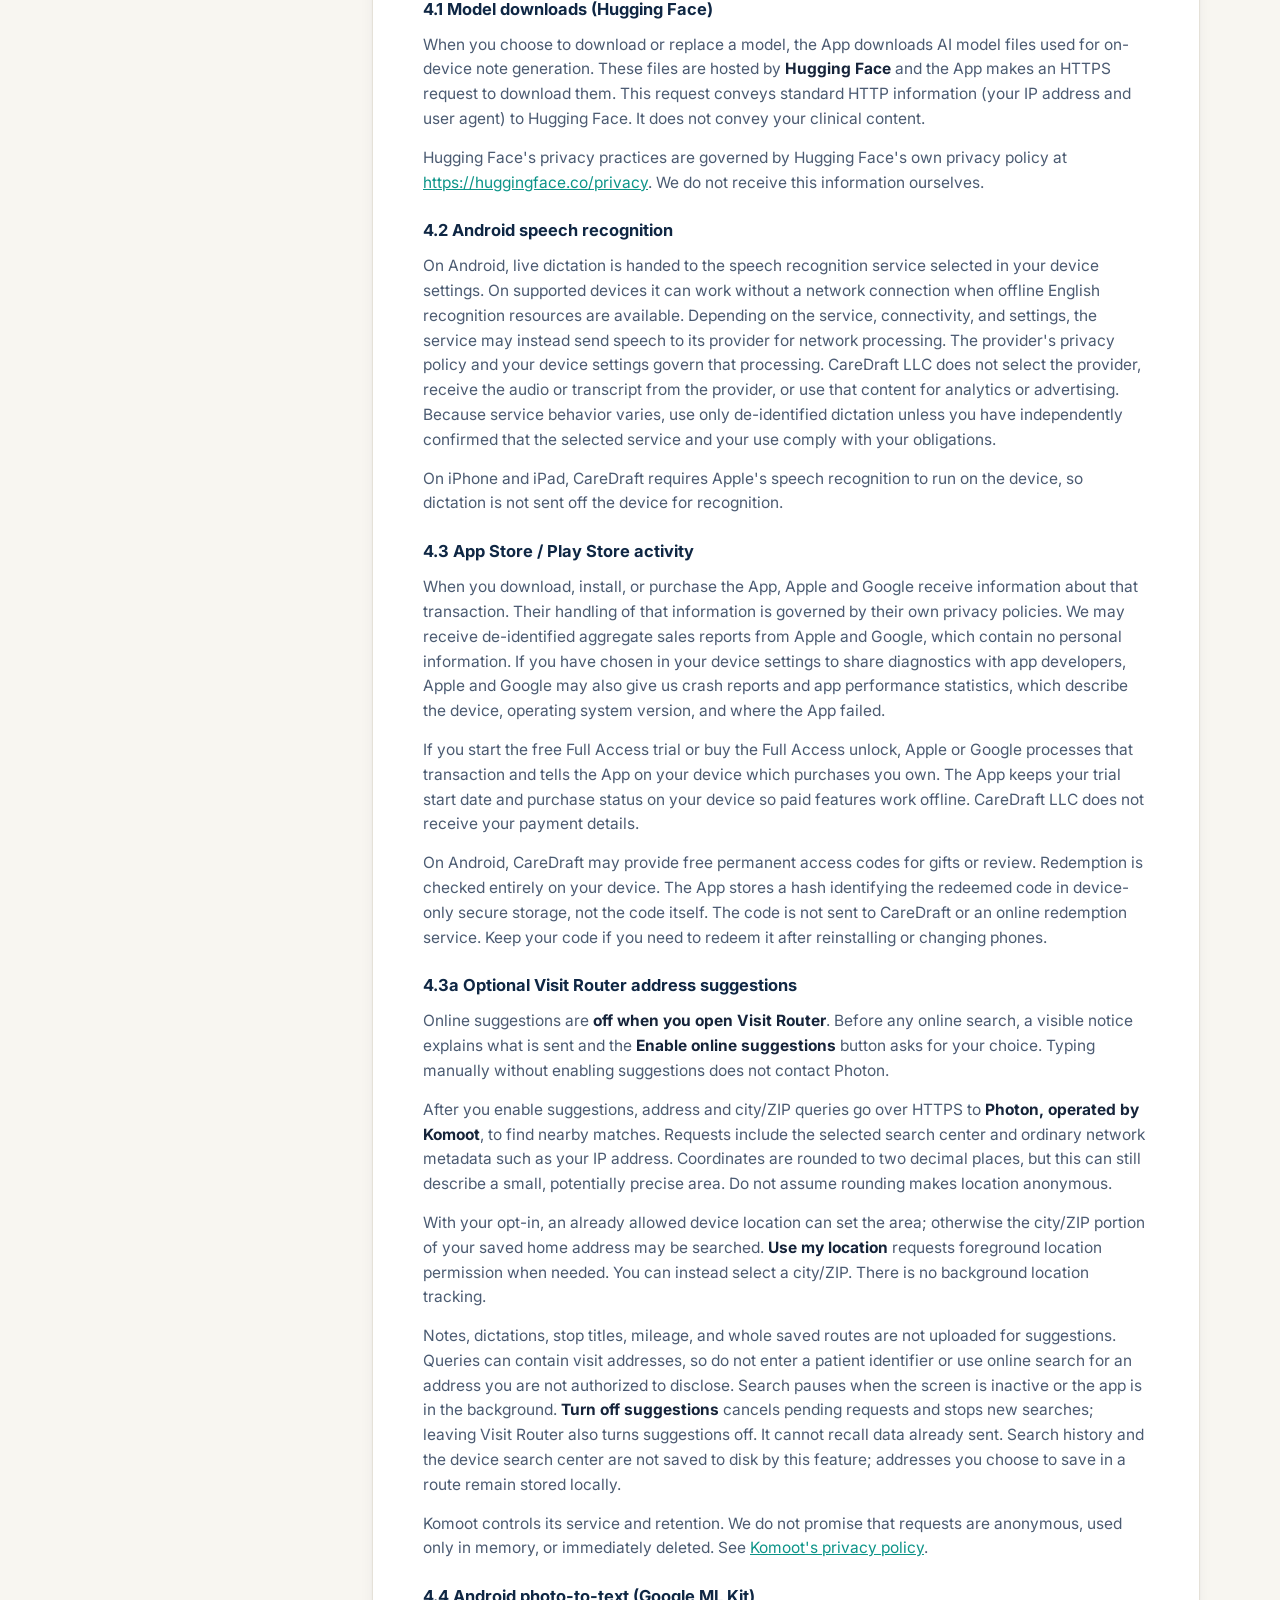
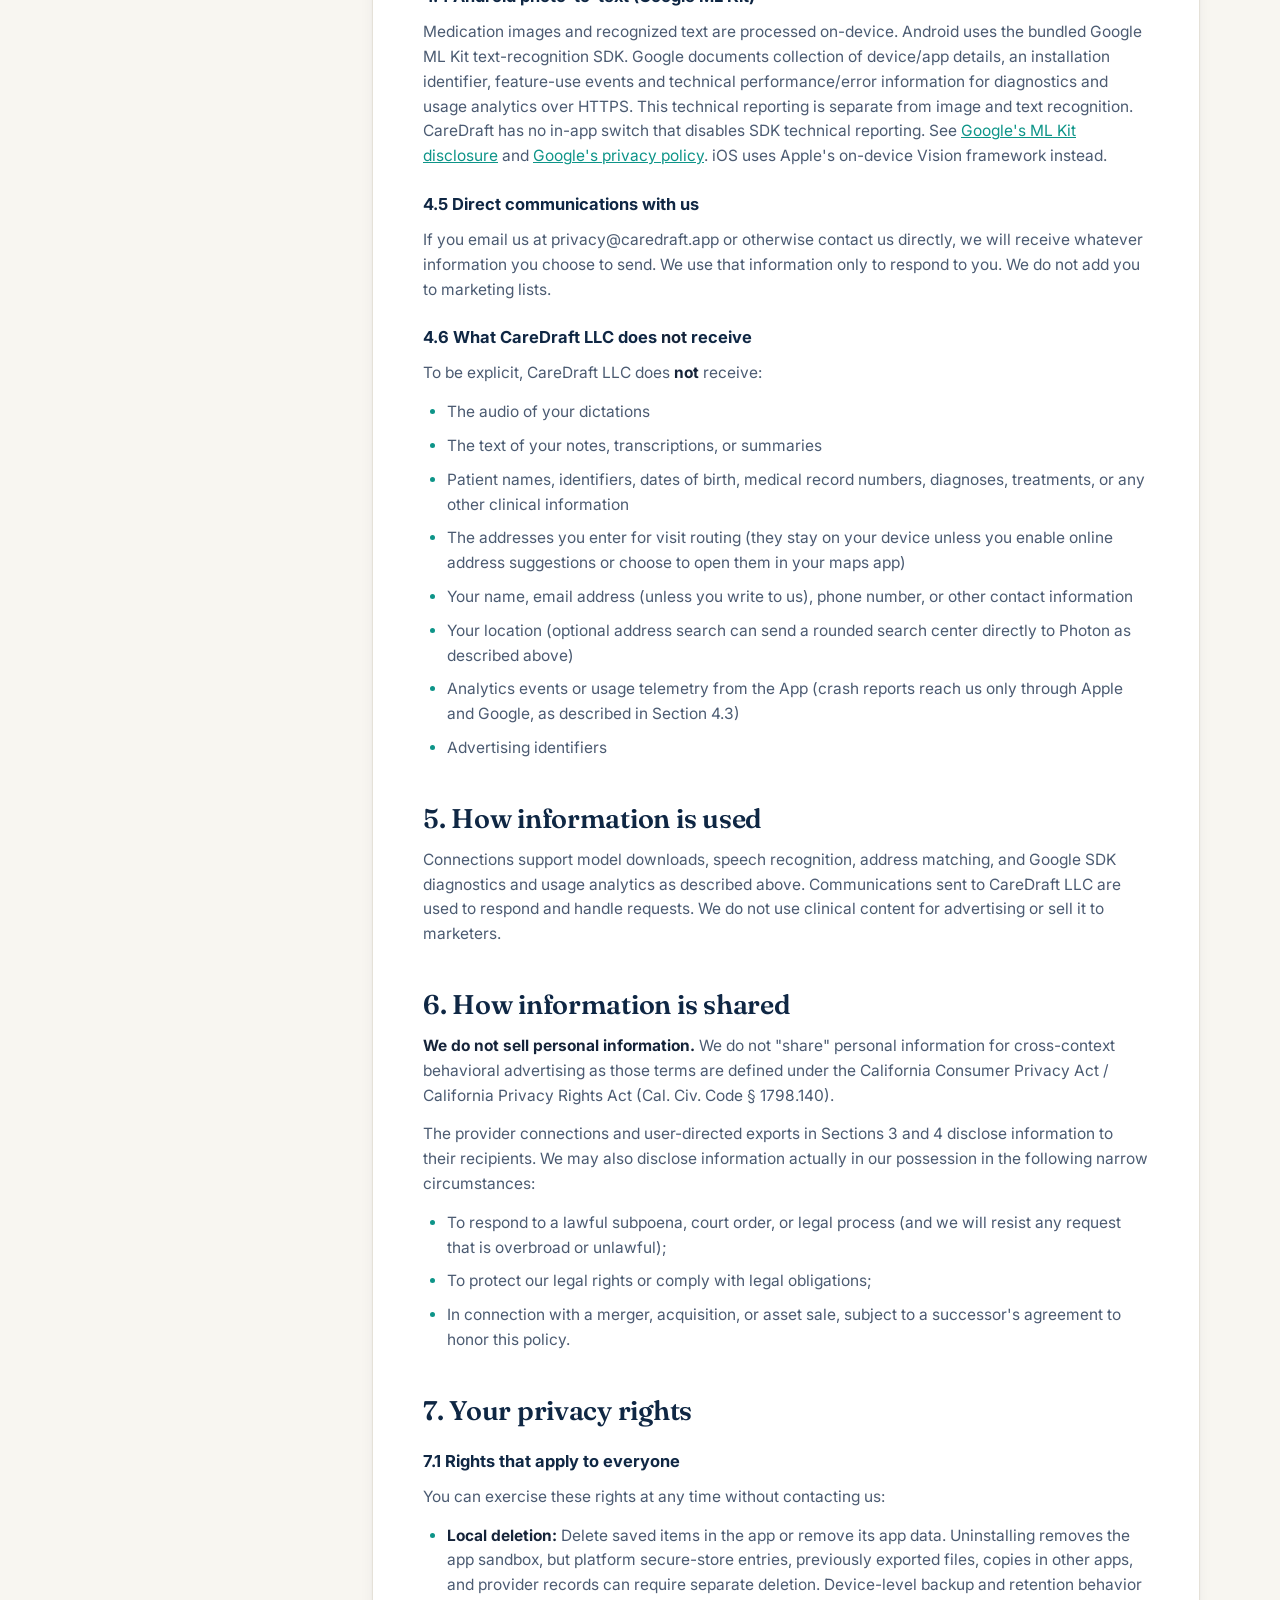
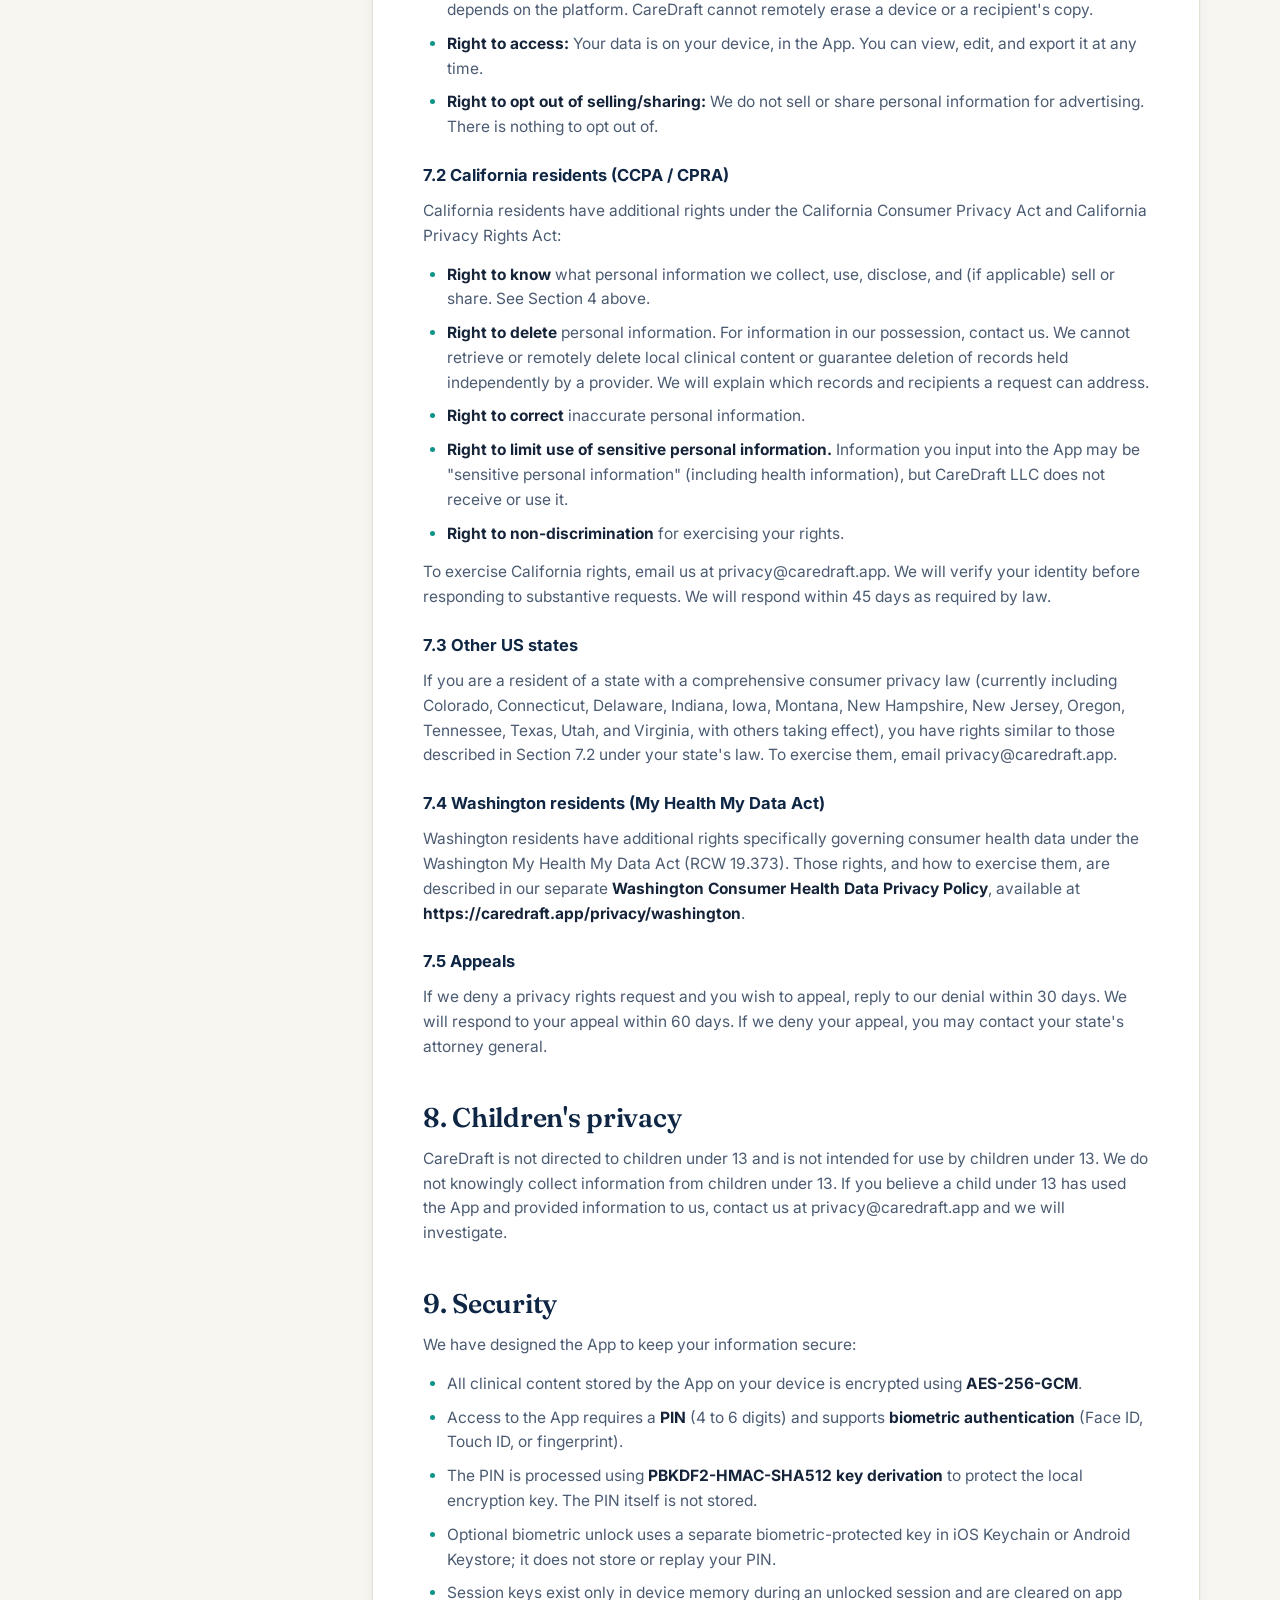
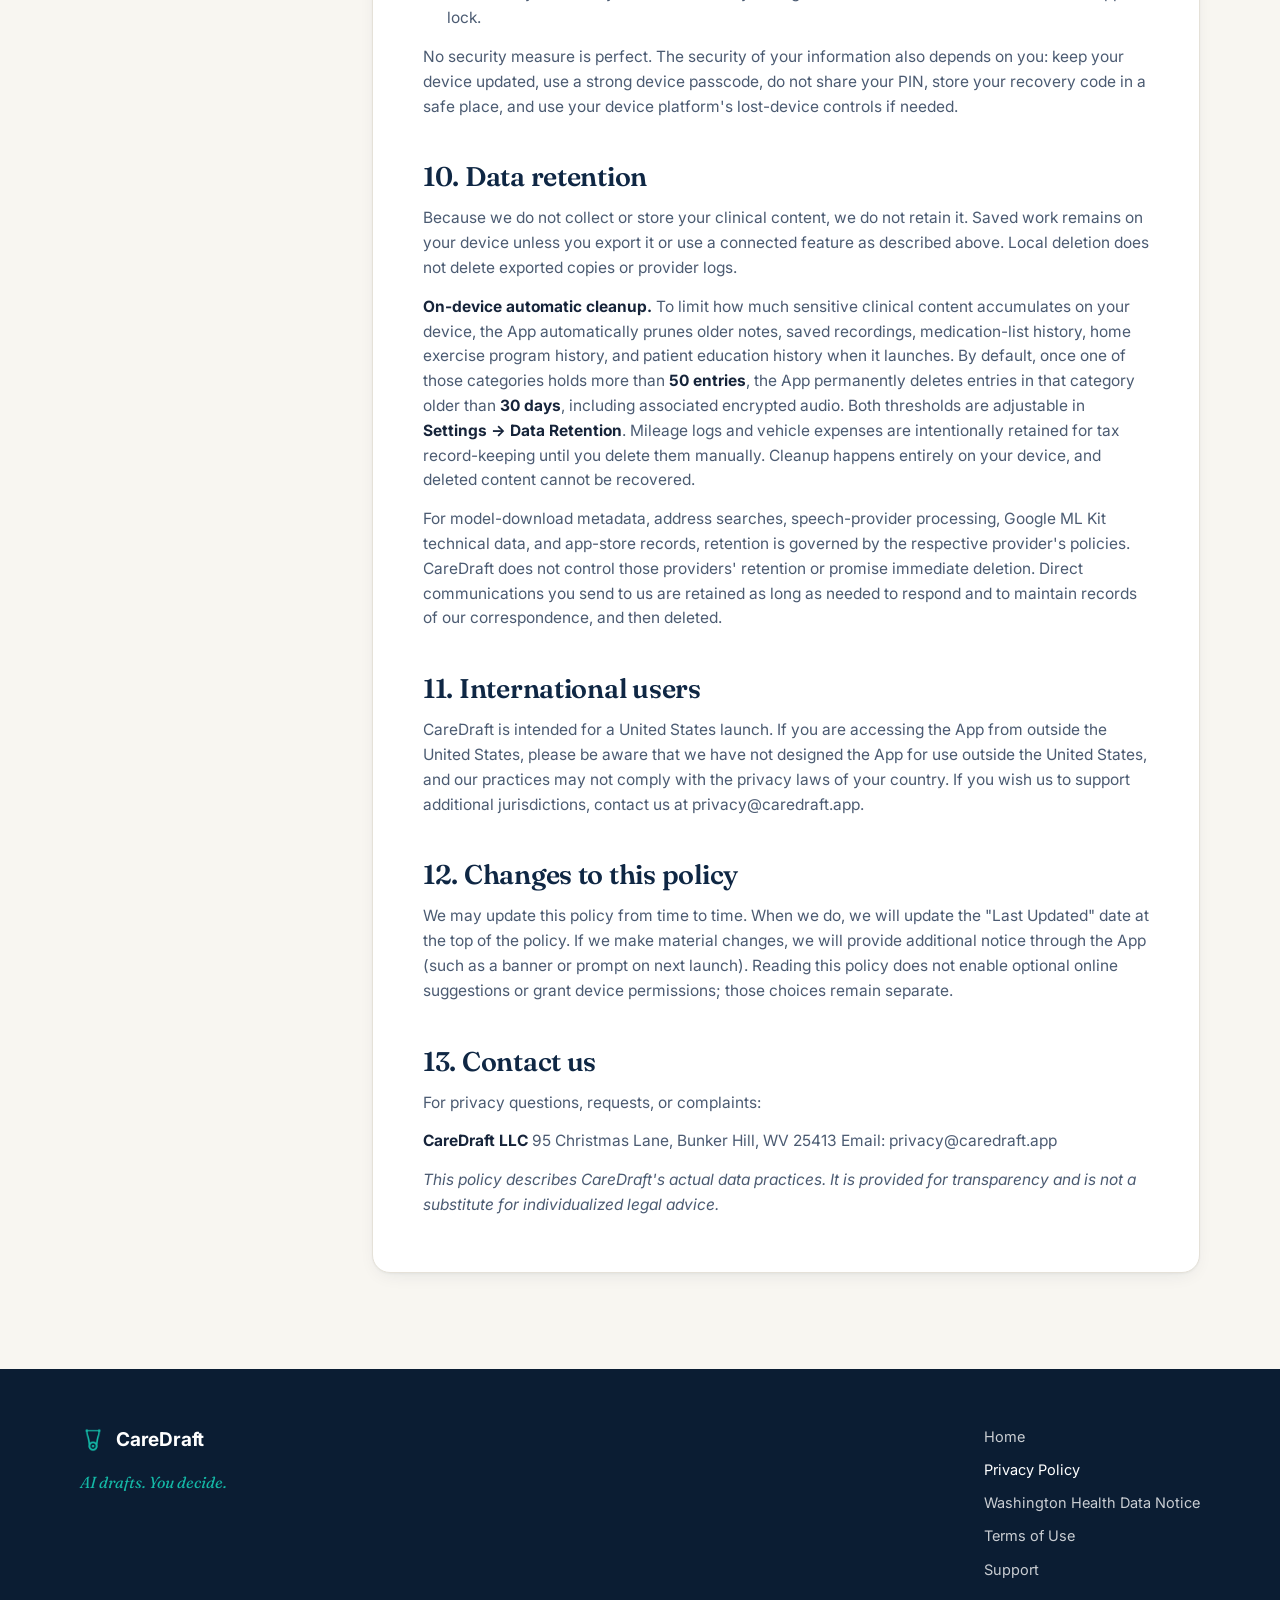
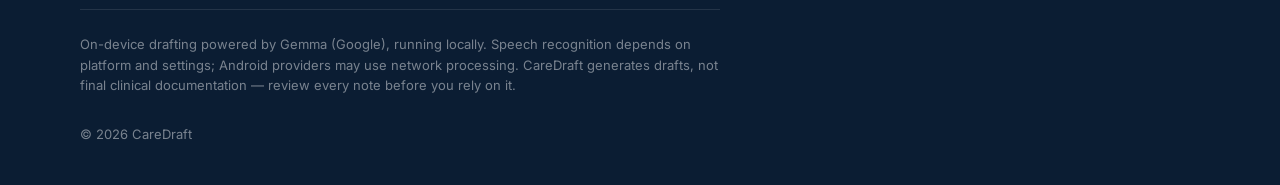
==== commit 35e52945: "Update Full Access pricing, trial and release policies" ====
--- a/privacy/index.html
+++ b/privacy/index.html
@@ -53,7 +53,7 @@
         <h1>Privacy Policy</h1>
         <div class="legal-meta">
           <span>Effective date <strong>May 28, 2026</strong></span>
-          <span>Last updated <strong>October 10, 2026</strong></span>
+          <span>Last updated <strong>October 30, 2026</strong></span>
         </div>
       </div>
     </section>
@@ -143,7 +143,8 @@
           <p>On iPhone and iPad, CareDraft requires Apple's speech recognition to run on the device, so dictation is not sent off the device for recognition.</p>
           <h3>4.3 App Store / Play Store activity</h3>
           <p>When you download, install, or purchase the App, Apple and Google receive information about that transaction. Their handling of that information is governed by their own privacy policies. We may receive de-identified aggregate sales reports from Apple and Google, which contain no personal information. If you have chosen in your device settings to share diagnostics with app developers, Apple and Google may also give us crash reports and app performance statistics, which describe the device, operating system version, and where the App failed.</p>
-          <p>If you start the free AI drafting trial or buy the AI drafting unlock, Apple or Google processes that transaction and tells the App on your device which purchases you own. The App keeps your trial start date and purchase status on your device so AI drafting works offline. CareDraft LLC does not receive your payment details.</p>
+          <p>If you start the free Full Access trial or buy the Full Access unlock, Apple or Google processes that transaction and tells the App on your device which purchases you own. The App keeps your trial start date and purchase status on your device so paid features work offline. CareDraft LLC does not receive your payment details.</p>
+          <p>On Android, CareDraft may provide free permanent access codes for gifts or review. Redemption is checked entirely on your device. The App stores a hash identifying the redeemed code in device-only secure storage, not the code itself. The code is not sent to CareDraft or an online redemption service. Keep your code if you need to redeem it after reinstalling or changing phones.</p>
           <h3>4.3a Optional Visit Router address suggestions</h3>
           <p>Online suggestions are <strong>off when you open Visit Router</strong>. Before any online search, a visible notice explains what is sent and the <strong>Enable online suggestions</strong> button asks for your choice. Typing manually without enabling suggestions does not contact Photon.</p>
           <p>After you enable suggestions, address and city/ZIP queries go over HTTPS to <strong>Photon, operated by Komoot</strong>, to find nearby matches. Requests include the selected search center and ordinary network metadata such as your IP address. Coordinates are rounded to two decimal places, but this can still describe a small, potentially precise area. Do not assume rounding makes location anonymous.</p>
